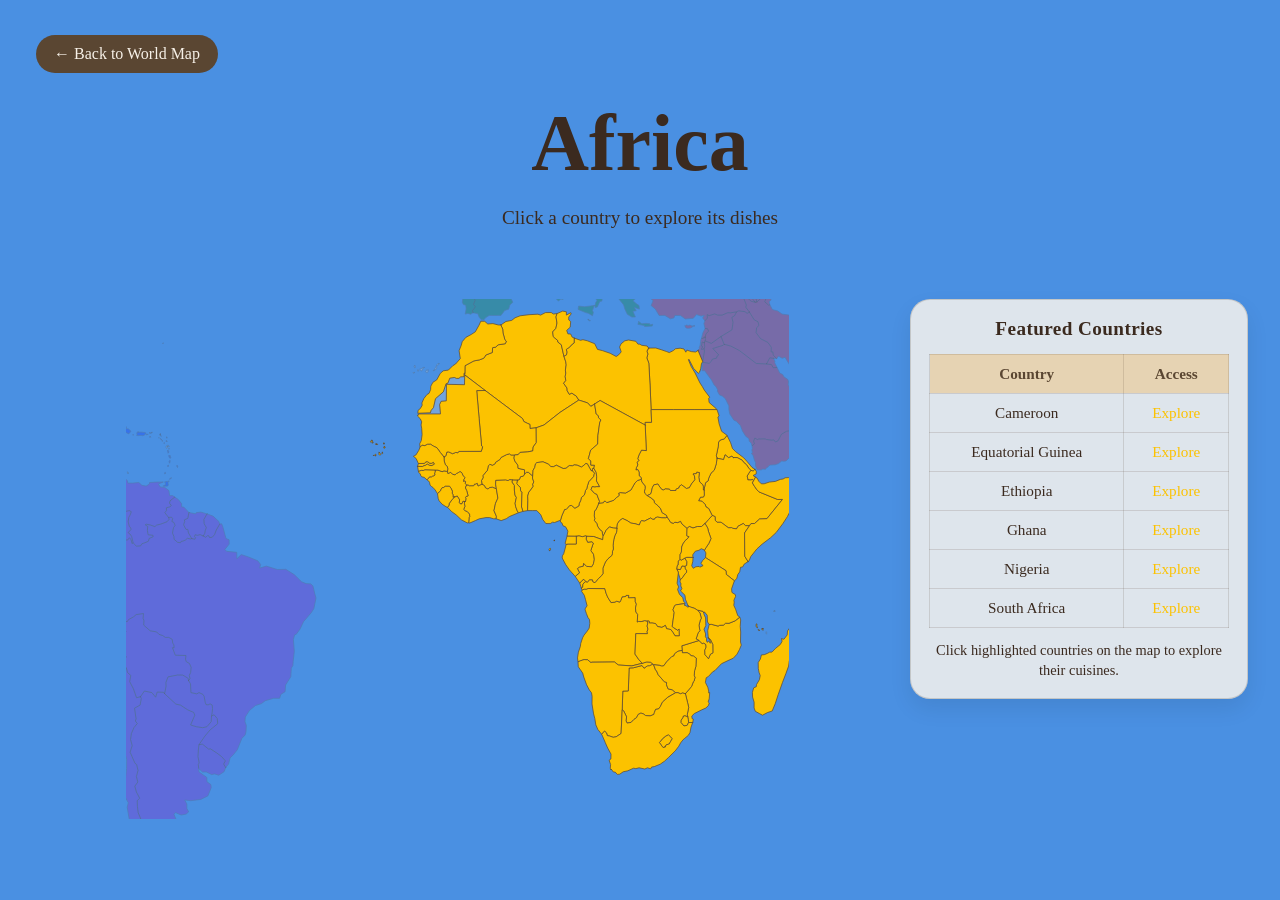
==== africa.html @ 23b47c6c "Adding index html and css file to index branch" ====
<!DOCTYPE html>
<html lang="en">
<head>
  <meta charset="UTF-8">
  <meta name="viewport" content="width=device-width, initial-scale=1.0">
  <title>Africa</title>
  <link rel="stylesheet" href="styles.css">

  <style>
  .legend-table th {
	background-color: #e6d3b3;
	color: #5a4632;
	padding: 10px;
  }
  
  .legend-table .explore-link {
	color: #fcc200;
	text-decoration: none;
  }

  .legend-table .explore-link:visited {
	color: #fcc200;
  }

  .legend-table .explore-link:hover {
	color: #ca9b11;
	text-decoration: underline;
  }
  </style>

</head>
<body>

  <div class="hero africa-hero">
    <a href="index.html" class="back-button">← Back to World Map</a>
    <h1 style="font-family: Cinzel, serif; font-size: 80px">Africa</h1>
    <p>Click a country to explore its dishes</p>
  </div>

<div class="continent-content">  
 <div class="map-panel">
  <div class="africa-map-frame">
    <div class="africa-map-inner">

<?xml version="1.0"?>
<!--
*************Map created by Simplemaps.com********************		
*************Attribution is highly appreciated!***************
*************http://simplemaps.com****************************

The MIT License (MIT)

Copyright (c) 2020 Pareto Softare, LLC DBA Simplemaps.com

Permission is hereby granted, free of charge, to any person obtaining a copy
of this software and associated documentation files (the "Software"), to deal
in the Software without restriction, including without limitation the rights
to use, copy, modify, merge, publish, distribute, sublicense, and/or sell
copies of the Software, and to permit persons to whom the Software is
furnished to do so, subject to the following conditions:

The above copyright notice and this permission notice shall be included in
all copies or substantial portions of the Software.

THE SOFTWARE IS PROVIDED "AS IS", WITHOUT WARRANTY OF ANY KIND, EXPRESS OR
IMPLIED, INCLUDING BUT NOT LIMITED TO THE WARRANTIES OF MERCHANTABILITY,
FITNESS FOR A PARTICULAR PURPOSE AND NONINFRINGEMENT. IN NO EVENT SHALL THE
AUTHORS OR COPYRIGHT HOLDERS BE LIABLE FOR ANY CLAIM, DAMAGES OR OTHER
LIABILITY, WHETHER IN AN ACTION OF CONTRACT, TORT OR OTHERWISE, ARISING FROM,
OUT OF OR IN CONNECTION WITH THE SOFTWARE OR THE USE OR OTHER DEALINGS IN
THE SOFTWARE.

-->
<svg baseprofile="tiny" fill="#ececec" height="857" stroke="black" stroke-linecap="round" stroke-linejoin="round" stroke-width=".2" version="1.2" viewbox="0 0 2000 857" width="2000" xmlns="http://www.w3.org/2000/svg">
 <path d="M1383 261.6l1.5 1.8-2.9 0.8-2.4 1.1-5.9 0.8-5.3 1.3-2.4 2.8 1.9 2.7 1.4 3.2-2 2.7 0.8 2.5-0.9 2.3-5.2-0.2 3.1 4.2-3.1 1.7-1.4 3.8 1.1 3.9-1.8 1.8-2.1-0.6-4 0.9-0.2 1.7-4.1 0-2.3 3.7 0.8 5.4-6.6 2.7-3.9-0.6-0.9 1.4-3.4-0.8-5.3 1-9.6-3.3 3.9-5.8-1.1-4.1-4.3-1.1-1.2-4.1-2.7-5.1 1.6-3.5-2.5-1 0.5-4.7 0.6-8 5.9 2.5 3.9-0.9 0.4-2.9 4-0.9 2.6-2-0.2-5.1 4.2-1.3 0.3-2.2 2.9 1.7 1.6 0.2 3 0 4.3 1.4 1.8 0.7 3.4-2 2.1 1.2 0.9-2.9 3.2 0.1 0.6-0.9-0.2-2.6 1.7-2.2 3.3 1.4-0.1 2 1.7 0.3 0.9 5.4 2.7 2.1 1.5-1.4 2.2-0.6 2.5-2.9 3.8 0.5 5.4 0z" id="AF" name="Afghanistan">
 </path>
 <path class="Angola" d="M 1121.2 572 1121.8 574 1121.1 577.1 1122 580.1 1121.1 582.5 1121.5 584.7 1109.8 584.6 1109 605.1 1112.6 610.3 1116.2 614.3 1105.8 616.9 1092.3 616 1088.5 613 1065.8 613.2 1065 613.7 1061.7 610.8 1058.1 610.6 1054.7 611.7 1052 612.9 1051.5 608.9 1052.4 603.2 1054.4 597.3 1054.7 594.6 1056.6 588.8 1058 586.2 1061.3 582 1063.2 579.1 1063.8 574.4 1063.5 570.7 1061.9 568.4 1060.4 564.5 1059.1 560.7 1059.4 559.3 1061.1 556.8 1059.5 550.6 1058.3 546.3 1055.5 542.2 1056.1 541 1058.4 540.1 1060.1 540.2 1062.1 539.5 1078.8 539.6 1080.1 544.3 1081.7 548.2 1083 550.3 1085.1 553.6 1088.9 553.1 1090.7 552.2 1093.8 553.1 1094.7 551.5 1096.2 547.8 1099.7 547.5 1100 546.4 1102.9 546.4 1102.4 548.7 1109.2 548.6 1109.3 552.7 1110.4 555.1 1109.5 559 1109.9 563 1111.7 565.4 1111.3 573 1112.7 572.4 1115.1 572.6 1118.6 571.6 1121.2 572 Z">
 </path>
 <path class="Angola" d="M 1055.3 539 1053.8 534.2 1056.1 531.4 1057.8 530.3 1059.9 532.5 1057.9 533.9 1056.9 535.5 1056.7 538.3 1055.3 539 Z">
 </path>
 <path d="M1088 228l0.4 1.2 1.4-0.6 1.2 1.7 1.3 0.7 0.6 2.3-0.5 2.2 1 2.7 2.3 1.5 0.1 1.7-1.7 0.9-0.1 2.1-2.2 3.1-0.9-0.4-0.2-1.4-3.1-2.2-0.7-3 0.1-4.4 0.5-1.9-0.9-1-0.5-2.1 1.9-3.1z" id="AL" name="Albania">
 </path>
 <path d="M1296.2 336.7l1.3 5.1-2.8 0 0 4.2 1.1 0.9-2.4 1.3 0.2 2.6-1.3 2.6 0 2.6-1 1.4-16.9-3.2-2.7-6.6-0.3-1.4 0.9-0.4 0.4 1.8 4.2-1 4.6 0.2 3.4 0.2 3.3-4.4 3.7-4.1 3-4 1.3 2.2z" id="AE" name="United Arab Emirates">
 </path>
 <path class="Argentina" d="M 669.1 851.7 666.1 851.5 661.1 851.5 655.1 837.9 658.2 840.7 662.5 845.3 670.3 849 677.6 850.5 676.8 853.5 672.4 853.8 669.1 851.7 Z">
 </path>
 <path class="Argentina" d="M 638.6 644.7 649.9 655.1 654.5 656.1 661.8 660.9 667.7 663.4 668.8 666.2 664.6 676 670.4 677.7 676.7 678.7 680.9 677.7 685.2 672.7 685.5 667.1 688.1 665.8 691.3 669.6 691.7 674.7 687.5 678.2 684.2 680.8 678.9 687.1 672.9 695.8 672.4 701 672 707.6 673.2 714 672.3 715.4 672.7 719.5 673 722.9 680.8 728.4 681 732.8 684.9 735.6 685.2 738.7 681.9 746.9 674.9 750.4 664.7 751.7 658.7 751 660.8 754.9 660.9 759.6 662.7 762.8 660.2 765.1 655.1 766 649.5 763.6 648 765.3 650.5 771.6 654.5 773.5 656.8 771.5 659.3 774.8 655.1 776.8 652.2 780.8 653.4 787.1 653.3 790.5 648.5 790.5 645.5 793.7 645.6 798.5 652.1 803.1 657.3 804.3 657.5 810 652.9 813.5 652.3 820.8 648.8 823.2 647.9 826.1 652.1 832.6 656.7 836.1 654.6 835.8 649.7 834.8 637.6 834 634.1 830.4 632.2 825.8 629.1 826.2 626.5 823.9 623.4 817.4 626.1 814.6 626.2 810.7 624.4 807.5 625.1 802.1 624 793.8 622.2 790.1 624 788.9 622.6 786.5 619.8 785.3 620.6 782.6 617.5 780.2 613.8 772.9 615.5 771.6 612.2 763.8 611.4 757.3 611.2 751.6 613.7 749.3 610.4 743 608.8 737.2 611.8 733 610.4 727.6 612 721.4 610.6 715.5 609 714.3 604.1 703.2 606.2 696.6 604.5 690.4 605.4 684.5 608 678.5 611.3 674.5 609.3 672 610.1 669.9 608.5 659.2 614.1 656.1 615.3 649.4 614.4 647.8 618.4 642 625.9 643.6 629.6 648.2 631.2 643 637.6 643.3 638.6 644.7 Z">
 </path>
 <path d="M1230.8 253l-1.8 0.2-2.8-3.7-0.2-1-2.3 0-1.9-1.7-1 0.1-2.4-1.8-4.2-1.6-0.1-3.1-1.3-2.2 7-1 1.4 1.6 2.2 1.1-0.7 1.6 3.2 2.2-1.1 2.1 2.6 1.7 2.5 1 0.9 4.5z" id="AM" name="Armenia">
 </path>
 <path class="Australia" d="M 1743 763.6 1746.7 765.8 1750 764.9 1754.9 763.7 1757.7 764.1 1753.2 771.7 1749.9 773.8 1745.9 779 1745.3 777.2 1738.7 781.6 1737.9 781.3 1734.9 781.1 1735.4 775.7 1737.4 771.5 1738 765.9 1740 763 1743 763.6 Z">
 </path>
 <path class="Australia" d="M 1793.5 590.2 1794.7 595.2 1798.7 592.8 1800.1 595.5 1802.4 598 1801.3 600.9 1801.5 606.4 1801.7 609.6 1803 610.4 1803.4 615.9 1802.2 619.2 1803 623.5 1808.4 626.9 1811.6 629.9 1814.8 632.7 1813.7 634.3 1816 638.3 1816.5 645.3 1819.1 643.9 1820.6 646.6 1822.2 645.7 1821.5 652.5 1824.4 656.4 1826.3 658.8 1829.1 664 1829.1 669.2 1828.1 672.9 1826.3 676.8 1827 682.3 1824.5 688 1822.4 691 1818.6 696.7 1817.1 700.4 1814 705 1809 710.8 1803.5 714 1799.1 718.9 1795.8 722.1 1791.4 727.6 1787.7 730.8 1783.8 735.6 1780.7 740 1779.9 742.1 1775.6 744.3 1769.5 744.5 1763.2 747.2 1759.4 749.6 1754.6 752.4 1751.9 749.5 1749.3 748.4 1751.9 745.1 1748.4 746.3 1741.2 750.9 1737.6 749.2 1735.2 748.2 1732.4 747.7 1728.3 745.9 1727 741.9 1728.5 737.1 1728.9 733.8 1727.5 731.2 1722.8 730.5 1726 727.3 1726.9 722.6 1722.2 727 1716.9 728.2 1721.4 724.7 1723.9 721 1727.4 717.8 1729 713.1 1722.2 718.5 1717.9 720.7 1713.6 725.8 1710.6 723.2 1712.3 719.8 1710.9 715.1 1709.1 712.7 1710.7 711.2 1705.4 707.3 1701.6 707.2 1697.6 704 1687.7 704.6 1679.8 706.9 1672.9 709.1 1667.9 708.7 1660.9 712 1655.6 713.4 1653.3 716.8 1650.3 719.4 1645.6 719.6 1642 720.1 1637.8 719 1633.6 719.7 1629.8 720 1625.3 723.4 1623.8 723.1 1620.4 724.9 1617 726.9 1613.2 726.7 1609.7 726.7 1605.6 722.6 1603.2 721.4 1604.7 717.7 1607.6 716.8 1609.1 715.4 1609.7 713.1 1612 708.6 1612.7 704.8 1612 698.3 1612.2 694.6 1613.6 691 1612.7 686.8 1613 684.9 1611.3 682.3 1612 677.3 1610.1 672.2 1610 669.5 1611.8 672.3 1611.3 666.3 1613.6 668.2 1614.7 670.7 1615.3 667.4 1613.7 662.3 1613.6 660.3 1612.8 658.4 1614.1 654.7 1615.6 653.1 1616.9 649.9 1617 646.1 1620.1 641.5 1619.7 646.4 1622.8 642 1627.7 639.8 1630.9 637.1 1635.6 634.7 1638.2 634.2 1639.6 635 1644.4 632.6 1647.9 631.9 1649 630.5 1650.5 629.9 1653.6 630.1 1659.8 628.2 1663.3 625.3 1665.3 621.9 1669.2 618.7 1669.9 616.1 1670.6 612.6 1675.5 607.1 1676.9 612.7 1679.5 611.4 1678 608.4 1680.3 605.3 1682.5 606.7 1684 601.8 1687.5 598.6 1689.3 596.1 1692.2 595 1692.6 593.2 1694.9 593.9 1695.3 592.3 1697.9 591.4 1700.7 590.5 1704.4 593.5 1707 597.3 1710.5 597.3 1714 597.9 1713.3 594.4 1716.8 589.3 1719.5 587.6 1718.9 586 1721.8 582.3 1725.5 580 1728.2 580.8 1733.1 579.6 1733.4 576.3 1729.5 574.2 1732.6 573.3 1736.2 574.9 1738.9 577.5 1743.4 579.1 1745.1 578.5 1748.4 580.5 1751.9 578.6 1753.9 579.2 1755.4 577.9 1757.6 581.1 1755.6 584.6 1753.1 587.2 1751.2 587.4 1751.5 589.9 1749.3 593.1 1746.8 596.3 1747 598.1 1750.8 601.7 1754.8 603.7 1757.3 605.9 1760.6 609.7 1762.2 609.7 1764.8 611.4 1765.3 613.4 1770.2 615.5 1774.3 613.3 1776.1 609.9 1777.8 607 1779.1 603.5 1781.7 598.4 1781.5 595.3 1782.2 593.4 1782.1 589.8 1783.5 584.9 1784.8 583.6 1784.2 581.5 1786 578.1 1787.5 574.6 1787.9 572.7 1790.2 570.3 1791.5 573.5 1791.4 577.5 1792.7 578.3 1792.6 581 1794.2 584.2 1794.1 587.9 1793.5 590.2 Z">
 </path>
 <path d="M1070.6 190.8l-0.3 0.8 0.7 2.1-0.2 2.6-2.8 0 1.1 1.4-1.3 4-0.9 1.1-4.4 0.1-2.4 1.5-4.2-0.5-7.3-1.7-1.3-2.1-4.9 1.1-0.5 1.2-3.1-0.9-2.6-0.2-2.3-1.2 0.7-1.5-0.2-1.1 1.4-0.3 2.7 1.7 0.6-1.7 4.4 0.3 3.5-1.1 2.4 0.2 1.7 1.3 0.4-1.1-1-4.1 1.7-0.8 1.6-2.9 3.8 2.1 2.6-2.6 1.7-0.5 4 1.9 2.3-0.3 2.4 1.2z" id="AT" name="Austria">
 </path>
 <path class="Azerbaijan" d="M 1229 253.2 1225.2 252.3 1222 249.4 1220.8 246.9 1221.8 246.8 1223.7 248.5 1226 248.5 1226.2 249.5 1229 253.2 Z">
 </path>
 <path class="Azerbaijan" d="M 1235.3 236.2 1237.8 233.6 1241.3 236.9 1244.9 241.5 1247.4 241.8 1249.3 243.5 1245.1 244 1245.2 249 1244.8 251.2 1243.1 252.7 1243.9 255.8 1242.6 256.2 1238.7 252.8 1239.9 249.7 1238 247.8 1236.1 248.3 1230.8 253 1229.9 248.5 1227.4 247.5 1224.8 245.8 1225.9 243.7 1222.7 241.5 1223.4 239.9 1221.2 238.8 1219.8 237.2 1220.9 236.1 1225.1 238 1228 238.3 1228.6 237.6 1225.3 234.1 1226.5 233.3 1228 233.5 1232.3 237.3 1234.7 237.8 1235.3 236.2 Z">
 </path>
 <path d="M1154.9 530.4l-0.6 0.1 0-0.3-2-6.1-0.01-0.06-0.09-1.04-1.4-2.9 3.5 0.5 1.7-3.7 3.1 0.4 0.3 2.5 1.2 1.5 0 2.1-1.4 1.3-2.3 3.4-2 2.3z" id="BI" name="Burundi">
 </path>
 <path d="M1016.5 177.1l-0.4 4.2-1.3 0.2-0.4 3.5-4.4-2.9-2.5 0.5-3.5-2.9-2.4-2.5-2.2-0.1-0.8-2.2 3.9-1.2 3.6 0.5 4.5-1.3 3.1 2.7 2.8 1.5z" id="BE" name="Belgium">
 </path>
 <path d="M1006.7 427l-0.2 2.1 1.3 3.8-1.1 2.6 0.6 1.7-2.8 4-1.7 2-1.1 4 0.2 4.1-0.3 10.3-4.7 0.8-1.4-4.4 0.3-14.8-1.2-1.3-0.2-3.2-2-2.2-1.7-1.9 0.7-3.4 2-0.7 1.1-2.8 2.8-0.6 1.2-1.9 1.9-1.9 2 0 4.3 3.7z" id="BJ" name="Benin">
 </path>
 <path d="M988.5 406l-0.5 3.1 0.8 2.9 3.1 4.2 0.2 3.1 6.5 1.5-0.1 4.4-1.2 1.9-2.8 0.6-1.1 2.8-2 0.7-4.9-0.1-2.6-0.5-1.8 1-2.5-0.5-9.8 0.3-0.2 3.7 0.8 4.8-3.9-1.6-2.6 0.2-2 1.6-2.5-1.3-1-2.2-2.5-1.4-0.4-3.7 1.6-2.7-0.2-2.2 4.5-5.3 0.9-4.4 1.5-1.6 2.7 0.9 2.4-1.3 0.8-1.7 4.3-2.8 1.1-2 5.3-2.7 3.1-0.9 1.4 1.2 3.6 0z" id="BF" name="Burkina Faso">
 </path>
 <path d="M1500.6 360.3l0.6 4.6-2.1-1 1.1 5.2-2.1-3.3-0.8-3.3-1.5-3.1-2.8-3.7-5.2-0.3 0.9 2.7-1.2 3.5-2.6-1.3-0.6 1.2-1.7-0.7-2.2-0.6-1.6-5.3-2.6-4.8 0.3-3.9-3.7-1.7 0.9-2.3 3-2.4-4.6-3.4 1.2-4.4 4.9 2.8 2.7 0.3 1.2 4.5 5.4 0.9 5.1-0.1 3.4 1.1-1.6 5.4-2.4 0.4-1.2 3.6 3.6 3.4 0.3-4.2 1.5 0 4.4 10.2z" id="BD" name="Bangladesh">
 </path>
 <path d="M1132.6 221.6l-2.3 2.6-1.3 4.5 2.1 3.6-4.6-0.8-5 2 0.3 3.2-4.6 0.6-3.9-2.3-4 1.8-3.8-0.2-0.8-4.2-2.8-2.1 0.7-0.8-0.6-0.8 0.6-2 1.8-2-2.8-2.7-0.7-2.4 1.1-1.4 1.8 2.6 1.9-0.4 4 0.9 7.6 0.4 2.3-1.6 5.9-1.5 4 2.3 3.1 0.7z" id="BG" name="Bulgaria">
 </path>
 <path d="M1083 214.3l1.9-0.1-1.1 2.8 2.7 2.5-0.5 2.9-1.1 0.3-0.9 0.6-1.6 1.5-0.4 3.5-4.8-2.4-2.1-2.7-2.1-1.4-2.5-2.4-1.3-1.9-2.7-3 0.8-2.6 2 1.5 1-1.4 2.3-0.1 4.5 1.1 3.5-0.1 2.4 1.4z" id="BA" name="Bosnia and Herzegovina">
 </path>
 <path d="M1141.6 162.7l-3.9-0.2-0.8 0.6 1.5 2 2 4-4.1 0.3-1.3 1.4 0.3 3.1-2.1-0.6-4.3 0.3-1.5-1.5-1.7 1.1-1.9-0.9-3.9-0.1-5.7-1.5-4.9-0.5-3.8 0.2-2.4 1.6-2.3 0.3-0.5-2.8-1.9-2.8 2.8-1.3-0.4-2.4-1.7-2.3-0.6-2.7 4.7 0 4.8-2.3 0.5-3.4 3.6-2-1-2.7 2.7-1 4.6-2.3 5.3 1.5 0.9 1.5 2.4-0.7 4.8 1.4 1.1 2.9-0.7 1.6 3.8 4 2.1 1.1 0 1.1 3.4 1.1 1.7 1.6-1.6 1.3z" id="BY" name="Belarus">
 </path>
 <path d="M487.8 399.8l-1.7 0 1.3-7.2 0.7-5.1 0.1-1 0.7-0.3 0.9 0.8 2.5-3.9 1.1-0.1-0.1 1 1 0-0.3 1.8-1.3 2.7 0.4 1-0.9 2.3 0.3 0.6-1 3.3-1.3 1.7-1.1 0.2-1.3 2.2z" id="BZ" name="Belize">
 </path>
 <path d="M662.5 631.4l-0.3-2-5.4-3.3-5.2-0.1-9.6 1.9-2.1 5.6 0.2 3.5-1.5 7.7-1-1.4-6.4-0.3-1.6 5.2-3.7-4.6-7.5-1.6-4 5.8-3.9 0.9-3.1-8.9-3.7-7.2 1.1-6.2-3.2-2.7-1.2-4.6-3.2-4.4 2.9-6.9-2.9-5.4 1.1-2.2-1.2-2.4 1.9-3.2-0.3-5.4 0-4.6 1.1-2.1-5.5-10.4 4.2 0.6 2.9-0.2 1.1-1.9 4.8-2.6 2.9-2.4 7.3-1.1-0.4 4.8 0.9 2.5-0.3 4.3 6.5 5.7 6.4 1.1 2.3 2.4 3.9 1.3 2.5 1.8 3.5 0 3.4 1.9 0.5 3.7 1.2 1.9 0.3 2.7-1.7 0.1 2.8 7.5 10.7 0.3-0.5 3.7 0.8 2.5 3.2 1.8 1.7 4-0.6 5.1-1.3 2.8 0.8 3.6-1.6 1.4z" id="BO" name="Bolivia">
 </path>
 <path d="M665.8 489.6l3.1 0.6 0.6-1.4-1-1.2 0.6-1.9 2.3 0.6 2.7-0.7 3.2 1.4 2.5 1.3 1.7-1.7 1.3 0.2 0.8 1.8 2.7-0.4 2.2-2.5 1.8-4.7 3.4-5.9 2-0.3 1.3 3.6 3 11.2 3.1 1.1 0.1 4.4-4.3 5.3 1.7 1.9 10.1 1 0.2 6.5 4.3-4.2 7.1 2.3 9.5 3.9 2.8 3.7-0.9 3.6 6.6-2 11 3.4 8.5-0.2 8.4 5.3 7.4 7.2 4.4 1.8 4.8 0.3 2.1 2 2 8.2 1.1 3.9-2.1 10.6-2.7 4.2-7.7 8.9-3.4 7.3-4 5.5-1.4 0.2-1.3 4.7 0.9 12-1.1 9.9-0.3 4.2-1.6 2.6-0.5 8.6-5.2 8.3-0.5 6.7-4.3 2.7-1.1 3.9-6 0-8.5 2.4-3.7 2.9-6 1.9-6.1 5.1-4.1 6.4-0.3 4.8 1.3 3.5-0.3 6.5-0.8 3.1-3.4 3.6-4.5 11.3-4 5-3.2 3.1-1.5 6.1-2.9 3.6-2.1-3.6 1.8-3.1-3.8-4.3-4.8-3.6-6.3-4.1-1.9 0.2-6.3-5-3.4 0.7 6-8.7 5.3-6.3 3.3-2.6 4.2-3.5-0.4-5.1-3.2-3.8-2.6 1.3 0.7-3.7 0.3-3.8-0.3-3.6-2.1-1.1-2 1-2.1-0.3-0.8-2.4-1.1-5.9-1.2-1.9-3.9-1.8-2.2 1.3-5.9-1.3-0.4-8.7-2-3.5 1.6-1.4-0.8-3.6 1.3-2.8 0.6-5.1-1.7-4-3.2-1.8-0.8-2.5 0.5-3.7-10.7-0.3-2.8-7.5 1.7-0.1-0.3-2.7-1.2-1.9-0.5-3.7-3.4-1.9-3.5 0-2.5-1.8-3.9-1.3-2.3-2.4-6.4-1.1-6.5-5.7 0.3-4.3-0.9-2.5 0.4-4.8-7.3 1.1-2.9 2.4-4.8 2.6-1.1 1.9-2.9 0.2-4.2-0.6-3.2 1.1-2.6-0.7-0.1-9.7-4.4 3.7-5-0.1-2.3-3.5-3.8-0.3 1-2.8-3.3-3.9-2.6-5.8 1.5-1.1-0.2-2.8 3.4-1.8-0.7-3.5 1.4-2.2 0.3-3 6.3-4.4 4.6-1.2 0.8-1 5.1 0.3 2.2-17.6 0.1-2.8-0.9-3.6-2.6-2.4 0.1-4.7 3.2-1 1.1 0.7 0.2-2.5-3.3-0.7 0-4 11 0.2 1.9-2.3 1.6 2.1 1 3.8 1.1-0.8 3.1 3.4 4.4-0.4 1.1-2 4.2-1.5 2.4-1.1 0.7-2.7 4.1-1.8-0.3-1.4-4.8-0.5-0.7-4.1 0.3-4.3-2.5-1.6 1.1-0.6 4.1 0.8 4.5 1.6 1.7-1.5 4.1-1 6.4-2.4 2.1-2.5-0.7-1.8 3-0.2 1.2 1.4-0.8 2.9 2 0.9 1.2 3-1.6 2.3-1 5.4 1.4 3.3 0.3 3 3.5 3 2.8 0.3 0.6-1.3 1.8-0.3 2.6-1.1 1.8-1.7 3.2 0.6 1.3-0.3z" id="BR" name="Brazil">
 </path>
 <path d="M1633.1 472.8l2.2-2.4 4.6-3.6-0.1 3.2-0.1 4.1-2.7-0.2-1.1 2.2-2.8-3.3z" id="BN" name="Brunei Darussalam">
 </path>
 <path d="M1488.8 323.5l2.6 2.1 0.5 3.9-4.5 0.2-4.7-0.4-3.2 1-5.5-2.5-0.4-1.2 2.6-4.8 2.6-1.6 4.3 1.4 2.9 0.2 2.8 1.7z" id="BT" name="Bhutan">
 </path>
 <path d="M1127.6 615.7l1.9 5.1 1.1 1.2 1.6 3.7 6.1 7 2.3 0.7-0.1 2.3 1.5 4.1 4.3 1 3.4 2.9-8.1 4.7-5.2 4.8-2 4.3-1.8 2.4-3 0.5-1.2 3.1-0.6 2-3.6 1.4-4.5-0.3-2.5-1.8-2.3-0.7-2.8 1.4-1.5 3.1-2.7 1.9-2.8 2.9-4 0.7-1.1-2.3 0.6-3.9-3-6.1-1.4-1 0.6-18.7 5.5-0.2 0.8-22.9 4.2-0.2 8.7-2.3 2 2.7 3.7-2.5 1.7 0 3.2-1.5 1 0.5z" id="BW" name="Botswana">
 </path>
 <path d="M1121.3 446.5l3.9 2.5 3.1 2.6 0.1 2.1 3.9 3.3 2.4 2.8 1.4 3.8 4.3 2.6 0.9 2-1.8 0.7-3.7-0.1-4.2-0.7-2.1 0.5-0.9 1.6-1.8 0.2-2.2-1.4-6.3 3.2-2.6-0.6-0.8 0.5-1.6 3.9-4.3-1.3-4.1-0.6-3.6-2.4-4.7-2.2-3 2.1-2.2 3.2-0.5 4.5-3.6-0.3-3.9-1.1-3.3 3.4-3 6-0.6-1.9-0.3-2.9-2.6-2.1-2.1-3.3-0.5-2.3-2.7-3.4 0.5-1.9-0.6-2.7 0.4-5 1.4-1.1 2.8-6.5 4.6-0.5 1-1.7 1 0.2 1.4 1.4 7.1-2.4 2.4-2.5 2.9-2.3-0.6-2.2 1.6-0.6 5.5 0.4 5.2-3 4-7 2.8-2.6 3.6-1.1 0.7 2.7 3.3 4 0 2.7-0.8 2.6 0.4 2 1.9 1.9 0.5 0.3z" id="CF" name="Central African Republic">
 </path>
 <path class="Canada" d="M 665.9 203.6 669.3 204.5 674 204.3 670.7 206.9 668.7 207.3 663.2 204.6 662.6 202.5 665.1 200.6 665.9 203.6 Z">
 </path>
 <path class="Canada" d="M 680.3 187.6 677.9 187.7 672.1 185.8 668.6 182.8 670.5 182.3 676.4 183.9 680.6 186.5 680.3 187.6 Z">
 </path>
 <path class="Canada" d="M 372.4 191.3 369.3 192.2 363 189.4 363 187.2 360.1 185 360.4 183.2 356.1 182.1 356.7 178.7 358.2 177.3 362.3 178.6 364.7 179.6 368.8 180.2 369 182.4 369.4 185.3 372.6 187.9 372.4 191.3 Z">
 </path>
 <path class="Canada" d="M 711.5 177.8 706.5 183.2 710.4 181.1 713.3 182.5 710.9 184.6 714.7 186.3 717.5 184.8 721.8 186.7 719 191.3 722.8 190.2 722.5 193.5 723 197.4 719.4 203 717 203.2 714.1 202 716.6 196.9 715.4 196.1 708.1 201.5 705.1 201.3 709.5 198.3 705.1 196.8 699.6 197.2 690 197 689.8 195.2 693.6 192.9 691.9 191.3 697.3 187.5 705.5 177.6 709.7 174.1 714.7 172 716.8 172.2 715.3 173.9 711.5 177.8 Z">
 </path>
 <path class="Canada" d="M 351.5 156.4 353 157.2 358 156.7 350.8 163.6 351.1 168.6 349.2 168.6 348.5 165.8 349 162.9 348.2 161 349.5 158.3 351.5 156.4 Z">
 </path>
 <path class="Canada" d="M 634.9 108.9 631.3 111.9 629.6 111.4 629.5 109.7 629.9 109.3 632.7 107.6 634.4 107.7 634.9 108.9 Z">
 </path>
 <path class="Canada" d="M 625.2 105.7 618 108.9 615 108.7 615 107.2 620 104.5 626 104.6 625.2 105.7 Z">
 </path>
 <path class="Canada" d="M 622.1 88.9 621.2 91.4 623.9 90.5 625.4 92 628.9 94 632.7 95.7 631.3 98.4 634.8 98 636.7 99.9 631.7 101.7 625.8 100.3 625 97.7 618.7 100.8 610.5 103.7 611.2 100.4 604.9 100.9 610.6 98.1 614.2 93.6 619.3 88.5 622.1 88.9 Z">
 </path>
 <path class="Canada" d="M 667 80.6 662.1 80.9 662.8 78.2 666.6 75.1 670.9 74.4 673.2 75.9 671.7 78.2 670.8 79 667 80.6 Z">
 </path>
 <path class="Canada" d="M 592.5 69.9 588.4 71.8 584.2 70.2 580.3 70.7 576.9 68.3 581.9 66.6 586.8 64.3 589.8 65.8 591.4 66.8 591.8 67.8 592.5 69.9 Z">
 </path>
 <path class="Canada" d="M 645.5 212.5 643.3 208.9 646.2 200.4 644.6 198.6 640.9 199.6 639.8 198 634.3 202.7 631.1 207.6 628.3 210.5 625.8 211.5 624.1 211.8 623 213.3 613.7 213.3 605.9 213.4 603.2 214.5 596.4 218.9 596.4 218.8 595.5 218.4 593.5 219.3 591.6 220.6 589.8 219.5 585.1 220.3 581.2 221.2 579.3 222 577 224.1 578.8 224.8 580.5 224.4 580.8 224.4 580.5 226.3 575.7 227 572.9 227.8 571.2 228.8 568.6 228.2 567 228.5 564.1 230.3 559.5 232.3 556.8 231.9 558.8 229.7 562.5 226.2 566.6 224.1 567.7 222.3 568.6 219.3 572.4 215.8 573.3 211.8 574.4 215.7 578.2 216.6 580.6 214.5 579.2 209.7 578.3 207.7 574.3 206.5 570.5 205.8 566.6 205.8 563.2 205 562.8 203.6 561.4 204.5 560.2 204.3 562.1 202.2 560.3 201.4 562.2 199 561 197.2 562.7 195.4 557.5 194.5 557.4 190.9 556.6 190.1 553.3 189.9 549.2 188.7 547.7 189.5 545.9 191 542.6 192 539.5 194.5 534.1 192.8 529.7 193.6 525.8 191.7 521.2 190.7 517.9 190.3 516.9 189.3 517.8 185.9 516.1 185.9 514.8 188.3 504.6 188.3 487.6 188.3 470.8 188.3 455.9 188.3 441.1 188.3 426.4 188.3 411.3 188.3 406.5 188.3 391.8 188.3 377.7 188.3 377 188.3 371.6 182.2 370 179.5 363 176.9 364.3 171.4 367.9 167.7 363.8 165 366.9 160.1 364.8 155.7 367.3 152.5 372.4 149.6 375.6 145.8 371 142 372.4 135.1 373.5 130.9 371.9 128.2 371.1 125.8 371.7 122.7 365.2 124.6 357.6 127.9 357.3 124.1 356.8 121.5 354 119.9 349.8 119.7 385.4 87 410 66.6 416 67.9 419.3 70.5 423 71 429.3 68.8 436.3 67.1 441.6 67.7 450.5 65.4 458.7 64.1 458.9 66.3 463.4 65 467.3 62.5 469.4 63.1 470.8 67.9 480.3 64.2 476.4 68.3 482.4 67.4 485.6 65.9 490.2 66.2 494.1 68.4 501.6 70.4 506.3 71.3 510.7 71 513.6 73.8 505.1 76.5 511.5 77.6 523.4 77 527.8 76 529.2 79.3 536.3 76.6 534.2 74.2 538.7 72.4 543.9 72.1 547.8 71.6 549.9 72.9 551.4 75.8 556.4 75.4 561.7 77.9 568.9 77 574.9 77.1 577.3 73.7 581.8 72.8 586.7 74.6 582.4 79.8 588.6 75.4 591.8 75.6 598.2 70.1 596.6 66.8 593.7 64.6 599.2 58.7 607.4 54.9 611.9 55.8 613.9 58.1 614.3 64.1 608.5 66.7 615.2 67.8 610.8 73.3 619.7 69.1 621.9 72.6 617.6 76.6 618.9 80.3 626.2 76.4 632.7 71.6 637.4 65.7 642.9 66.1 648.3 66.9 651.9 69.6 650.2 72.3 645.1 75.2 646 78.1 643.6 80.8 632.7 84.7 626.2 85.6 623 83.9 619.7 86.7 612.3 91.4 609.3 93.9 601.6 97.7 595.1 98.1 590 100.5 587.1 104.3 581.4 105 572.7 109.7 563.3 116.2 558.3 120.8 553.4 127.7 559.4 128.7 557.9 134.2 557.1 138.8 564.4 137.6 571.4 140.2 574.7 142.5 576.4 145.3 581.3 147 584.9 149.5 592.5 149.9 597.3 150.5 593.7 155.7 592 161.8 592.1 168.7 596.5 174.6 601.2 172.6 606.8 166.2 609.1 156.6 607.4 153.4 616.4 150.5 623.9 146.3 628.7 142.1 630.4 138.1 630 133 626.8 128.5 635.7 122.3 636.7 117 640.6 108 644.4 106.6 651.1 108.2 655.3 108.8 659.8 107.2 662.9 109.2 666.5 112.6 666.7 114.8 674.4 115.3 671.8 120.2 669.5 127.6 673.3 128.6 674.9 132.1 683.1 128.8 690.6 122.2 694.8 119.5 695.9 124.8 698.5 132.3 700.5 139.5 697.1 143.3 701.9 146.7 704.8 150.1 711.7 151.7 714.1 153.6 714.1 158.8 717.5 159.6 718.6 161.9 716.6 168.8 712.3 171.1 708.1 173.3 699.3 175.5 691.4 180.5 682.8 181.6 672.7 180.2 665.4 180.2 660.1 180.6 654.4 185.1 647 187.9 636.9 196.1 629 201.9 633.7 200.9 644.6 192.6 656.9 187.4 664.5 186.8 667.8 189.9 661.7 194.1 661.1 200.8 661.2 205.6 666.8 208.7 675.4 207.8 682.6 200.7 681.6 205.3 684.1 207.6 676.7 211.7 664.3 215.5 658.5 218 651.3 222.6 647.6 222.1 649.1 216.8 659.5 211.5 651.4 211.7 645.5 212.5 Z">
 </path>
 <path class="Canada" d="M 539 48.7 534.3 51.1 544.8 49.6 547.4 52.2 554.7 49.5 556.5 51.2 554.3 56.3 558.6 54.2 561.4 48.9 565.7 48.1 568.7 48.9 570.9 51 568.2 56.1 565.8 59.8 570 62.4 575 65 572.4 67.3 565.3 67.8 566.1 69.8 562.9 71.8 556.2 71 550.5 69.5 545.4 69.8 535.9 71.7 524.6 72.5 516.7 73 517 70.4 512.9 69 508.6 69.6 508 65.3 511.3 64.7 518.6 63.8 524.1 64.1 530.3 63.1 523.8 61.9 514.7 62.3 509 62.2 509 60.3 520.7 58.1 514.4 58.2 509 56.8 516.8 52.9 522 50.8 536.2 47.7 539 48.7 Z">
 </path>
 <path class="Canada" d="M 578.5 47.2 571.5 50.6 569.2 47 571.3 46.2 576.8 46 578.5 47.2 Z">
 </path>
 <path class="Canada" d="M 687.1 48.8 686.4 50.2 682.3 50.1 678.2 50 673.3 50.7 672.4 50.3 670.3 47.6 672 45.8 674.2 45.4 682.6 46 687.1 48.8 Z">
 </path>
 <path class="Canada" d="M 647.3 48.5 647.6 51.7 654.8 47.6 666.5 45.5 668.8 50.8 665.6 54.2 674.6 52.7 679.9 50.6 686.7 53.2 690.4 55.7 689.3 58 697.5 56.8 699.4 60.2 707.8 62.3 710 64.4 710.9 69.5 701.8 72 709.5 75.6 715.4 76.8 718.7 81.8 725.2 82.2 721.9 86.1 711 92.6 707 90.2 703.2 84.8 697.3 85.5 695 88.8 697.7 92 702.2 94.6 703.2 96.1 703.1 101.8 699.5 105.9 694.8 104.3 686.2 99.8 689.8 104.7 692.6 108.2 692.3 110.2 681.4 107.9 673.8 104.5 670 101.8 672.4 100.1 667.6 97.2 662.9 94.5 662 96.1 648.9 97 646.5 95.1 651.9 90.9 660 90.8 669.3 90.1 669.1 88.1 672.2 85.3 681 79.9 681.4 77.4 680.9 75.6 676.2 72.9 669.1 71.1 672.6 69.7 670.6 66.3 667.2 66 665.3 64.2 662 65.8 654.1 66.5 640.1 65.3 632.7 63.7 626.8 62.9 624.9 61 631.2 58.6 625.5 58.6 628.8 53.3 635.9 48.7 641.9 46.6 653.1 45.2 647.3 48.5 Z">
 </path>
 <path class="Canada" d="M 596.9 45 600.5 46.1 608.1 45.4 607.6 46.9 601.5 49.4 605.3 51.6 600.1 56.3 591.7 58.3 588.3 57.9 587.4 55.9 581.5 51.9 583.2 50.2 590.6 50.8 589.7 47.5 596.9 45 Z">
 </path>
 <path class="Canada" d="M 619.5 50.5 611.7 54.4 607.3 54.2 609.1 49.6 611.7 47.1 615.9 44.9 621.1 43.5 629 43.7 635.2 44.9 625.1 49.5 619.5 50.5 Z">
 </path>
 <path class="Canada" d="M 503.7 57.7 490.2 60.3 490.8 58 484.8 55.2 489.2 53 496.7 49.2 504.3 45.8 504.7 42.7 518.7 41.9 522.9 43 532.4 43.3 534.3 44.7 535.9 46.9 529.4 48.2 515.5 51.8 506.3 55.5 503.7 57.7 Z">
 </path>
 <path class="Canada" d="M 628.9 39.3 624.8 41.2 619.6 40.8 616.4 39.5 620.9 37.3 627.8 35.9 629.2 37.7 628.9 39.3 Z">
 </path>
 <path class="Canada" d="M 620.1 30.6 620.3 32.9 617.5 35.4 611.7 39.2 604.8 39.7 601.6 38.9 605 36 598.4 36.3 602.7 32.5 606.5 32.7 614.2 31 619.1 31.3 620.1 30.6 Z">
 </path>
 <path class="Canada" d="M 580.7 33.2 580 34.9 584.4 34.1 588 34.3 585.7 36.8 580.6 39.1 566.7 39.9 554.4 42.1 548.4 42.2 549.9 40.6 560.6 38.3 542.7 38.9 538.5 38 550.2 33.2 555.6 31.8 563.9 33.5 566.8 36.4 572.9 36.8 573.6 32.1 579.4 30.3 582.5 30.8 580.7 33.2 Z">
 </path>
 <path class="Canada" d="M 636.4 28.8 638.7 30.4 646.1 30.4 647.5 32 644.7 33.8 647.8 34.9 649 36.1 653.9 36.3 659 36.7 666.1 35.7 674.2 35.2 680 35.6 682.3 37.5 681.3 39.5 677.7 40.9 671 42 666.7 41.3 654.9 42.1 646.9 42.2 641.3 41.6 632.7 40 634.3 37.2 636.4 34.8 635 32.6 628 32 625.4 30.5 629.2 28.5 636.4 28.8 Z">
 </path>
 <path class="Canada" d="M 560.7 26.2 554.9 29.9 549.6 31.6 545.8 31.8 535.9 33.9 528.8 34.7 525.2 33.6 536.9 29.9 549.1 26.8 554.6 26.9 560.7 26.2 Z">
 </path>
 <path class="Canada" d="M 641.9 26.8 640.1 26.9 633.5 26.6 634.2 25.3 641.4 25.4 643 26.2 641.9 26.8 Z">
 </path>
 <path class="Canada" d="M 583.1 25.9 574.3 27.3 571 25.8 576.1 24.3 582.1 23.8 586.2 24.5 583.1 25.9 Z">
 </path>
 <path class="Canada" d="M 590.9 21.7 585.2 22.6 579.2 22.6 580.2 21.9 585.9 20.6 587.6 20.8 590.9 21.7 Z">
 </path>
 <path class="Canada" d="M 637.7 24.2 631.1 25.2 629.5 24.1 630.1 22.4 632.3 20.5 636.7 20.7 638.4 21 640.7 22.6 637.7 24.2 Z">
 </path>
 <path class="Canada" d="M 623.9 23 622.8 24.9 617.5 24.4 613.5 22.9 605.7 22.7 611 21.4 608.2 20.3 610.4 18.5 616.5 19.1 624 20.8 623.9 23 Z">
 </path>
 <path class="Canada" d="M 678 16.9 680.7 18.4 674.2 19.7 663.6 23.2 656.8 23.5 650 22.9 648.4 21 650.5 19.4 654.8 18.2 648.2 18.2 646.2 16.7 646.6 14.8 651.5 12.9 655.6 11.6 659.6 11.3 659.3 10.3 667.6 10.1 669.2 12.3 673.9 13.2 678.7 14.1 678 16.9 Z">
 </path>
 <path class="Canada" d="M 757.2 2.9 765.9 3.2 772.6 3.7 777.8 4.7 776.7 5.7 766.9 7.4 757.9 8.2 753.9 9.1 761.4 9.1 750.9 11.6 744.1 12.8 734.8 16.3 726.7 17 723.6 18 712.3 18.4 716.7 19 713.4 19.8 714.1 22.1 709.1 23.7 702.2 25 698.7 26.8 692.1 28.3 691.6 29.4 698.1 29.2 697 30.4 684.3 33.3 675.8 31.9 664.1 32.7 659.1 32.1 652.3 31.8 654.4 29.5 662.4 28.4 664.4 25 667 24.7 674.5 26.7 672.8 23.7 667.9 22.8 672.9 21 680.5 19.9 683.3 18.3 680.3 16.6 681.4 14.4 690.8 14.5 693 15 700.3 13.4 693 12.9 680.4 13.2 676 11.8 675.2 10.1 672.7 8.9 673.8 7.6 679.8 6.8 684 6.7 691.4 6.1 698.2 4.6 702.1 4.8 704.5 5.9 709.5 3.9 714.7 3.3 721.2 2.9 731.6 2.7 732.9 3.1 743.2 2.5 750.2 2.7 757.2 2.9 Z">
 </path>
 <path d="M1034.4 197.5l0.2 1.1-0.7 1.5 2.3 1.2 2.6 0.2-0.3 2.5-2.1 1.1-3.8-0.8-1 2.5-2.4 0.2-0.9-1-2.7 2.2-2.5 0.3-2.2-1.4-1.8-2.7-2.4 1 0-2.9 3.6-3.5-0.2-1.6 2.3 0.6 1.3-1.1 4.2 0 1-1.3 5.5 1.9z" id="CH" name="Switzerland">
 </path>
 <path class="China" d="M 1602.2 381.9 1597.9 385 1593 383 1592 377.5 1594.2 374.6 1600 372.8 1603.3 372.9 1604.9 375.4 1602.9 378.2 1602.2 381.9 Z">
 </path>
 <path class="China" d="M 1625.6 185.5 1634.6 190 1640.6 195.8 1648.2 195.8 1650.8 193.4 1657.7 191.5 1659 197.2 1658.7 199.5 1661.5 206.3 1662.1 212.5 1655.2 211.4 1652.3 213.6 1657 219 1660.9 226.5 1658.4 226.6 1660.3 229.9 1654.8 226.1 1654.8 229.7 1648.4 232.4 1651.2 235.8 1646.6 235.5 1643 233.5 1641.9 238.1 1638 241.5 1635.9 245.6 1629.6 247.4 1627.2 250.4 1622.4 252.2 1623.7 249.2 1621.4 246.7 1623.4 242.4 1618.9 239.1 1615.5 241.3 1611.9 245.8 1610.6 249.9 1605.6 250.2 1604.3 253.2 1609.1 257.5 1613.9 258.6 1615.3 261.4 1620.4 263.3 1624.2 258.7 1630.1 261.2 1633.6 261.4 1635.9 264.7 1629.2 266.5 1628.2 270 1624.4 273.2 1623.5 277.7 1630.6 281.2 1635.2 287.5 1640.7 293.4 1646.2 298.3 1647.8 303.1 1645 304.9 1647.4 308.3 1651.3 310.3 1652.1 315.5 1652.2 320.6 1649.4 321.2 1647.3 328.1 1645 336.6 1641.6 344.2 1635.2 350.1 1628.6 355.6 1622.5 356.3 1619.6 359.1 1617.3 357.1 1614.8 360.2 1607.6 363.5 1601.8 364.4 1601.1 371.2 1598 371.6 1595.8 366.9 1596.7 364.5 1588.9 362.4 1586.5 363.5 1580.6 361.8 1577.5 359.2 1577.8 355.5 1572.5 354.3 1569.4 351.9 1565.3 355.3 1560 356.1 1555.6 356 1552.9 357.6 1550.2 358.5 1552.2 365.9 1549.2 365.7 1548.4 364.2 1547.9 361.5 1544.1 363.4 1541.5 362.2 1537 359.8 1537.8 354.5 1534.1 353.2 1531.7 347.3 1526.1 348.4 1525.4 340.8 1529.6 335.4 1528.7 330.1 1527.4 325.2 1524.7 323.7 1522 319.9 1518.9 320.4 1512.8 319.4 1514 316.7 1510.4 312.7 1507.2 315.4 1502.3 313.9 1496.9 317.9 1493 322.7 1488.8 323.5 1486 321.8 1483.1 321.6 1478.8 320.2 1476.2 321.8 1473.6 326.6 1472.1 321.5 1469 322.9 1462.5 322.2 1456 320.8 1451 317.9 1446.5 316.7 1444 313.6 1440.7 312.7 1434.3 308.5 1429.5 306.5 1427.6 308 1419 303.5 1412.8 299.5 1409.6 292.4 1413.7 293.3 1413.1 290 1410.1 286.7 1409.3 281.5 1401.6 273.9 1392.1 271.4 1389.2 266.4 1384.5 263.4 1383 261.6 1381.2 258 1380.7 255.5 1377 254 1375.5 254.7 1372.4 248.7 1373.5 247.3 1372.3 245.8 1376.4 242.8 1379.6 241.5 1385.4 242.4 1386 238.3 1392.4 237.6 1393.4 235 1400.3 231.6 1400.5 230.2 1398.8 226.5 1401.7 224.9 1392.9 213.9 1402 211.4 1404 210 1403 198.7 1413.8 200.8 1415.4 197.9 1412.9 191.7 1416.7 191.1 1418.6 186.9 1420.3 186.4 1423.6 190.8 1429.3 194.1 1437.5 196.4 1443.3 201.5 1444.7 208.8 1447.7 211.6 1454.2 212.7 1461.4 213.5 1469.4 217.5 1472.8 218.2 1477.8 224 1482.5 227.8 1488.1 227.6 1499.4 229.1 1505.8 228.2 1511.4 229.1 1520.8 233 1527 233 1530.3 234.9 1534.7 231.5 1541.9 229.3 1549.5 229.1 1554.4 226.9 1556.4 223.5 1558.8 221.3 1556.9 219.2 1554 216.8 1554.5 212.7 1557.7 213.3 1563.6 214.6 1566.8 211.2 1573.2 208.8 1574.5 204.6 1577 202.8 1583.8 202 1588.2 202.7 1587.4 200.5 1580.2 196.1 1575 194.1 1572.5 196.4 1567 195.4 1564.7 196.2 1561.9 193.7 1561.6 187.4 1561 182.7 1568.4 185.1 1572.8 181.2 1570.9 178.4 1570.7 171.9 1572 169.9 1569.5 166.5 1565.8 165.1 1567.5 162 1572.6 160.9 1578.8 160.7 1587.4 162.6 1593.4 164.8 1601.1 171 1604.9 173.7 1609.4 177.5 1615.6 183.5 1625.6 185.5 Z">
 </path>
 <path d="M955.9 435.2l2.5 1.4 1 2.2 2.5 1.3 2-1.6 2.6-0.2 3.9 1.6 1.5 9.2-2.4 5.3-1.5 7.3 2.4 5.5-0.2 2.6-2.6 0-3.9-1.2-3.7 0-6.7 1.2-3.9 1.8-5.6 2.4-1.1-0.2 0.4-5.3 0.6-0.8-0.2-2.5-2.4-2.7-1.8-0.4-1.6-1.8 1.2-2.9-0.5-3.1 0.2-1.8 0.9 0 0.4-2.8-0.4-1.3 0.5-0.9 2.1-0.7-1.4-5.2-1.3-2.6 0.5-2.2 1.1-0.5 0.8-0.6 1.5 1 4.4 0 1-1.8 1 0.1 1.6-0.7 0.9 2.7 1.3-0.8 2.4-1z" id="CI" name="Côte d'Ivoire">
 </path>
 <path d="M1072.8 454.2l-2.8 6.5-1.4 1.1-0.4 5 0.6 2.7-0.5 1.9 2.7 3.4 0.5 2.3 2.1 3.3 2.6 2.1 0.3 2.9 0.6 1.9-0.4 3.4-4.5-1.5-4.6-1.7-7.1-0.2-0.7-0.4-3.4 0.8-3.4-0.8-2.7 0.4-9.3-0.1 0.9-5.1-2.3-4.3-2.6-1-1.1-2.9-1.5-0.9 0.1-1.8 1.4-4.6 2.7-6.2 1.6 0 3.4-3.8 2.1-0.1 3.2 2.7 3.9-2.2 0.5-2.7 1.3-2.6 0.8-3.2 3-2.6 1.1-4.5 1.2-1.5 0.8-3.3 1.4-4.1 4.7-5 0.3-2.1 0.6-1.2-2.3-2.5 0.2-2.1 1.5-0.3 2.3 4.1 0.5 4.2-0.2 4.3 3.2 5.8-3.2 0-1.6 0.4-2.6-0.6-1.2 3 3.4 3.8 2.5 1.1 0.8 2.6 1.8 4.4-0.8 1.8z" id="CM" name="Cameroon">
 </path>
 <path d="M1141.3 468.2l3.5 5.3 2.6 0.8 1.5-1.1 2.6 0.4 3.1-1.3 1.4 2.7 5.1 4.3-0.3 7.5 2.3 0.9-1.9 2.2-2.1 1.8-2.2 3.3-1.2 3-0.3 5.1-1.3 2.5-0.1 4.8-1.6 1.8-0.2 3.8-0.8 0.5-0.6 3.6 1.4 2.9 0.1 1-1.2 10.3 1.5 3.6-1 2.7 1.8 4.6 3.4 3.5 0.7 3.5 1.6 1.7-0.3 1.1-0.9-0.3-7.7 1.1-1.5 0.8-1.7 4.1 1.2 2.8-1.1 7.6-0.9 6.4 1.5 1.2 3.9 2.5 1.6-1.2 0.2 6.9-4.3 0-2.2-3.5-2-2.8-4.3-0.9-1.2-3.3-3.5 2-4.4-0.9-1.9-2.9-3.5-0.6-2.7 0.1-0.3-2-1.9-0.1-2.6-0.4-3.5 1-2.4-0.2-1.4 0.6 0.4-7.6-1.8-2.4-0.4-4 0.9-3.9-1.1-2.4-0.1-4.1-6.8 0.1 0.5-2.3-2.9 0-0.3 1.1-3.5 0.3-1.5 3.7-0.9 1.6-3.1-0.9-1.8 0.9-3.8 0.5-2.1-3.3-1.3-2.1-1.6-3.9-1.3-4.7-16.7-0.1-2 0.7-1.7-0.1-2.3 0.9-0.8-2 1.4-0.7 0.2-2.8 1-1.6 2-1.4 1.5 0.7 2-2.5 3.1 0.1 0.3 1.8 2.1 1.1 3.4-4 3.3-3.1 1.4-2.1-0.1-5.3 2.5-6.2 2.6-3.3 3.7-3.1 0.7-2 0.1-2.4 0.9-2.2-0.3-3.7 0.7-5.7 1.1-4 1.7-3.4 0.3-3.9 0.5-4.5 2.2-3.2 3-2.1 4.7 2.2 3.6 2.4 4.1 0.6 4.3 1.3 1.6-3.9 0.8-0.5 2.6 0.6 6.3-3.2 2.2 1.4 1.8-0.2 0.9-1.6 2.1-0.5 4.2 0.7 3.7 0.1 1.8-0.7z" id="CD" name="Democratic Republic of the Congo">
 </path>
 <path d="M1090.9 479.3l-0.3 3.9-1.7 3.4-1.1 4-0.7 5.7 0.3 3.7-0.9 2.2-0.1 2.4-0.7 2-3.7 3.1-2.6 3.3-2.5 6.2 0.1 5.3-1.4 2.1-3.3 3.1-3.4 4-2.1-1.1-0.3-1.8-3.1-0.1-2 2.5-1.5-0.7-2.1-2.2-1.7 1.1-2.3 2.8-4.6-6.8 4.3-3.6-2.1-4.2 2-1.6 3.8-0.8 0.4-2.9 3.1 3.1 5 0.3 1.7-3 0.7-4.3-0.6-5-2.7-3.8 2.5-7.5-1.4-1.2-4.2 0.5-1.6-3.3 0.4-2.8 7.1 0.2 4.6 1.7 4.5 1.5 0.4-3.4 3-6 3.3-3.4 3.9 1.1 3.6 0.3z" id="CG" name="Republic of Congo">
 </path>
 <path d="M584.4 426.2l-3.7 1.1-1.6 3.2-2.3 1.8-1.8 2.4-0.9 4.6-1.8 3.8 2.9 0.4 0.6 2.9 1.2 1.5 0.3 2.5-0.7 2.4 0.1 1.4 1.4 0.5 1.2 2.2 7.3-0.6 3.3 0.8 3.8 5.6 2.3-0.7 4.1 0.3 3.2-0.7 2 1.1-1.2 3.4-1.3 2.2-0.6 4.6 1.1 4.3 1.5 1.9 0.2 1.4-2.9 3.2 2 1.4 1.5 2.3 1.6 6.4-1.1 0.8-1-3.8-1.6-2.1-1.9 2.3-11-0.2 0 4 3.3 0.7-0.2 2.5-1.1-0.7-3.2 1-0.1 4.7 2.6 2.4 0.9 3.6-0.1 2.8-2.2 17.6-2.9-3.4-1.7-0.1 3.5-6.6-4.4-3-3.4 0.6-2.1-1.1-3.1 1.7-4.2-0.9-3.5-6.7-2.6-1.6-1.8-3.1-3.8-3-1.5 0.6-2.4-1.5-2.8-2.1-1.6 1-4.8-0.9-1.4-2.8-1.1 0.1-5.6-3.6-0.7-2 2.1-0.5-0.2-3.2 1.4-2.4 2.8-0.4 2.5-4 2.2-3.4-2-1.5 1.2-3.7-1.1-5.9 1.3-1.7-0.7-5.4-2.2-3.5 0.9-3.1 1.8 0.5 1.1-1.9-1.1-3.8 0.7-0.9 2.9 0.2 4.5-4.5 2.4-0.7 0.1-2.1 1.4-5.5 3.4-2.9 3.5-0.2 0.6-1.3 4.4 0.5 4.6-3.2 2.3-1.4 2.9-3.1 2 0.4 1.3 1.7-1.2 2.1z" id="CO" name="Colombia">
 </path>
 <path d="M514.6 431.6l1.2 3.5 2 2.6 2.5 2.7-2.2 0.6-0.1 2.6 1.1 0.9-0.9 0.8 0.2 1.1-0.6 1.3-0.3 1.3-3-1.4-1.1-1.4 0.7-1.1-0.1-1.4-1.5-1.5-2.2-1.3-1.8-0.8-0.3-1.9-1.4-1.1 0.2 1.8-1.2 1.6-1.2-1.8-1.7-0.7-0.7-1.2 0.1-2 0.9-2-1.5-0.9 1.4-1.3 0.9-0.8 3.6 1.7 1.3-0.8 1.8 0.5 0.8 1.3 1.7 0.5 1.4-1.4z" id="CR" name="Costa Rica">
 </path>
 <path d="M544.8 355.7l1.9 2.3 5.2-0.7 1.8 1.5 4.2 4 3.2 2.9 1.8-0.1 3.2 1.3-0.6 1.8 4 0.3 3.9 2.6-0.8 1.5-3.8 0.8-3.8 0.3-3.7-0.5-8.1 0.6 4.2-3.5-2.1-1.7-3.6-0.4-1.7-1.9-0.8-3.6-3.2 0.2-5-1.7-1.5-1.4-7.1-1-1.8-1.2 2.3-1.6-5.4-0.3-4.4 3.3-2.3 0.1-1 1.6-2.8 0.7-2.3-0.7 3.2-1.9 1.5-2.4 2.7-1.4 3-1.2 4.3-0.6 1.4-0.8 4.7 0.5 4.4 0.1 4.9 2.2z" id="CU" name="Cuba">
 </path>
 <path d="M1059.7 175.2l2.5 2 3.7 0.5-0.2 1.7 2.8 1.3 0.6-1.6 3.4 0.7 0.7 2 3.7 0.3 2.6 3.1-1.5 0-0.7 1.1-1.1 0.3-0.2 1.4-0.9 0.3-0.1 0.6-1.6 0.6-2.2-0.1-0.6 1.4-2.4-1.2-2.3 0.3-4-1.9-1.7 0.5-2.6 2.6-3.8-2.1-3-2.6-2.6-1.5-0.7-2.7-1-1.8 3.4-1.3 1.7-1.6 3.5-1.2 1.1-1.2 1.3 0.7 2.2-0.6z" id="CZ" name="Czech Republic">
 </path>
 <path d="M1053.9 158.9l1.4 3.1-1.2 1.7 1.9 2.1 1.5 3.3-0.2 2.2 2.4 3.9-2.2 0.6-1.3-0.7-1.1 1.2-3.5 1.2-1.7 1.6-3.4 1.3 1 1.8 0.7 2.7 2.6 1.5 3 2.6-1.6 2.9-1.7 0.8 1 4.1-0.4 1.1-1.7-1.3-2.4-0.2-3.5 1.1-4.4-0.3-0.6 1.7-2.7-1.7-1.4 0.3-5.5-1.9-1 1.3-4.2 0 0.4-4.5 2.4-4.2-7.2-1.2-2.4-1.6 0.2-2.7-1-1.4 0.4-4.2-1.1-6.5 2.9 0 1.2-2.3 0.9-5.6-0.9-2.1 0.8-1.3 4-0.3 1 1.3 3.1-3-1.3-2.3-0.4-3.4 3.7 0.8 2.9-0.9 0.3 2.3 4.9 1.4 0.1 2.2 4.7-1.2 2.6-1.6 5.6 2.4 2.4 1.9z" id="DE" name="Germany">
 </path>
 <path d="M1229.5 428.2l-1.9 3.5-1.3-1.2-1.3 0.5-3.2-0.1-0.2-2-0.5-1.8 1.8-3 1.9-2.8 2.4 0.6 1.7-1.6 1.4 2-0.1 2.6-3.1 1.6 2.4 1.7z" id="DJ" name="Djibouti">
 </path>
 <path class="Denmark" d="M 1046.1 147.7 1043.7 152.6 1038.5 149.1 1037.6 146.6 1044.4 144.6 1046.1 147.7 Z">
 </path>
 <path class="Denmark" d="M 1033.3 151.5 1030.4 152.4 1026.7 151.6 1024.6 148.2 1024.2 142.1 1024.8 140.4 1026.1 138.6 1030.1 138.3 1031.7 136.6 1035.3 134.9 1035.3 138 1034.1 140 1034.8 141.6 1037.4 142.5 1036.4 144.8 1035 144.2 1031.9 148.5 1033.3 151.5 Z">
 </path>
 <path d="M585.7 386l0.3-1.8-1.3-1.9 1.5-1.1 0.7-2.5-0.1-3.4 0.8-1.1 4.3 0 3.2 1.6 1.5-0.1 0.7 2.3 3.1-0.2-0.4 1.9 2.5 0.3 2.5 2.3-2.3 2.6-2.6-1.4-2.6 0.3-1.8-0.3-1.1 1.2-2.2 0.4-0.7-1.6-1.9 0.9-2.7 4.4-1.3-1-0.1-1.8z" id="DO" name="Dominican Republic">
 </path>
 <path d="M1031 264.6l-1 3.3 1 6.1-1.1 5.3-3.2 3.6 0.6 4.8 4.5 3.9 0.1 1.5 3.4 2.6 2.6 11.5 1.9 5.7 0.4 3-0.8 5.2 0.4 3-0.6 3.5 0.6 4-2.2 2.7 3.4 4.7 0.2 2.7 2.1 3.6 2.5-1.2 4.5 3 2.5 4-18.8 12.3-16 12.6-7.8 2.8-6.2 0.7-0.1-4.1-2.6-1.1-3.5-1.8-1.3-3-18.7-14-18.6-14-20.5-15.6 0.1-1.2 0.1-0.4 0.1-7.6 8.9-4.8 5.4-1 4.5-1.7 2.1-3.2 6.4-2.5 0.3-4.8 3.1-0.6 2.5-2.3 7.1-1.1 1-2.5-1.4-1.4-1.9-6.8-0.3-3.9-1.9-4.1 5.1-3.5 5.8-1.1 3.3-2.6 5.1-2 9-1.1 8.8-0.5 2.7 0.9 4.9-2.5 5.7-0.1 2.2 1.5 3.6-0.4z" id="DZ" name="Algeria">
 </path>
 <path d="M559 502.8l0.8 4.9-1.7 4.1-6.1 6.8-6.7 2.5-3.4 5.6-0.9 4.3-3.1 2.7-2.5-3.3-2.3-0.7-2.3 0.5-0.3-2.3 1.6-1.5-0.7-2.7 2.9-4.8-1.3-2.8-2.1 3-3.5-2.9 1.1-1.8-1-5.8 2-1 1-4 2.1-4.1-0.3-2.6 3.1-1.4 3.9-2.5 5.6 3.6 1.1-0.1 1.4 2.8 4.8 0.9 1.6-1 2.8 2.1 2.4 1.5z" id="EC" name="Ecuador">
 </path>
 <path d="M1172.1 301.4l3.9 9.4 0.7 1.6-1.3 2.6-0.7 4.8-1.2 3.4-1.2 1.1-2-2.1-2.7-2.8-4.7-9.2-0.5 0.6 2.8 6.7 3.9 6.5 4.9 10 2.3 3.5 2 3.6 5.4 7.1-1 1.1 0.4 4.2 6.8 5.8 1.1 1.3-22.1 0-21.5 0-22.3 0-1-23.7-1.3-22.8-2-5.2 1.1-3.9-1-2.8 1.7-3.1 7.2-0.1 5.4 1.7 5.5 1.9 2.6 1 4-2 2.1-1.8 4.7-0.6 3.9 0.8 1.8 3.2 1.1-2.1 4.4 1.5 4.3 0.4 2.5-1.6z" id="EG" name="Egypt">
 </path>
 <path d="M1228.9 420.3l-1.7 1.6-2.4-0.6-2-2.1-2.5-3.7-2.6-2.1-1.5-2.2-5-2.6-3.9-0.1-1.4-1.3-3.2 1.5-3.6-2.9-1.5 4.8-6.6-1.4-0.7-2.5 2-9.5 0.3-4.2 1.7-2 4-1.1 2.7-3.6 3.6 7.4 1.9 5.9 3.2 3.1 8 6.1 3.3 3.6 3.2 3.8 1.8 2.2 2.9 1.9z" id="ER" name="Eritrea">
 </path>
 <path d="M1113.7 124.6l0.9 1-2.6 3.4 2.4 5.6-1.6 1.9-3.8-0.1-4.4-2.2-2.1-0.7-3.8 1-0.1-3.5-1.5 0.8-3.3-2.1-1-3.4 5.5-1.7 5.6-0.8 5.1 0.9 4.7-0.1z" id="EE" name="Estonia">
 </path>
 <path d="M1207.3 408.5l3.9 0.1 5 2.6 1.5 2.2 2.6 2.1 2.5 3.7 2 2.1-1.9 2.8-1.8 3 0.5 1.8 0.2 2 3.2 0.1 1.3-0.5 1.3 1.2-1.2 2.2 2.2 3.6 2.2 3.1 2.2 2.3 18.7 7.6 4.8-0.1-15.6 19.3-7.3 0.3-5 4.5-3.6 0.1-1.5 2.1-3.9 0-2.3-2.2-5.2 2.7-1.6 2.7-3.8-0.6-1.3-0.7-1.3 0.2-1.8-0.1-7.2-5.4-4 0-1.9-2.1-0.1-3.6-2.9-1.1-3.5-7-2.6-1.5-1-2.6-3-3.1-3.5-0.5 1.9-3.6 3-0.2 0.8-1.9-0.2-5 0-0.8 1.5-6.7 2.6-1.8 0.5-2.6 2.3-5 3.3-3.1 2-6.4 0.7-5.5 6.6 1.4 1.5-4.8 3.6 2.9 3.2-1.5 1.4 1.3z" id="ET" name="Ethiopia">
 </path>
 <path d="M1104.1 70.1l0.4 3.8 7.3 3.7-2.9 4.2 6.5 6.3-1.7 4.8 4.9 4.2-0.9 3.8 7.4 3.9-0.9 2.9-3.4 3.4-8 7.4-8 0.5-7.6 2.1-7.1 1.3-3.2-3.2-4.7-1.9 0.1-5.8-3-5.2 1.6-3.4 3.3-3.5 8.8-6.2 2.6-1.2-0.9-2.4-6.5-2.6-1.8-2.2-1.8-8.5-7.2-3.7-6-2.7 2.2-1.4 5.1 2.8 5.3-0.2 4.7 1.3 3.4-2.4 1.1-4 5.9-1.8 5.8 2.1-0.8 3.8z" id="FI" name="Finland">
 </path>
 <path d="M1060.5 487.3l-0.4 2.8 1.6 3.3 4.2-0.5 1.4 1.2-2.5 7.5 2.7 3.8 0.6 5-0.7 4.3-1.7 3-5-0.3-3.1-3.1-0.4 2.9-3.8 0.8-2 1.6 2.1 4.2-4.3 3.6-5.8-6.5-3.7-5.3-3.5-6.6 0.2-2.2 1.3-2 1.3-4.7 1.2-4.8 1.9-0.3 8.2 0 0-7.7 2.7-0.4 3.4 0.8 3.4-0.8 0.7 0.4z" id="GA" name="Gabon">
 </path>
 <path class="United Kingdom" d="M 956.7 158.2 953.2 157 950.2 157.1 951.4 153.8 950.5 150.6 954.5 150.3 959.4 154.1 956.7 158.2 Z">
 </path>
 <path class="United Kingdom" d="M 972.6 129.5 967.5 136 972.2 135.2 977.3 135.2 976 140.1 971.7 145.5 976.6 145.8 976.9 146.5 981.1 153.6 984.3 154.6 987.2 161.6 988.6 164 994.5 165.1 993.9 169.1 991.5 170.9 993.4 174.1 989 177.3 982.5 177.2 974.1 179 971.9 177.7 968.6 180.6 964.1 179.9 960.5 182.3 958 181.1 965.3 174.6 969.7 173.2 962.1 172.2 960.8 169.7 965.9 167.8 963.4 164.5 964.4 160.5 971.5 161.1 972.3 157.5 969.2 153.8 969.1 153.7 963.4 152.6 962.3 151 964.1 148.3 962.6 146.6 960 149.5 959.9 143.6 957.7 140.6 959.6 134.4 963.4 129.6 967 130 972.6 129.5 Z">
 </path>
 <path d="M1215.7 227.9l5.1 1.3 2.1 2.6 3.6 1.5-1.2 0.8 3.3 3.5-0.6 0.7-2.9-0.3-4.2-1.9-1.1 1.1-7 1-5.6-3.2-5.5 0.3 0.3-2.7-2.1-4.3-3.4-2.4-3-0.7-2.2-1.9 0.4-0.8 4.6 1.1 7.7 1 7.6 3.1 1.2 1.2 2.9-1z" id="GE" name="Georgia">
 </path>
 <path d="M986.5 431.1l-0.4 2 2.3 3.3 0 4.7 0.6 5 1.4 2.4-1.3 5.7 0.5 3.2 1.5 4.1 1.3 2.3-8.9 3.7-3.2 2.2-5.1 1.9-5-1.8 0.2-2.6-2.4-5.5 1.5-7.3 2.4-5.3-1.5-9.2-0.8-4.8 0.2-3.7 9.8-0.3 2.5 0.5 1.8-1 2.6 0.5z" id="GH" name="Ghana">
 </path>
 <path d="M921.5 421.9l0.3 2.4 0.9 0 1.5-0.9 0.9 0.2 1.6 1.7 2.4 0.5 1.5-1.4 1.9-0.9 1.3-0.9 1.1 0.2 1.3 1.4 0.6 1.8 2.3 2.7-1.1 1.6-0.3 2.1 1.2-0.6 0.7 0.7-0.3 1.9 1.7 1.9-1.1 0.5-0.5 2.2 1.3 2.6 1.4 5.2-2.1 0.7-0.5 0.9 0.4 1.3-0.4 2.8-0.9 0-1.6-0.2-1.1 2.6-1.6 0-1.1-1.4 0.4-2.6-2.4-3.9-1.4 0.7-1.3 0.2-1.5 0.3 0.1-2.3-0.9-1.7 0.2-1.9-1.2-2.7-1.6-2.3-4.5 0-1.3 1.2-1.6 0.2-1 1.4-0.6 1.7-3.1 2.9-2.4-3.8-2.2-2.5-1.4-0.9-1.4-1.3-0.6-2.8-0.8-1.4-1.7-1.1 2.6-3.1 1.7 0.1 1.5-1 1.2-0.1 0.9-0.8-0.4-2.1 0.6-0.7 0.1-2.2 2.7 0.1 4.1 1.5 1.2-0.1 0.4-0.7 3.1 0.5 0.8-0.4z" id="GN" name="Guinea">
 </path>
 <path d="M891.6 417.4l0.8-2.9 6.1-0.1 1.3-1.6 1.8-0.1 2.2 1.6 1.7 0 1.9-1 1.1 1.8-2.5 1.5-2.4-0.2-2.4-1.3-2.1 1.5-1 0-1.4 0.9-5.1-0.1z" id="GM" name="The Gambia">
 </path>
 <path d="M909.2 421l-0.1 2.2-0.6 0.7 0.4 2.1-0.9 0.8-1.2 0.1-1.5 1-1.7-0.1-2.6 3.1-2.9-2.6-2.4-0.5-1.3-1.8 0.1-1-1.7-1.3-0.4-1.4 3-1 1.9 0.2 1.5-0.8 10.4 0.3z" id="GW" name="Guinea-Bissau">
 </path>
 <path d="M1050.3 487.3l0 7.7-8.2 0-1.9 0.3-1.1-0.9 1.9-7.2 9.3 0.1z" id="GQ" name="Equatorial Guinea">
 </path>
 <path class="Greece" d="M 1112.7 272.6 1115.8 274.8 1119.9 274.4 1123.9 274.8 1123.9 276 1126.7 275.2 1126.2 277.1 1118.6 277.6 1118.5 276.6 1111.9 275.3 1112.7 272.6 Z">
 </path>
 <path class="Greece" d="M 1121.9 239.9 1118.7 239.7 1116 239.1 1109.8 240.7 1113.8 244.3 1111.3 245.4 1108.4 245.4 1105.3 242.1 1104.4 243.5 1106 247.3 1108.9 250.3 1107 251.7 1110.2 254.6 1113 256.5 1113.4 260.1 1108.4 258.4 1110.2 261.7 1106.9 262.3 1109.4 268 1105.9 268.1 1101.3 265.3 1098.9 260.2 1097.6 255.9 1095.3 253 1092.3 249.3 1091.8 247.5 1094 244.4 1094.1 242.3 1095.8 241.4 1095.7 239.7 1099.1 239.2 1100.9 237.8 1103.7 237.9 1104.5 236.8 1105.5 236.6 1109.3 236.8 1113.3 235 1117.2 237.3 1121.8 236.7 1121.5 233.5 1124.2 235.2 1123.1 239.2 1121.9 239.9 Z">
 </path>
 <path d="M896.3 1.4l19.9 3-6.7 1.4-13 0.2-18.5 0.4 1.4 0.7 12.3-0.5 9.7 1.4 7-1.2 2.4 1.4-4.5 2.4 9.2-1.6 17.1-1.5 10 0.8 1.7 1.7-14.8 2.9-2.2 1-11.4 0.8 8.1 0.2-4.9 3.2-3.6 2.9-1.2 5.2 3.7 3.2-5.9 0.1-6.5 1.6 6.3 2.6-0.1 4.2-4.2 0.5 4.1 4.3-8.7 0.4 4 2-1.6 1.8-5.7 0.8-5.5 0.1 4.2 3.4-0.5 2.4-7.3-2.2-2.4 1.4 5 1.3 4.6 3.2 0.6 4.3-7.4 1-2.7-2.1-4.2-3 0.5 3.6-5.4 2.8 10.7 0.2 5.5 0.3-11.9 4.7-12.2 4.3-12.7 1.8-4.6 0.1-4.9 2.1-7.5 5.8-10.2 3.9-3 0.3-6.1 1.3-6.6 1.4-4.8 3.4-1.4 4-3.4 3.8-8.6 4.6 0.3 4.5-3.6 4.8-4.1 5.7-6.5 0.4-5-4.8-9-0.1-3.2-3.2-0.8-5.6-4.8-7.2-0.7-3.7 1.5-5.1-3.7-5.1 3.3-4.1-1.9-2 7-6.4 7.2-2.1 2.6-2.2 2.8-4.2-5.5 1.9-2.6 0.8-4.1 0.7-4.2-1.7 1.5-3.7 3-2.8 3.8-0.1 7.6 1.5-5.3-3.4-2.7-1.8-4.4 0.7-2.6-1.3 7-4.8-1.3-2-1.1-3.5-1.4-5.4-3.6-1.9 1.4-2.1-8.1-2.9-7.7-0.4-10.1 0.2-9.5 0.4-3.1-1.6-3.8-3.1 11-1.5 7.6-0.2-14.6-1.3-6.5-1.9 2.2-1.8 15.7-2.2 15-2.2 2.8-1.6-8.1-1.6 4.6-1.7 14.7-2.9 5.4-0.4 0.2-1.8 9-1.1 11-0.6 10.4 0 2.8 1.2 10.6-2.2 7.1 1.5 4.6 0.3 6.2 1.3-6.7-2.1 1.6-1.7 12.7-2.2 11.6 0.2 5.1-1.4 11.9-0.3 26.3 0.4z" id="GL" name="Greenland">
 </path>
 <path d="M488.1 387.5l-0.7 5.1-1.3 7.2 1.7 0 1.7 1.2 0.6-1 1.5 0.8-2.8 2.5-2.9 1.8-0.5 1.2 0.3 1.3-1.3 1.6-1.4 0.4 0.3 0.8-1.2 0.7-2 1.6-0.3 0.9-2.8-1.1-3.5-0.1-2.4-1.3-2.8-2.6 0.4-1.9 0.8-1.5-0.7-1.2 3.3-5.2 7.2 0 0.4-2.2-0.8-0.4-0.5-1.4-1.9-1.5-1.8-2.1 2.5-0.1 0.5-3.6 5.2 0 5.2 0.1z" id="GT" name="Guatemala">
 </path>
 <path d="M662.9 463.5l-1 5.8-3.5 1.6 0.3 1.5-1.1 3.4 2.4 4.6 1.8 0 0.7 3.6 3.3 5.6-1.3 0.3-3.2-0.6-1.8 1.7-2.6 1.1-1.8 0.3-0.6 1.3-2.8-0.3-3.5-3-0.3-3-1.4-3.3 1-5.4 1.6-2.3-1.2-3-2-0.9 0.8-2.9-1.2-1.4-3 0.2-3.7-4.8 1.6-1.8 0-3 3.5-1 1.4-1.2-1.8-2.4 0.5-2.3 4.7-3.8 3.6 2.4 3.3 4.1 0.1 3.4 2.1 0.1 3 3.1 2.1 2.3z" id="GY" name="Guyana">
 </path>
 <path d="M519.6 405.5l-1.9-0.1-0.9 0.9-2 0.8-1.4 0-1.3 0.8-1.1-0.2-0.9-1-0.6 0.2-0.9 1.5-0.5-0.1-0.2 1.4-2.1 1.7-1.2 0.8-0.6 0.8-1.5-1.3-1.4 1.7-1.2 0-1.3 0.1-0.2 3.2-0.8 0-0.8 1.5-1.8 0.3-0.8-2-1.7-0.6 0.7-2.6-0.7-0.7-1.2-0.4-2.5 0.7-0.1-0.8-1.6-1.1-1.1-1.2-1.6-0.6 1.3-1.6-0.3-1.3 0.5-1.2 2.9-1.8 2.8-2.5 0.6 0.3 1.3-1.1 1.6-0.1 0.5 0.5 0.9-0.3 2.6 0.6 2.6-0.2 1.8-0.7 0.8-0.7 1.7 0.3 1.3 0.4 1.5-0.1 1.2-0.6 2.5 0.9 0.8 0.2 1.6 1.2 1.5 1.4 1.9 1 1.3 1.7z" id="HN" name="Honduras">
 </path>
 <path d="M1081.5 207.6l1.5 2.5 1.7 1.8-1.7 2.4-2.4-1.4-3.5 0.1-4.5-1.1-2.3 0.1-1 1.4-2-1.5-0.8 2.6 2.7 3 1.3 1.9 2.5 2.4 2.1 1.4 2.1 2.7 4.8 2.4-0.5 1-5-2.3-3.2-2.3-4.8-1.9-4.7-4.6 1-0.5-2.5-2.7-0.3-2.1-3.3-1-1.4 2.7-1.6-2.1 0-2.2 0.1-0.1 3.6 0.2 0.8-1 1.8 1 2 0.1-0.1-1.7 1.7-0.7 0.3-2.5 3.9-1.7 1.6 0.8 4 2.7 4.3 1.2 1.8-1z" id="HR" name="Croatia">
 </path>
 <path d="M586.8 375.3l0.1 3.4-0.7 2.5-1.5 1.1 1.3 1.9-0.3 1.8-3.6-1.1-2.7 0.4-3.4-0.4-2.7 1.2-2.8-2 0.7-2.1 5.1 0.9 4.1 0.5 2.2-1.4-2.3-2.8 0.4-2.5-3.5-1 1.5-1.7 3.4 0.2 4.7 1.1z" id="HT" name="Haiti">
 </path>
 <path d="M1096.2 191.9l3 1.7 0.5 1.7-2.9 1.3-1.9 4.2-2.6 4.3-3.9 1.2-3.2-0.3-3.7 1.6-1.8 1-4.3-1.2-4-2.7-1.6-0.8-1.2-2.1-0.8-0.1 1.3-4-1.1-1.4 2.8 0 0.2-2.6 2.7 1.7 1.9 0.6 4.1-0.7 0.3-1.3 1.9-0.2 2.3-0.9 0.6 0.4 2.3-0.8 1-1.5 1.6-0.4 5.5 1.9 1-0.6z" id="HU" name="Hungary">
 </path>
 <path class="Indonesia" d="M 1667.5 567.6 1665.1 567.7 1658 563.2 1663.4 561.9 1666.2 563.9 1668 565.8 1667.5 567.6 Z">
 </path>
 <path class="Indonesia" d="M 1692.3 558.9 1692.8 560.2 1692.7 562.1 1688.6 566.9 1683.6 568.3 1683 567.6 1683.7 565.4 1686.5 561.5 1692.3 558.9 Z">
 </path>
 <path class="Indonesia" d="M 1652.7 553.8 1654.6 555.5 1658.2 555 1659.4 557.7 1652.7 559 1648.8 559.9 1645.7 559.8 1647.9 556.1 1651.1 556.1 1652.7 553.8 Z">
 </path>
 <path class="Indonesia" d="M 1681 553.8 1679.9 557.4 1671.3 559.2 1663.8 558.4 1664 556 1668.6 554.7 1672 556.6 1675.8 556.1 1681 553.8 Z">
 </path>
 <path class="Indonesia" d="M 1600.8 545.3 1611.6 546 1613 543.3 1623.3 546.4 1625.1 550.6 1633.5 551.8 1640.2 555.6 1633.6 558 1627.5 555.4 1622.4 555.6 1616.6 555.1 1611.4 554 1605 551.5 1600.9 550.9 1598.5 551.7 1588.3 549 1587.5 546.3 1582.4 545.8 1586.6 539.7 1593.4 540.1 1597.8 542.6 1600.2 543.1 1600.8 545.3 Z">
 </path>
 <path class="Indonesia" d="M 1748.7 541.7 1745.5 546.1 1745.3 541.3 1746.4 539 1747.7 536.8 1748.9 538.7 1748.7 541.7 Z">
 </path>
 <path class="Indonesia" d="M 1707.3 524 1705.1 526.2 1701.3 525 1700.3 522.2 1706 521.9 1707.3 524 Z">
 </path>
 <path class="Indonesia" d="M 1725.7 521.7 1727.5 526.6 1722.9 523.9 1718.2 523.4 1714.9 523.8 1711 523.6 1712.5 520.1 1719.5 519.8 1725.7 521.7 Z">
 </path>
 <path class="Indonesia" d="M 1785.5 518.5 1784.5 539.4 1782.9 560.4 1778.3 555.1 1772.7 553.8 1771.2 555.6 1764 555.8 1766.8 550.6 1770.5 548.8 1769.5 541.8 1767.2 536.5 1756.5 531 1751.9 530.5 1743.6 524.5 1741.8 527.7 1739.6 528.2 1738.5 525.9 1738.6 523.1 1734.4 519.9 1740.6 517.6 1744.6 517.7 1744.2 516 1735.9 516 1733.7 512.2 1728.7 511 1726.4 507.8 1734 506.3 1736.9 504.2 1746 506.8 1746.9 509.2 1748.2 519.6 1753.9 523.4 1758.9 516.6 1765.5 512.8 1770.5 512.8 1775.3 515 1779.4 517.3 1785.5 518.5 Z">
 </path>
 <path class="Indonesia" d="M 1696.4 492.7 1691.9 499.1 1687.6 500.3 1682.2 499.1 1672.7 499.4 1667.8 500.3 1667 505.2 1672 510.9 1675.1 508 1685.7 505.8 1685.2 508.7 1682.7 507.8 1680.2 511.6 1675.1 514.1 1680.2 522.3 1679.1 524.5 1683.9 531.9 1683.6 536.1 1680.5 538 1678.4 535.7 1681.4 530.5 1675.7 533 1674.4 531.2 1675.2 528.7 1671.3 524.9 1672 518.7 1668.1 520.6 1668.3 528.1 1668.1 537.3 1664.4 538.2 1662.1 536.4 1664 530.5 1663.4 524.3 1661 524.2 1659.4 519.8 1661.9 515.6 1662.8 510.5 1665.8 500.8 1666.9 498.2 1671.7 493.4 1676.2 495.3 1683.3 496.2 1689.8 495.9 1695.4 491.3 1696.4 492.7 Z">
 </path>
 <path class="Indonesia" d="M 1716 494.6 1715.7 500.2 1712.8 499.5 1711.9 503.4 1714.2 506.8 1712.6 507.6 1710.4 503.5 1708.7 495.3 1709.7 490.2 1711.5 487.9 1712 491.4 1715.4 491.9 1716 494.6 Z">
 </path>
 <path class="Indonesia" d="M 1608 488.9 1609 493.2 1612.9 496.9 1616.6 495.6 1620.2 496 1623.5 492.8 1626.2 492.2 1631.6 494 1636.2 492.6 1638.8 483.7 1640.9 481.5 1642.6 474.2 1649.1 474.2 1654.1 475.3 1651.1 481.1 1655.5 487.1 1654.6 490.1 1661 496 1654.3 496.8 1652.5 501.2 1652.7 507 1647.2 511.4 1646.8 517.8 1644.3 527.6 1643.6 525.3 1637 528.2 1634.9 524.3 1630.9 523.9 1628.1 521.8 1621.3 524.2 1619.4 521 1615.6 521.4 1611 520.7 1610.4 512.1 1607.6 510.3 1604.9 504.8 1604.1 499.2 1604.7 493.2 1608 488.9 Z">
 </path>
 <path class="Indonesia" d="M 1585.2 539.4 1579 539.5 1574.5 534.2 1567.4 528.9 1565.1 525 1561 519.8 1558.3 515 1554.1 506 1549.2 500.6 1547.5 495.1 1545.3 490.1 1540.1 486.1 1537 480.6 1532.6 477 1526.4 469.9 1525.8 466.6 1529.4 466.9 1538.3 468.1 1543.5 474.4 1548.1 478.8 1551.3 481.4 1556.8 488.3 1562.6 488.4 1567.4 492.8 1570.8 498.2 1575.1 501.2 1572.8 506.4 1576.1 508.6 1578.1 508.8 1579 513.3 1580.9 516.8 1585 517.4 1587.6 521.5 1585.9 529.5 1585.2 539.4 Z">
 </path>
 <path d="M1427.6 308l-2.8 3-0.9 6 5.8 2.4 5.8 3.1 7.8 3.6 7.7 0.9 3.8 3.2 4.3 0.6 6.9 1.5 4.6-0.1 0.1-2.5-1.5-4.1-0.2-2.7 3.1-1.4 1.5 5.1 0.4 1.2 5.5 2.5 3.2-1 4.7 0.4 4.5-0.2-0.5-3.9-2.6-2.1 4.2-0.8 3.9-4.8 5.4-4 4.9 1.5 3.2-2.7 3.6 4-1.2 2.7 6.1 1 1 2.4-1.7 1.2 1.4 3.9-4.2-1.1-6.2 4.4 0.9 3.7-2 5.4 0.3 3.1-1.6 5.3-4.6-1.5 0.9 6.7-1 2.2 1 2.7-2.5 1.5-4.4-10.2-1.5 0-0.3 4.2-3.6-3.4 1.2-3.6 2.4-0.4 1.6-5.4-3.4-1.1-5.1 0.1-5.4-0.9-1.2-4.5-2.7-0.3-4.9-2.8-1.2 4.4 4.6 3.4-3 2.4-0.9 2.3 3.7 1.7-0.3 3.9 2.6 4.8 1.6 5.3-0.5 2.4-3.8-0.1-6.6 1.3 0.9 4.8-2.4 3.8-7.5 4.4-5.3 7.5-3.8 4.1-5 4.2 0.3 2.9-2.6 1.6-4.8 2.3-2.6 0.3-1.2 4.9 1.9 8.4 0.7 5.3-1.9 6.1 0.7 10.9-2.9 0.3-2.3 4.9 1.9 2.2-5.1 1.8-1.7 4.3-2.2 1.9-5.6-6-3.1-9-2.5-6.5-2.2-3-3.4-6.2-2-8-1.4-4-5.9-8.8-3.5-12.5-2.6-8.2-0.8-7.8-1.7-6-7.7 3.9-4-0.8-8.1-7.8 2.4-2.3-1.9-2.5-7.1-5.5 3.2-4.3 12.1 0-1.8-5.5-3.5-3.2-1.4-5-4-2.8 4.9-6.8 6.5 0.5 4.5-6.7 2.2-6.5 3.9-6.5-1-4.6 3.8-3.7-5.1-3.1-2.9-4.4-3.3-5.6 2-2.8 8.5 1.6 5.7-1 3.8-5.4 7.7 7.6 0.8 5.2 3 3.3 0.6 3.3-4.1-0.9 3.2 7.1 6.2 4 8.6 4.5z" id="IN" name="India">
 </path>
 <path d="M956.7 158.2l0.7 4.4-3.9 5.5-8.8 3.6-6.8-0.9 4.3-6.4-2.1-6.2 6.7-4.8 3.7-2.8 0.9 3.2-1.2 3.3 3-0.1 3.5 1.2z" id="IE" name="Ireland">
 </path>
 <path d="M1229 253.2l1.8-0.2 5.3-4.7 1.9-0.5 1.9 1.9-1.2 3.1 3.9 3.4 1.3-0.4 2.5 4.8 5.3 1.3 4.3 3.2 7.7 1.1 8-1.7 0.2-1.5 4.4-1.2 3-3.7 3.6 0.2 2-1.2 3.9 0.6 6.6 3.3 4.3 0.7 7.3 5.6 4 0.3 1.7 5.3-0.6 8-0.5 4.7 2.5 1-1.6 3.5 2.7 5.1 1.2 4.1 4.3 1.1 1.1 4.1-3.9 5.8 3.2 3.4 2.8 3.9 5.7 2.8 1 5.6 2.7 1.1 0.9 2.9-7.5 3.4-1.1 7.4-10.6-1.9-6.2-1.5-6.3-0.8-3.3-7.9-2.8-1.1-4.1 1.1-5.1 3.1-7-2.1-6.1-5-5.5-1.8-4.4-6.1-5.2-8.5-2.8 1-3.7-2.1-1.7 2.5-3.5-3.4-0.5-3.4-1.7 0 0.2-4.7-3.5-4.8-7.1-3.6-4.6-6.1 0.5-5 2.3-2.2-0.9-3.7-3.8-2-4.7-7.6-3.8-5.1 0.7-2-2.9-7.3 3.3-1.9 1.2 2.5 3.2 2.9 3.8 0.9z" id="IR" name="Iran">
 </path>
 <path d="M1223.5 263.2l4.7 7.6 3.8 2 0.9 3.7-2.3 2.2-0.5 5 4.6 6.1 7.1 3.6 3.5 4.8-0.2 4.7 1.7 0 0.5 3.4 3.5 3.4-3.3-0.3-3.7-0.6-3.3 6.2-10.2-0.5-16.8-12.9-8.6-4.5-6.8-1.8-3.1-7.8 11-6.7 1-7.7-1.2-4.7 2.7-1.6 2.1-4 2.1-1 6.3 0.9 2.1 1.6 2.4-1.1z" id="IQ" name="Iraq">
 </path>
 <path d="M924.8 84.5l-1.4 3.6 4.4 3.8-6.1 4.3-13.1 3.9-3.9 1.1-5.6-0.9-11.9-1.8 4.8-2.5-9-2.7 7.9-1.1 0.1-1.7-8.8-1.3 3.6-3.7 6.6-0.8 6 3.8 7-3 5.1 1.5 7.3-2.9 7 0.4z" id="IS" name="Iceland">
 </path>
 <path d="M1179.1 288.2l0.4 2.6-0.6 1 0.1 0-0.7 2-2.1-0.8-0.7 4.2 1.5 0.7-1.3 0.9-0.1 1.7 2.5-0.8 0.4 2.5-1.8 10.2-0.7-1.6-3.9-9.4 1.4-2.1-0.4-0.4 1.1-3 0.6-4.8 0.6-1.7 0.1 0 1.8 0 0.4-1.1 1.4-0.1z" id="IL" name="Israel">
 </path>
 <path class="Italy" d="M 1068.2 256.4 1066.5 261.5 1067.4 263.4 1066.5 266.7 1062.3 264.3 1059.6 263.6 1052.1 260.4 1052.6 257.1 1058.8 257.7 1064.2 257 1068.2 256.4 Z">
 </path>
 <path class="Italy" d="M 1034.2 237.4 1037.5 241.9 1037.1 250.4 1034.7 250 1032.6 252.1 1030.6 250.4 1030.1 242.7 1028.8 239.1 1031.7 239.4 1034.2 237.4 Z">
 </path>
 <path class="Italy" d="M 1055.9 203.9 1055.5 207 1056.9 209.7 1052.8 208.7 1048.9 211 1049.3 214.1 1048.8 215.9 1050.7 219.1 1055.7 222.3 1058.6 227.6 1064.7 232.7 1068.7 232.6 1070.1 234 1068.7 235.3 1073.5 237.6 1077.5 239.5 1082.2 242.9 1082.8 244 1082 246.3 1078.9 243.3 1074.3 242.3 1072.4 246.4 1076.3 248.8 1075.9 252.1 1073.8 252.5 1071.3 258 1069.1 258.5 1069 256.5 1069.9 253.1 1071 251.7 1068.7 248 1066.9 244.8 1064.7 244 1062.9 241.3 1059.5 240.1 1057.1 237.5 1053.3 237.1 1049 234.3 1044.1 230.1 1040.4 226.5 1038.5 220.2 1035.9 219.5 1031.7 217.4 1029.4 218.2 1026.5 221.2 1024.4 221.6 1024.9 218.9 1022.1 218.1 1020.6 213.2 1022.3 211.3 1020.8 208.9 1020.9 207.1 1023.1 208.5 1025.6 208.2 1028.3 206 1029.2 207 1031.6 206.8 1032.6 204.3 1036.4 205.1 1038.5 204 1038.8 201.5 1041.9 202.4 1042.4 201.2 1047.3 200.1 1048.6 202.2 1055.9 203.9 Z">
 </path>
 <path d="M556.5 387.1l-1.8 1.1-3-1.1-2.9-2.3 0.8-1.5 2.4-0.4 1.3 0.2 3.7 0.6 2.7 1.5 0.8 1.8-4 0.1z" id="JM" name="Jamaica">
 </path>
 <path d="M1198.1 295.3l-0.9 1-10.4 3.2 6 6.5-1.6 1-0.7 2.2-4.1 0.9-1.1 2.3-2.1 2-6.2-1.1-0.3-0.9 1.8-10.2-0.4-2.5 0.6-1.9-0.4-4 0.7-2 6.3 2.6 9.7-6.9 3.1 7.8z" id="JO" name="Jordan">
 </path>
 <path class="Japan" d="M 1708.5 282.6 1710.1 284.8 1708.8 288.7 1705.7 286.6 1703.6 288.1 1703.7 291.8 1699.4 290 1698.2 287 1699.5 283.1 1702.9 283.9 1703.9 281.2 1708.5 282.6 Z">
 </path>
 <path class="Japan" d="M 1733.1 263.4 1733.7 268.5 1736.2 271.7 1735.6 276.2 1730.2 279.2 1721 279.6 1716.6 287 1711.9 284.5 1709.5 279.7 1700.9 281.1 1695.8 284.1 1689.6 284.3 1697 289 1697.8 299.9 1695.3 302.6 1691.7 300.1 1690.8 294.3 1686.7 292.5 1682.7 288.1 1687 286.1 1688.1 282 1692 278.7 1694 274.3 1703.7 272.4 1710 273.7 1710 262.3 1715.1 265.4 1719.6 259 1721.3 256.5 1720.3 248.7 1715.2 241.5 1715 237.5 1719.8 236.3 1728 245.2 1730.8 250.3 1729.5 256.8 1733.1 263.4 Z">
 </path>
 <path class="Japan" d="M 1721.2 218.6 1725.7 219.9 1727.5 217.3 1733.5 224.4 1727.1 226.1 1726.7 232.4 1715.8 228.1 1717.4 235 1711.7 235.1 1707 228.8 1706.4 223.9 1711.6 223.6 1707.2 214.8 1705.4 209.9 1715.9 216.5 1721.2 218.6 Z">
 </path>
 <path d="M1338.3 160.5l4.4-0.3 9.2-5.8-0.8 2 8.4 4.7 18.3 15.6 1.1-3.2 8.4 3.5 6.2-1.6 3.3 1.1 4.1 3.6 4 1.2 3.3 2.7 6-0.9 4.4 3.8-1.9 4.2-3.8 0.6 2.5 6.2-1.6 2.9-10.8-2.1 1 11.3-2 1.4-9.1 2.5 8.8 11-2.9 1.6 1.7 3.7-3.5-1-3.4-2.3-7.9-0.6-8.6-0.2-1.6 0.7-8.2-2.7-2.5 1.4 0.5 3.7-9.2-2.2-3.1 0.9-0.3 2.8-2.6 1.2-5.4 4.4-0.9 4.6-2 0-2.3-3-6.7-0.2-2.5-5.2-2.6-0.1-1.5-6.4-7.6-4.6-8.6 0.5-5.7 0.9-6.6-5.7-4.8-2.4-9.2-4.5-1.1-0.5-12 3.7 6.2 23.4-2.6 0.3-4.8-5-3.9-1.8-5.6 1.3-1.8 2.2-0.6-1.6 0.6-2.6-1.5-2.2-6.5-2.2-3.7-5.7-3.2-1.6-0.6-2.1 5.1 0.6-1-4.6 4.1-1 4.7 0.9-0.7-6.1-1.9-3.9-5 0.3-4.7-1.5-5.1 2.7-4.4 1.4-2.8-1.1-0.2-3.2-4.3-4.2-3.6 0.2-5.3-4.2 1.7-4.8-1.8-1.2 2.2-6.9 6 3.6-0.6-4.5 8.1-6.7 7.6-0.2 12 4.3 6.6 2.5 4.4-2.6 7.7-0.1 7.3 3.2 0.8-1.9 7 0.3 0.2-2.9-9.4-4.3 3.5-3-1.5-1.6 4-1.6-5.1-4.2 1.4-2.1 17-2.1 1.7-1.5 10.9-2.3 3.1-2.5 9.1 1.3 4.4 6.3 4.3-1.5 7.1 2.1 1.1 3.3z" id="KZ" name="Kazakhstan">
 </path>
 <path d="M1223.5 476.7l-4.9 7.2 0.2 23.4 3.3 5.3-4 2.6-1.4 2.7-2.2 0.4-0.8 4.6-1.9 2.6-1.1 4.2-2.3 2.1-8.1-6.4-0.3-3.7-20.5-13.1 0.4-4.7-1.4-2.5 0-0.3 1.6-2.6 2.8-4.2 2.1-4.7-2.6-7.4-0.7-3.2-2.7-4.5 3.4-3.8 3.8-4.2 2.9 1.1 0.1 3.6 1.9 2.1 4 0 7.2 5.4 1.8 0.1 1.3-0.2 1.3 0.7 3.8 0.6 1.6-2.7 5.2-2.7 2.3 2.2 3.9 0z" id="KE" name="Kenya">
 </path>
 <path d="M1400.5 230.2l-0.2 1.4-6.9 3.4-1 2.6-6.4 0.7-0.6 4.1-5.8-0.9-3.2 1.3-4.1 3 1.2 1.5-1.1 1.4-9.6 1-7.1-2.1-5.5 0.5-0.6-3.6 6 1 1.4-1.9 4.1 0.6 5.3-4.6-7.2-3.4-3.2 1.6-4.6-2.4 3-4.1-1.7-0.6 0.3-2.8 3.1-0.9 9.2 2.2-0.5-3.7 2.5-1.4 8.2 2.7 1.6-0.7 8.6 0.2 7.9 0.6 3.4 2.3 3.5 1z" id="KG" name="Kyrgyzstan">
 </path>
 <path d="M1589.8 410.6l1.8 4.3 0.1 7.7-9 5 2.8 3.8-5.9 0.5-4.6 2.6-4.8-0.9-2.6-3.4-3.5-6.6-2.1-7.8 3.1-5.3 7.1-1.2 5.3 0.9 5 2.5 2-4.4 5.3 2.3z" id="KH" name="Cambodia">
 </path>
 <path d="M1652.9 259.5l0-0.6 2.5 0.2 0.6-2.8 3.6-0.4 2-0.4 0-1.5 8.3 7.5 3.3 4.2 3.4 7.4-0.5 3.5-4.3 1.2-3.1 2.7-4.6 0.5-2.1-3.5-1.1-4.8-5.3-6.6 3.4-1.1-6.1-5.5z" id="KR" name="Republic of Korea">
 </path>
 <path d="M1247.5 309.4l1.5 2.8-0.3 1.5 2.4 4.8-3.9 0.2-1.7-3.1-5-0.6 3.3-6.2 3.7 0.6z" id="KW" name="Kuwait">
 </path>
 <path d="M1589.8 410.6l-5.3-2.3-2 4.4-5-2.5 1.5-2.9-0.4-5.4-5.3-5.6-1.3-6.4-5-5.2-4.3-0.4-0.8 2.2-3.2 0.2-1.9-1.1-5.3 3.8-1-5.8 0.4-6.7-3.8-0.3-0.9-3.9-2.7-2 0.8-2.3 4.1-4.2 0.8 1.5 3 0.2-2-7.4 2.7-0.9 4 5.1 3.5 5.8 6.8 0 3 5.6-3.3 1.7-1.2 2.3 7.3 3.9 5.7 7.6 4.4 5.6 4.9 4.5 2 4.5-0.2 6.4z" id="LA" name="Lao PDR">
 </path>
 <path d="M1179.1 288.2l-1.4 0.1-0.4 1.1-1.8 0 1.3-5.3 2.2-4.5 0-0.2 2.5 0.3 1.2 2.5-2.7 2.5-0.9 3.5z" id="LB" name="Lebanon">
 </path>
 <path d="M938.6 452.5l-0.2 1.8 0.5 3.1-1.2 2.9 1.6 1.8 1.8 0.4 2.4 2.7 0.2 2.5-0.6 0.8-0.4 5.3-1.5 0.1-5.8-3.1-5.2-4.9-4.8-3.5-3.8-4.1 1.4-2.1 0.3-1.9 2.6-3.4 2.6-3 1.3-0.2 1.4-0.7 2.4 3.9-0.4 2.6 1.1 1.4 1.6 0 1.1-2.6 1.6 0.2z" id="LR" name="Liberia">
 </path>
 <path d="M1122.6 299.1l-1.7 3.1 1 2.8-1.1 3.9 2 5.2 1.3 22.8 1 23.7 0.5 12.8-6.4 0 0 2.7-22.6-12.3-22.5-12.3-5.5 3.5-3.8 2.4-3.2-3.5-8.8-2.8-2.5-4-4.5-3-2.5 1.2-2.1-3.6-0.2-2.7-3.4-4.7 2.2-2.7-0.6-4 0.6-3.5-0.4-3 0.8-5.2-0.4-3-1.9-5.7 2.6-1.4 0.4-2.8-0.6-2.6 3.6-2.5 1.6-2.1 2.6-1.8 0.1-4.9 6.4 2.2 2.3-0.6 4.5 1.1 7.3 2.9 2.8 5.7 4.9 1.2 7.8 2.7 6 3.2 2.5-1.7 2.5-2.9-1.6-4.9 1.5-3.2 3.7-3 3.7-0.8 7.4 1.3 2 2.8 2 0.1 1.8 1.1 5.4 0.7 1.5 2.1z" id="LY" name="Libya">
 </path>
 <path d="M1445.9 462l-4.8 1.5-2.9-5.1-1.4-9.2 2-10.4 4.1 3.5 2.8 4.5 3.1 6.7-0.6 6.7-2.3 1.8z" id="LK" name="Sri Lanka">
 </path>
 <path d="M1139.1 697.9l-2 0.7-3.7-5 3.2-4 3.1-2.5 2.7-1.4 2.2 2 1.7 2-1.9 3.1-1.1 2.1-3.1 1-1.1 2z" id="LS" name="Lesotho">
 </path>
 <path d="M1111.1 147.6l1 2.7-3.6 2-0.5 3.4-4.8 2.3-4.7 0-1.4-1.9-2.5-0.7-0.6-1.5 0.2-1.7-2.2-0.9-5.1-1.1-1.7-5.1 5.1-1.8 7.9 0.4 4.5-0.6 0.9 1.2 2.5 0.4 5 2.9z" id="LT" name="Lithuania">
 </path>
 <path d="M1016.9 185.4l-1.4 0.1-1.1-0.5 0.4-3.5 1.3-0.2 1 1.4-0.2 2.7z" id="LU" name="Luxembourg">
 </path>
 <path d="M1112.8 136.5l2.5 1.3 1 2.9 2.1 3.6-4.6 2.3-2.7 1-5-2.9-2.5-0.4-0.9-1.2-4.5 0.6-7.9-0.4-5.1 1.8-0.5-4.5 1.7-3.8 4.1-2 4.4 4.5 3.7-0.2 0.1-4.6 3.8-1 2.1 0.7 4.4 2.2 3.8 0.1z" id="LV" name="Latvia">
 </path>
 <path d="M974.8 276l1.9 4.1 0.3 3.9 1.9 6.8 1.4 1.4-1 2.5-7.1 1.1-2.5 2.3-3.1 0.6-0.3 4.8-6.4 2.5-2.1 3.2-4.5 1.7-5.4 1-8.9 4.8-0.1 7.6-0.9 0 0.1 3.4-3.4 0.2-1.8 1.5-2.5 0-2-0.9-4.6 0.7-1.9 5-1.8 0.5-2.7 8.1-7.9 6.9-2 8.9-2.4 2.9-0.7 2.3-12.5 0.5-0.1 0 0.3-3 2.2-1.7 1.9-3.4-0.3-2.2 2-4.5 3.2-4.1 1.9-1 1.6-3.7 0.2-3.5 2.1-3.9 3.8-2.4 3.6-6.5 0.1-0.1 2.9-2.5 5.1-0.7 4.4-4.4 2.8-1.7 4.7-5.4-1.2-7.9 2.2-5.6 0.9-3.4 3.6-4.3 5.4-2.9 4.1-2.7 3.7-6.6 1.8-4 3.9 0.1 3.1 2.7 5.1-0.4 5.5 1.4 2.4 0z" id="MA" name="Morocco">
 </path>
 <path d="M1129.4 210.3l-1.3-2.9 0.2-2.7-0.6-2.7-3.4-3.8-2-2.6-1.8-1.8-1.6-0.7 1.1-0.9 3.2-0.6 4 1.9 2 0.3 2.6 1.7-0.1 2.1 2 1 1.1 2.6 2 1.6-0.2 1 1 0.6-1.3 0.5-3-0.2-0.6-0.9-1 0.5 0.6 1.1-1.1 2.1-0.6 2.1-1.2 0.7z" id="MD" name="Moldova">
 </path>
 <path d="M1267.9 588.9l0.4 7.7 1.3 3-0.7 3.1-1.2 1.8-1.6-3.7-1.2 1.9 0.8 4.7-0.7 2.8-1.7 1.4-0.7 5.5-2.7 7.5-3.4 8.8-4.3 12.2-2.9 8.9-3.1 7.5-4.6 1.5-5.1 2.7-3-1.6-4.2-2.3-1.2-3.4 0-5.7-1.5-5.1-0.2-4.7 1.3-4.6 2.6-1.1 0.2-2.1 2.9-4.9 0.8-4.1-1.1-3-0.8-4.1-0.1-5.9 2.2-3.6 1-4.1 2.8-0.2 3.2-1.3 2.2-1.2 2.4-0.1 3.4-3.6 4.9-4 1.8-3.2-0.6-2.8 2.4 0.8 3.3-4.4 0.3-3.9 2-2.9 1.8 2.8 1.4 2.7 1.2 4.3z" id="MG" name="Madagascar">
 </path>
 <path d="M449.3 335.9l2.2-0.2-3.2 5.7-1.8 4.6-1.8 8.6-1.1 3.1 0.4 3.5 1.3 3.2 0.4 4.9 3 4.8 0.8 3.7 1.7 3.1 5.7 1.7 1.9 2.7 5.2-1.8 4.3-0.6 4.4-1.2 3.6-1.1 3.9-2.6 1.8-3.7 1.2-5.4 1.2-1.9 4-1.7 6.1-1.5 4.9 0.3 3.4-0.6 1.2 1.4-0.6 3.1-3.5 3.8-1.8 3.9 0.9 1.1-1.2 2.8-2.1 5-1.2-1.7-1.1 0.1-1.1 0.1-2.5 3.9-0.9-0.8-0.7 0.3-0.1 1-5.2-0.1-5.2 0-0.5 3.6-2.5 0.1 1.8 2.1 1.9 1.5 0.5 1.4 0.8 0.4-0.4 2.2-7.2 0-3.3 5.2 0.7 1.2-0.8 1.5-0.4 1.9-5.6-6.9-2.6-2.1-4.4-1.7-3.2 0.5-4.8 2.4-2.9 0.6-3.7-1.7-4.1-1.2-4.8-2.9-4.1-0.9-5.9-3-4.3-3.1-1.1-1.7-3.1-0.4-5.4-2-1.9-2.9-5.4-3.7-2.2-4-0.8-3.2 1.9-0.6-0.3-1.8 1.6-1.7 0.4-2.2-1.5-2.9 0-2.5-1.3-3.3-3.8-6.4-4.6-5-1.9-4-4.1-2.6-0.7-1.6 1.7-3.9-2.4-1.5-2.5-3.2-0.2-4.4-2.8-0.6-2.3-3.3-1.7-3.2 0.3-2-1.5-4.8-0.3-4.9 0.8-2.5-3.1-2.6-1.9 0.3-2.4-1.7-1.8 2.6-0.1 3-1 4.9 1 2.6 2.8 4.4 0.4 1.6 0.7 0.4 0.1 2.2 1-0.1 0 4.2 1.3 1.6 0.5 2.3 2.7 3.2 0.4 6 1 2.8 0.9 3-0.3 3.4 2.6 0.2 1.6 2.9 1.5 2.9-0.3 1.2-2.8 2.3-1 0-0.7-3.9-2.9-3.7-3.4-3.1-2.5-1.6 1.2-4.7-0.1-3.5-2.1-2-3.1-2.8-0.9 0.8-1-1.7-3-1.5-2.2-3.8 0.5-0.4 2.1 0.3 2.7-2.4 1-2.9-2.9-4.6-2.6-1.7-0.8-4-0.6-4.3-0.8-5.1-0.2-5.8 6.3-0.5 7.1-0.7-0.9 1.3 7 3.1 10.9 4.5 10.8 0 4.3 0 0.8-2.7 9.4 0 1.3 2.3 2.1 2.1 2.4 2.8 0.8 3.3 0.4 3.6 2.3 1.9 4 1.9 4.8-5 4.5-0.2 3.2 2.6 1.6 4.4 0.9 3.8 2.4 3.6 0.2 4.5 0.9 3 3.9 2 3.6 1.4z" id="MX" name="Mexico">
 </path>
 <path d="M1105.5 236.6l-1 0.2-0.8 1.1-2.8-0.1-1.8 1.4-3.4 0.5-2.3-1.5-1-2.7 0.5-2.2 0.7 0.1 0.1-1.3 2.9-1 1.2-0.3 1.7-0.3 2.4-0.2 2.8 2.1 0.8 4.2z" id="MK" name="Macedonia">
 </path>
 <path d="M1010.2 378.8l0.1 14.8-3.1 4.3-0.4 4-5 1-7.7 0.5-2 2.3-3.6 0.3-3.6 0-1.4-1.2-3.1 0.9-5.3 2.7-1.1 2-4.3 2.8-0.8 1.7-2.4 1.3-2.7-0.9-1.5 1.6-0.9 4.4-4.5 5.3 0.2 2.2-1.6 2.7 0.4 3.7-2.4 1-1.3 0.8-0.9-2.7-1.6 0.7-1-0.1-1 1.8-4.4 0-1.5-1-0.8 0.6-1.7-1.9 0.3-1.9-0.7-0.7-1.2 0.6 0.3-2.1 1.1-1.6-2.3-2.7-0.6-1.8-1.3-1.4-1.1-0.2-1.3 0.9-1.9 0.9-1.5 1.4-2.4-0.5-1.6-1.7-0.9-0.2-1.5 0.9-0.9 0-0.3-2.4 0.3-2-0.5-2.4-2-1.8-1.1-3.7-0.2-4 1.9-1.2 1-3.8 1.8-0.1 3.9 1.8 3.2-1.3 2.1 0.4 0.9-1.4 22.5-0.1 1.3-4.5-1-0.8-2.5-27.7-2.4-27.7 8.5-0.1 18.6 14 18.7 14 1.3 3 3.5 1.8 2.6 1.1 0.1 4.1 6.2-0.7z" id="ML" name="Mali">
 </path>
 <path d="M1548.4 364.2l-4.1 4.2-0.8 2.3-3 1.5-2.8 2.8-3.9 0.3-1.5 6.9-2.2 1.2 3.5 5.6 4.1 4.7 2.9 4.3-1.4 5.5-1.8 1.2 1.8 3.2 4.3 5.1 1 3.6 0.2 3 2.7 5.9-2.6 6-2.2 6.6-0.9-4.8 1.3-4.9-2.2-3.8-0.2-7-2.6-3.4-2.7-7.6-2-8.1-3.1-5.4-3.2 3.3-5.8 4.5-3.3-0.5-3.6-1.5 0.9-8-2-6-5.3-7.4 0.3-2.3-3.4-0.9-4.6-5.2-1.1-5.2 2.1 1-0.6-4.6 2.5-1.5-1-2.7 1-2.2-0.9-6.7 4.6 1.5 1.6-5.3-0.3-3.1 2-5.4-0.9-3.7 6.2-4.4 4.2 1.1-1.4-3.9 1.7-1.2-1-2.4 3.1-0.5 2.7 3.8 2.7 1.5 1.3 4.9 0.9 5.3-4.2 5.4 0.7 7.6 5.6-1.1 2.4 5.9 3.7 1.3-0.8 5.3 4.5 2.4 2.6 1.2 3.8-1.9 0.5 2.7z" id="MM" name="Myanmar">
 </path>
 <path d="M1090.6 227.2l-0.8 1.4-1.4 0.6-0.4-1.2-1.9 3.1 0.5 2.1-1.1-0.5-1.7-2.1-2.3-1.3 0.5-1 0.4-3.5 1.6-1.5 0.9-0.6 1.4 1.1 0.9 0.9 1.7 0.7 2.1 1.3-0.4 0.5z" id="ME" name="Montenegro">
 </path>
 <path d="M1496.2 181.5l4-1.2 5.7-0.8 5.4 0.9 6.6 2.9 4.9 3.2 4.6 0 6.8 1 3.6-1.6 5.9-1 4.4-4.4 3.4 0.7 3.9 2.1 5.6-0.6 0.6 4.7 0.3 6.3 2.8 2.5 2.3-0.8 5.5 1 2.5-2.3 5.2 2 7.2 4.4 0.8 2.2-4.4-0.7-6.8 0.8-2.5 1.8-1.3 4.2-6.4 2.4-3.2 3.4-5.9-1.3-3.2-0.6-0.5 4.1 2.9 2.4 1.9 2.1-2.4 2.2-2 3.4-4.9 2.2-7.6 0.2-7.2 2.2-4.4 3.4-3.3-1.9-6.2 0-9.4-3.9-5.6-0.9-6.4 0.9-11.3-1.5-5.6 0.2-4.7-3.8-5-5.8-3.4-0.7-8-4-7.2-0.8-6.5-1.1-3-2.8-1.4-7.3-5.8-5.1-8.2-2.3-5.7-3.3-3.3-4.4 4.7-1.1 6.7-5.3 5.9-2.9 5.3 1.9 5.2 0.1 4.8 2.9 5 0.2 8 1.6 2.4-4.4-4-3.6 1.3-6.4 7 2.5 4.8 0.8 6.7 1.6 3.6 4.6 8.5 2.6z" id="MN" name="Mongolia">
 </path>
 <path d="M1166.7 673.5l-4.1 0-0.3-2.9-0.6-2.9-0.4-2.3 1.4-7.1-1.1-4.6-2.2-9 6.2-7.3 1.7-4.6 0.8-0.6 0.9-3.8-0.8-1.9 0.4-4.8 1.3-4.4 0.4-8.2-2.8-2-2.7-0.5-1.1-1.6-2.6-1.3-4.7 0.1-0.2-2.4-0.4-4.6 17.2-5.3 3.2 3.1 1.5-0.6 2.2 1.6 0.2 2.6-1.3 3 0.2 4.5 3.5 4 1.9-4.5 2.5-1.3-0.1-8.3-2.2-4.6-1.9-2.1-0.4 0-0.6-7.3 1.5-6.1 2.2-0.2 6.7 1.8 1.5-0.8 3.9-0.2 2.1-1.9 3.4 0.1 6.2-2.5 4.6-3.7 0.9 2.8-0.5 6.4 0.5 5.7-0.2 10 0.8 3.1-1.9 4.6-2.4 4.5-3.7 4-5.3 2.4-6.5 3.1-6.6 6.9-2.2 1.2-4.2 4.6-2.3 1.4-0.8 4.6 2.4 4.9 0.9 3.7 0 2 1-0.4-0.5 6.3-1.1 3 1.2 1.1-1 2.7-2.4 2.3-4.7 2.1-6.9 3.5-2.5 2.4 0.3 2.7 1.3 0.4-0.7 3.4z" id="MZ" name="Mozambique">
 </path>
 <path d="M959.2 341.5l-8.5 0.1 2.4 27.7 2.5 27.7 1 0.8-1.3 4.5-22.5 0.1-0.9 1.4-2.1-0.4-3.2 1.3-3.9-1.8-1.8 0.1-1 3.8-1.9 1.2-3.6-4.4-3.4-4.8-3.6-1.7-2.7-1.8-3.1 0-2.8 1.4-2.7-0.5-2 2-0.4-3.4 1.6-3.2 0.8-6-0.4-6.4-0.6-3.2 0.6-3.2-1.4-3-2.8-2.8 1.3-2.1 21.7 0-0.9-9.3 1.5-3.3 5.2-0.5 0.2-16.5 18 0.4 0.2-9.8 20.5 15.6z" id="MR" name="Mauritania">
 </path>
 <path d="M1182.3 588.9l0.4 0 1.9 2.1 2.2 4.6 0.1 8.3-2.5 1.3-1.9 4.5-3.5-4-0.2-4.5 1.3-3-0.2-2.6-2.2-1.6-1.5 0.6-3.2-3.1-2.9-1.6 2-6 1.8-2.2-0.9-5.4 1.3-5.2 1-1.7-1.3-5.4-2.6-2.9 5.5 1.2 1 1.7-0.1 0.8 1.8 4.1 0.2 7.7-1.8 3.6 1.6 4.7-0.2 2.8 1.2 1.9-0.1 2.4 0.9 1.4 1-1.6 1.9 2.5 0.2-0.8-1-3.4-1.1-0.3-0.1-0.9z" id="MW" name="Malawi">
 </path>
 <path class="Malaysia" d="M 1564.3 461.9 1565.7 462.5 1569.2 466.4 1571.7 470.7 1572.3 475 1571.8 477.9 1572.4 480.1 1572.9 483.9 1575 485.7 1577.3 491.4 1577.3 493.5 1573.3 494 1567.8 489.2 1561 484.1 1560.2 480.8 1556.8 476.5 1555.8 471.2 1553.6 467.7 1554 463 1552.6 460.3 1553.5 459.2 1558.3 462 1558.9 465.3 1562.6 464.5 1564.3 461.9 Z">
 </path>
 <path class="Malaysia" d="M 1654.1 475.3 1649.1 474.2 1642.6 474.2 1640.9 481.5 1638.8 483.7 1636.2 492.6 1631.6 494 1626.2 492.2 1623.5 492.8 1620.2 496 1616.6 495.6 1612.9 496.9 1609 493.2 1608 488.9 1612.2 491.1 1616.5 489.9 1617.5 484.5 1619.9 483.3 1626.7 481.9 1630.5 476.8 1633.1 472.8 1635.9 476.1 1637 473.9 1639.7 474.1 1639.8 470 1639.9 466.8 1644 462.4 1646.6 457.4 1648.9 457.3 1652 460.6 1652.4 463.4 1656.2 465.2 1661 467.1 1660.8 469.6 1657 469.9 1658.1 473.1 1654.1 475.3 Z">
 </path>
 <path d="M1116.2 614.3l4.6-1.4 3.6 0.3 2.2 1.5 0 0.5-3.2 1.5-1.7 0-3.7 2.5-2-2.7-8.7 2.3-4.2 0.2-0.8 22.9-5.5 0.2-0.6 18.7-1.1 23.7-5 3.3-2.9 0.5-3.4-1.2-2.5-0.5-0.8-2.7-2-1.8-2.8 3.2-3.9-4.9-2-4.6-1-6.3-1.2-4.6-1.6-9.9 0.1-7.7-0.6-3.5-2.1-2.7-2.8-5.3-2.8-7.7-1.1-4-4.4-6.3-0.3-4.9 2.7-1.2 3.4-1.1 3.6 0.2 3.3 2.9 0.8-0.5 22.7-0.2 3.8 3 13.5 0.9 10.4-2.6z" id="NA" name="Namibia">
 </path>
 <path d="M1068.6 355l1.6 10 2.2 1.7 0.1 2 2.4 2.2-1.2 2.8-1.8 13-0.2 8.4-7 6-2.3 8.5 2.4 2.4 0 4.1 3.7 0.1-0.6 3.1-1.5 0.3-0.2 2.1-1 0.1-3.9-7-1.4-0.3-4.3 3.6-4.4-1.9-3-0.3-1.6 0.9-3.3-0.2-3.3 2.7-2.9 0.2-6.8-3.3-2.7 1.5-2.9-0.1-2.1-2.4-5.6-2.4-6.1 0.8-1.4 1.3-0.8 3.7-1.6 2.6-0.4 5.8-4.3-3.7-2 0-1.9 1.9 0.1-4.4-6.5-1.5-0.2-3.1-3.1-4.2-0.8-2.9 0.5-3.1 3.6-0.3 2-2.3 7.7-0.5 5-1 0.4-4 3.1-4.3-0.1-14.8 7.8-2.8 16-12.6 18.8-12.3 8.8 2.8 3.2 3.5 3.8-2.4z" id="NE" name="Niger">
 </path>
 <path d="M1066.2 421.7l2.3 2.5-0.6 1.2-0.3 2.1-4.7 5-1.4 4.1-0.8 3.3-1.2 1.5-1.1 4.5-3 2.6-0.8 3.2-1.3 2.6-0.5 2.7-3.9 2.2-3.2-2.7-2.1 0.1-3.4 3.8-1.6 0-2.7 6.2-1.4 4.6-5.9 2.3-2.1-0.3-2.2 1.4-4.5-0.1-3.1-4.1-1.9-4.6-4-4.2-4.2 0-5 0 0.3-10.3-0.2-4.1 1.1-4 1.7-2 2.8-4-0.6-1.7 1.1-2.6-1.3-3.8 0.2-2.1 0.4-5.8 1.6-2.6 0.8-3.7 1.4-1.3 6.1-0.8 5.6 2.4 2.1 2.4 2.9 0.1 2.7-1.5 6.8 3.3 2.9-0.2 3.3-2.7 3.3 0.2 1.6-0.9 3 0.3 4.4 1.9 4.3-3.6 1.4 0.3 3.9 7 1-0.1z" id="NG" name="Nigeria">
 </path>
 <path d="M519.6 405.5l-0.5 0.7-0.5 1.4 0.4 2.3-1.5 2.2-0.8 2.6-0.5 2.8 0.2 1.7-0.1 2.9-0.9 0.6-0.7 2.8 0.2 1.7-1.2 1.6 0.1 1.7 0.8 1.1-1.4 1.4-1.7-0.5-0.8-1.3-1.8-0.5-1.3 0.8-3.6-1.7-0.9 0.8-1.8-2-2.5-2.6-1.1-2.1-2.2-2.1-2.5-2.9 0.7-1 0.8 1 0.5-0.4 1.8-0.3 0.8-1.5 0.8 0 0.2-3.2 1.3-0.1 1.2 0 1.4-1.7 1.5 1.3 0.6-0.8 1.2-0.8 2.1-1.7 0.2-1.4 0.5 0.1 0.9-1.5 0.6-0.2 0.9 1 1.1 0.2 1.3-0.8 1.4 0 2-0.8 0.9-0.9 1.9 0.1z" id="NI" name="Nicaragua">
 </path>
 <path class="Norway" d="M 1113.7 67.5 1107.3 69.6 1104.1 70.1 1104.9 66.3 1099.1 64.2 1093.2 66 1092.1 70 1088.7 72.4 1084 71.1 1078.7 71.3 1073.6 68.5 1071.4 69.9 1068.8 70.1 1068.9 73.7 1060.9 72.8 1060.3 75.9 1056.3 75.9 1054 79.8 1050.6 85.9 1044.9 93.8 1046.7 95.8 1045.4 98 1041.1 97.9 1038.7 103.3 1039.7 111 1042.8 113.9 1042 120.8 1038.6 124.8 1036.8 128.2 1033.5 124.6 1024.9 131.4 1018.8 132.8 1012.3 129.8 1010.5 123.5 1008.5 110 1012.5 106.3 1023.8 101.4 1031.9 95.5 1039.1 87.7 1048 77 1054.4 72.9 1064.7 66.1 1073.2 63.7 1079.9 64 1085.1 59.6 1092.5 59.8 1099.5 58.8 1113.2 62.7 1108.3 64.1 1113.7 67.5 Z">
 </path>
 <path class="Norway" d="M 1076.6 25.2 1069 27.1 1062.2 26 1064.4 24.8 1061.8 23.3 1069.1 22.4 1071 24.1 1076.6 25.2 Z">
 </path>
 <path class="Norway" d="M 1051 16.7 1063.6 20.1 1055 21.9 1053.8 25.3 1050.8 26.2 1049.9 30.2 1045.5 30.4 1037 27.5 1040 25.8 1034.3 24.4 1026.6 20.5 1023.4 17 1032.7 15.4 1035 16.9 1040 16.9 1041 15.4 1046.2 15.2 1051 16.7 Z">
 </path>
 <path class="Norway" d="M 1075.4 13.7 1082.8 15.2 1078.4 17.6 1068.3 18.1 1057.6 17.3 1056.6 16.1 1051.5 16.1 1047.2 14.1 1057.7 12.9 1063.1 13.9 1066.2 12.6 1075.4 13.7 Z">
 </path>
 <path d="M1469 322.9l0.2 2.7 1.5 4.1-0.1 2.5-4.6 0.1-6.9-1.5-4.3-0.6-3.8-3.2-7.7-0.9-7.8-3.6-5.8-3.1-5.8-2.4 0.9-6 2.8-3 1.9-1.5 4.8 2 6.4 4.2 3.3 0.9 2.5 3.1 4.5 1.2 5 2.9 6.5 1.4 6.5 0.7z" id="NP" name="Nepal">
 </path>
 <path class="Oman" d="M 1283.8 394.9 1281.6 390.4 1276.4 379.8 1292.7 373.4 1295.3 360.6 1292.3 356 1292.3 353.4 1293.6 350.8 1293.4 348.2 1295.8 346.9 1294.7 346 1294.7 341.8 1297.5 341.8 1300.5 346.2 1303.8 348.5 1307.9 349.4 1311.3 350.5 1314.2 354.2 1315.9 356.3 1317.9 357.2 1318.1 358.6 1316.4 362.4 1315.7 364.2 1313.5 366.3 1311.8 370.7 1309.3 370.3 1308.3 371.9 1307.6 375.1 1308.7 379.4 1308.2 380.2 1305.7 380.2 1302.4 382.6 1302.1 385.7 1300.9 387.1 1297.4 387 1295.4 388.6 1295.6 391.2 1293 393 1289.9 392.4 1286.3 394.6 1283.8 394.9 Z">
 </path>
 <path class="Oman" d="M 1296.2 336.7 1294.9 334.5 1296.3 332.4 1297 332.9 1296.8 335.6 1296.2 336.7 Z">
 </path>
 <path d="M1401.6 273.9l-3.8 5.4-5.7 1-8.5-1.6-2 2.8 3.3 5.6 2.9 4.4 5.1 3.1-3.8 3.7 1 4.6-3.9 6.5-2.2 6.5-4.5 6.7-6.5-0.5-4.9 6.8 4 2.8 1.4 5 3.5 3.2 1.8 5.5-12.1 0-3.2 4.3-4.2-1.6-2.2-4.6-4.9-4.9-10 1.2-9 0.1-7.6 0.9 1.1-7.4 7.5-3.4-0.9-2.9-2.7-1.1-1-5.6-5.7-2.8-2.8-3.9-3.2-3.4 9.6 3.3 5.3-1 3.4 0.8 0.9-1.4 3.9 0.6 6.6-2.7-0.8-5.4 2.3-3.7 4.1 0 0.2-1.7 4-0.9 2.1 0.6 1.8-1.8-1.1-3.9 1.4-3.8 3.1-1.7-3.1-4.2 5.2 0.2 0.9-2.3-0.8-2.5 2-2.7-1.4-3.2-1.9-2.7 2.4-2.8 5.3-1.3 5.9-0.8 2.4-1.1 2.9-0.8 4.7 3 2.9 5 9.5 2.5z" id="PK" name="Pakistan">
 </path>
 <path d="M549.3 446.2l-0.7 0.9 1.1 3.8-1.1 1.9-1.8-0.5-0.9 3.1-1.8-1.8-1-3.5 1.4-1.7-1.4-0.4-0.9-2.1-2.8-1.8-2.4 0.4-1.3 2.2-2.4 1.6-1.2 0.2-0.6 1.4 2.5 3.5-1.6 0.8-0.8 0.9-2.7 0.4-0.8-3.9-0.8 1.1-1.8-0.4-1-2.5-2.3-0.5-1.5-0.7-2.4 0-0.2 1.4-0.6-1 0.3-1.3 0.6-1.3-0.2-1.1 0.9-0.8-1.1-0.9 0.1-2.6 2.2-0.6 1.9 2.3-0.2 1.4 2.2 0.3 0.6-0.6 1.5 1.6 2.8-0.5 2.5-1.6 3.5-1.3 2-1.9 3.1 0.4-0.2 0.6 3.1 0.2 2.4 1.2 1.8 1.9 2 1.8z" id="PA" name="Panama">
 </path>
 <path d="M590.5 529.4l-5.1-0.3-0.8 1-4.6 1.2-6.3 4.4-0.3 3-1.4 2.2 0.7 3.5-3.4 1.8 0.2 2.8-1.5 1.1 2.6 5.8 3.3 3.9-1 2.8 3.8 0.3 2.3 3.5 5 0.1 4.4-3.7 0.1 9.7 2.6 0.7 3.2-1.1 5.5 10.4-1.1 2.1 0 4.6 0.3 5.4-1.9 3.2 1.2 2.4-1.1 2.2 2.9 5.4-2.9 6.9-1.1 3.3-2.8 1.6-5.9-3.7-0.8-2.6-11.7-6.4-10.7-7.1-4.7-3.9-2.8-5.3 0.8-1.9-5.4-8.4-6.4-11.8-6-12.8-2.4-3-2-4.7-4.6-4.2-4.1-2.6 1.7-2.8-3-6.2 1.7-4.5 4.4-4 0.7 2.7-1.6 1.5 0.3 2.3 2.3-0.5 2.3 0.7 2.5 3.3 3.1-2.7 0.9-4.3 3.4-5.6 6.7-2.5 6.1-6.8 1.7-4.1-0.8-4.9 1.5-0.6 3.8 3 1.8 3.1 2.6 1.6 3.5 6.7 4.2 0.9 3.1-1.7 2.1 1.1 3.4-0.6 4.4 3-3.5 6.6 1.7 0.1 2.9 3.4z" id="PE" name="Peru">
 </path>
 <path class="Philippines" d="M 1700.5 447.8 1701.4 452.1 1702 455.7 1700.4 461.5 1697.9 455 1695.5 458.3 1697.6 463 1696.2 466 1689.3 462.3 1687.4 457.6 1688.9 454.6 1685.1 451.5 1683.5 454.2 1680.9 453.9 1676.9 457.5 1675.9 455.6 1677.7 450.2 1681.1 448.4 1684 446 1686.2 448.9 1690.4 447.2 1691.1 444.3 1695.1 444.1 1694.3 439.2 1699.2 442.2 1699.9 445.4 1700.5 447.8 Z">
 </path>
 <path class="Philippines" d="M 1685.9 435.8 1684.1 437.9 1682.7 442 1681.1 443.9 1677.2 439.5 1678.2 437.7 1679.5 435.9 1679.7 432 1682.8 431.6 1682.3 435.9 1685.9 429.7 1685.9 435.8 Z">
 </path>
 <path class="Philippines" d="M 1655.6 442 1648.5 448.1 1650.9 443.6 1654.7 439.6 1657.7 435.2 1660 428.8 1661.6 434.1 1658.1 437.6 1655.6 442 Z">
 </path>
 <path class="Philippines" d="M 1673.1 425.5 1676.7 427.5 1680.2 427.5 1680.4 430.1 1678.1 432.9 1674.7 434.8 1674.2 431.8 1674.3 428.5 1673.1 425.5 Z">
 </path>
 <path class="Philippines" d="M 1693.2 423.7 1695.6 430.9 1691.1 429.2 1691.4 431.4 1693.2 435.3 1690.6 436.8 1690 432.2 1688.2 431.9 1687 428 1690.3 428.5 1690 426.1 1686 421.2 1691.4 421.3 1693.2 423.7 Z">
 </path>
 <path class="Philippines" d="M 1670.2 417.9 1669.3 423.5 1666.6 420.3 1663.1 415.4 1667.9 415.6 1670.2 417.9 Z">
 </path>
 <path class="Philippines" d="M 1663.7 383 1667.5 384.9 1668.9 383.2 1669.7 384.8 1669.3 387.5 1671.9 392.1 1671.3 397.4 1668.4 399.5 1668.3 404.7 1670.3 409.8 1673.3 410.5 1675.7 409.8 1683.2 413.3 1683.1 416.8 1685.2 418.4 1684.9 421.3 1680.2 418.2 1677.7 414.8 1676.5 417.2 1672.5 413.3 1667.5 414.3 1664.5 412.9 1664.4 410.2 1666 408.6 1664.1 407.1 1663.7 409.4 1660.4 405.7 1659.1 402.9 1658 396.8 1660.6 398.9 1659.5 388.8 1660.3 383 1663.7 383 Z">
 </path>
 <path class="Papua New Guinea" d="M 1868.1 545.6 1866.5 546.3 1864.2 543.8 1862 539.7 1861.2 534.8 1862 534.2 1862.5 536.1 1864.1 537.6 1866.5 541.6 1869 543.8 1868.1 545.6 Z">
 </path>
 <path class="Papua New Guinea" d="M 1846.7 537 1843.7 537.5 1842.7 539.3 1839.5 540.9 1836.5 542.4 1833.4 542.4 1828.9 540.5 1825.8 538.7 1826.4 536.7 1831.4 537.7 1834.6 537.2 1835.6 534.1 1836.5 533.9 1836.8 537.3 1840 536.9 1841.8 534.7 1845.1 532.4 1844.7 528.6 1848.1 528.5 1849.2 529.5 1848.8 533.1 1846.7 537 Z">
 </path>
 <path class="Papua New Guinea" d="M 1782.9 560.4 1784.5 539.4 1785.5 518.5 1795.1 522.9 1805.4 526.6 1809.1 529.9 1812.1 533.1 1812.7 536.9 1821.9 540.9 1823 544.3 1817.8 545 1818.7 549.3 1823.4 553.5 1826.4 560.3 1829.7 560.1 1829.1 562.9 1833.4 564 1831.6 565.2 1837.3 567.9 1836.4 569.8 1832.6 570.2 1831.4 568.6 1826.7 567.8 1821.1 566.9 1817.1 562.8 1814.3 559.2 1811.8 553.6 1804.7 550.8 1799.8 552.6 1796.1 554.8 1796.4 559.5 1791.8 561.7 1788.7 560.6 1782.9 560.4 Z">
 </path>
 <path class="Papua New Guinea" d="M 1853.6 530.7 1851.8 532.4 1850.9 528.6 1849.8 526.2 1847.3 524.1 1844.2 521.3 1840.2 519.4 1841.8 517.9 1844.8 519.7 1846.7 521.1 1849 522.6 1851.1 525.3 1853.2 527.4 1853.6 530.7 Z">
 </path>
 <path d="M1079.9 154.8l5.9 0.7 8.8-0.1 2.5 0.7 1.4 1.9 0.6 2.7 1.7 2.3 0.4 2.4-2.8 1.3 1.9 2.8 0.5 2.8 3.2 5.4-0.3 1.7-2.3 0.7-3.8 5.2 1.6 2.8-1.1-0.4-5-2.4-3.5 0.9-2.4-0.6-2.8 1.3-2.7-2.2-1.9 0.9-0.3-0.4-2.6-3.1-3.7-0.3-0.7-2-3.4-0.7-0.6 1.6-2.8-1.3 0.2-1.7-3.7-0.5-2.5-2-2.4-3.9 0.2-2.2-1.5-3.3-1.9-2.1 1.2-1.7-1.4-3.1 3.1-1.8 7.1-2.8 5.8-2 4.8 1 0.6 1.5 4.6 0z" id="PL" name="Poland">
 </path>
 <path d="M1660.3 229.9l1.4 1.1-2.2-0.4-1 2.2-0.3 2.1 2.8 4.6-1.9 1.4-0.3 1.1-0.9 1.9-2.9 1.1-1.4 1.7 1.3 2.7-0.3 0.7 2.6 1.1 4.4 2.8 0 1.5-2 0.4-3.6 0.4-0.6 2.8-2.5-0.2 0 0.6-3.2-1.2-0.1 1.2-1.3 0.5-0.7-1.2-1.7-0.6-1.9-1 0.1-2.8 0.9-0.8-1-1.1-0.4-3.5-0.9-1-3.4-0.7-3.4-1.7 2.1-4.1 3.9-3.4 1.1-4.6 3.6 2 4.6 0.3-2.8-3.4 6.4-2.7 0-3.6 5.5 3.8z" id="KP" name="Dem. Rep. Korea">
 </path>
 <path d="M662.5 631.4l2 3.5 0.4 8.7 5.9 1.3 2.2-1.3 3.9 1.8 1.2 1.9 1.1 5.9 0.8 2.4 2.1 0.3 2-1 2.1 1.1 0.3 3.6-0.3 3.8-0.7 3.7-0.3 5.6-4.3 5-4.2 1-6.3-1-5.8-1.7 4.2-9.8-1.1-2.8-5.9-2.5-7.3-4.8-4.6-1-11.3-10.4 1.5-7.7-0.2-3.5 2.1-5.6 9.6-1.9 5.2 0.1 5.4 3.3 0.3 2z" id="PY" name="Paraguay">
 </path>
 <path d="M1178.3 293.8l0.4 4-0.6 1.9-2.5 0.8 0.1-1.7 1.3-0.9-1.5-0.7 0.7-4.2 2.1 0.8z" id="PS" name="Palestine">
 </path>
 <path d="M1270.1 343.7l-1.5 0.5-1.8-1.3-0.8-4.7 1.1-3.3 1.5-0.7 1.8 2 0.5 3.7-0.8 3.8z" id="QA" name="Qatar">
 </path>
 <path d="M1118.9 193.1l1.6 0.7 1.8 1.8 2 2.6 3.4 3.8 0.6 2.7-0.2 2.7 1.3 2.9 2.4 1.2 2.3-1.1 2.4 1.1 0.4 1.7-2.3 1.3-1.6-0.6-0.4 7.7-3.1-0.7-4-2.3-5.9 1.5-2.3 1.6-7.6-0.4-4-0.9-1.9 0.4-1.8-2.6-1-1.1 1-1.1-1.3-0.7-1.5 1.4-3.1-1.9-0.7-2.6-3.2-1.4-0.8-2.1-3-2.4 3.9-1.2 2.6-4.3 1.9-4.2 2.9-1.3 2-1.4 3.2 0.7 3.2 0 2.5 1.6 1.6-1 3.6-0.6 1-1.5 2.1 0z" id="RO" name="Romania">
 </path>
 <path d="M1158.8 509.1l2.2 3.6-0.3 3.8-1.6 0.8-3.1-0.4-1.7 3.7-3.5-0.5 0.6-3.6 0.8-0.5 0.2-3.8 1.6-1.8 1.4 0.7 3.4-2z" id="RW" name="Rwanda">
 </path>
 <path d="M938.9 324.3l-0.1 0.4-0.1 1.2-0.2 9.8-18-0.4-0.2 16.5-5.2 0.5-1.5 3.3 0.9 9.3-21.7 0-1.3 2.1 0.3-2.7 0.1 0 12.5-0.5 0.7-2.3 2.4-2.9 2-8.9 7.9-6.9 2.7-8.1 1.8-0.5 1.9-5 4.6-0.7 2 0.9 2.5 0 1.8-1.5 3.4-0.2-0.1-3.4 0.9 0z" id="EH" name="Western Sahara">
 </path>
 <path d="M1240.5 315l5 0.6 1.7 3.1 3.9-0.2 2.7 5.6 2.9 1.4 1.2 2.3 4 2.7 0.7 2.6-0.4 2.2 0.9 2.1 1.8 1.8 0.9 2.1 1 1.6 1.8 1.3 1.5-0.5 1.3 2.5 0.3 1.4 2.7 6.6 16.9 3.2 1-1.4 3 4.6-2.6 12.8-16.3 6.4-15.9 2.5-5 2.9-3.5 6.7-2.6 1.1-1.5-2.1-2.1 0.3-5.5-0.7-1.1-0.6-6.4 0.1-1.5 0.6-2.4-1.6-1.3 3.1 0.8 2.7-2.4 2.1-0.9-2.8-1.8-1.9-0.5-2.6-3.1-2.3-3.3-5.4-1.9-5.2-4.1-4.4-2.5-1.1-4.1-6.1-0.9-4.4 0-3.8-3.6-7.2-2.8-2.5-3-1.3-2.1-3.7 0.2-1.4-1.8-3.4-1.7-1.4-2.5-4.8-3.8-5.1-3.1-4.4-2.7 0 0.5-3.5 0.1-2.3 0.4-2.6 6.2 1.1 2.1-2 1.1-2.3 4.1-0.9 0.7-2.2 1.6-1-6-6.5 10.4-3.2 0.9-1 6.8 1.8 8.6 4.5 16.8 12.9 10.2 0.5z" id="SA" name="Saudi Arabia">
 </path>
 <path d="M1191 409.2l-0.7 5.5-2 6.4-3.3 3.1-2.3 5-0.5 2.6-2.6 1.8-1.5 6.7 0 0.8-0.8-0.2 0.1-3.2-0.8-2.2-2.9-2.5-0.9-4.6 0.6-4.8-2.6-0.4-0.4 1.4-3.4 0.4 1.5 1.8 0.5 3.9-3 3.5-2.7 4.6-2.9 0.7-4.8-3.7-2.1 1.3-0.5 1.8-2.9 1.3-0.2 1.3-5.6 0-0.8-1.3-4.1-0.3-2 1.1-1.6-0.5-2.9-3.8-1-1.7-4.1 0.9-1.5 2.9-1.3 5.8-2 1.2-1.7 0.7-0.5-0.3-1.9-1.9-0.4-2 0.8-2.6 0-2.7-3.3-4-0.7-2.7 0-1.6-2.1-1.9-0.1-3.7-1.3-2.5-1.9 0.4 0.5-2.4 1.4-2.6-0.7-2.7 1.8-2-1.2-1.5 1.3-3.9 2.5-4.8 4.8 0.5-1.1-25.5 0-2.7 6.4 0-0.5-12.8 22.3 0 21.5 0 22.1 0 2.1 6.3-1.2 1.1 1.2 6.7 2.5 7.6 2.2 1.6 3.2 2.4-2.7 3.6-4 1.1-1.7 2-0.3 4.2-2 9.5 0.7 2.5z" id="SD" name="Sudan">
 </path>
 <path d="M1178.1 441.1l0.2 5-0.8 1.9-3 0.2-1.9 3.6 3.5 0.5 3 3.1 1 2.6 2.6 1.5 3.5 7-3.8 4.2-3.4 3.8-3.5 3-4 0-4.5 1.5-3.6-1.5-2.3 1.8-5.1-4.3-1.4-2.7-3.1 1.3-2.6-0.4-1.5 1.1-2.6-0.8-3.5-5.3-0.9-2-4.3-2.6-1.4-3.8-2.4-2.8-3.9-3.3-0.1-2.1-3.1-2.6-3.9-2.5 1.7-0.7 2-1.2 1.3-5.8 1.5-2.9 4.1-0.9 1 1.7 2.9 3.8 1.6 0.5 2-1.1 4.1 0.3 0.8 1.3 5.6 0 0.2-1.3 2.9-1.3 0.5-1.8 2.1-1.3 4.8 3.7 2.9-0.7 2.7-4.6 3-3.5-0.5-3.9-1.5-1.8 3.4-0.4 0.4-1.4 2.6 0.4-0.6 4.8 0.9 4.6 2.9 2.5 0.8 2.2-0.1 3.2 0.8 0.2z" id="SS" name="South Sudan">
 </path>
 <path d="M918 408l0.2 4 1.1 3.7 2 1.8 0.5 2.4-0.3 2-0.8 0.4-3.1-0.5-0.4 0.7-1.2 0.1-4.1-1.5-2.7-0.1-10.4-0.3-1.5 0.8-1.9-0.2-3 1-0.8-4.9 5.1 0.1 1.4-0.9 1 0 2.1-1.5 2.4 1.3 2.4 0.2 2.5-1.5-1.1-1.8-1.9 1-1.7 0-2.2-1.6-1.8 0.1-1.3 1.6-6.1 0.1-2.3-5-2.7-2.2 2.5-1.3 2.8-4.5 1.4-3.3 2-2 2.7 0.5 2.8-1.4 3.1 0 2.7 1.8 3.6 1.7 3.4 4.8 3.6 4.4z" id="SN" name="Senegal">
 </path>
 <path d="M928.5 447.9l-2.6 3-2.6 3.4-0.3 1.9-1.4 2.1-1.5-0.5-4-2.6-3-3.4-0.9-2.4-0.7-4.7 3.1-2.9 0.6-1.7 1-1.4 1.6-0.2 1.3-1.2 4.5 0 1.6 2.3 1.2 2.7-0.2 1.9 0.9 1.7-0.1 2.3 1.5-0.3z" id="SL" name="Sierra Leone">
 </path>
 <path d="M492.5 415.9l-0.7 1.5-3.3-0.1-2-0.6-2.2-1.3-3-0.4-1.5-1.4 0.3-0.9 2-1.6 1.2-0.7-0.3-0.8 1.4-0.4 1.6 0.6 1.1 1.2 1.6 1.1 0.1 0.8 2.5-0.7 1.2 0.4 0.7 0.7-0.7 2.6z" id="SV" name="El Salvador">
 </path>
 <path d="M1102 218.2l-1.1 1.4 0.7 2.4 2.8 2.7-1.8 2-0.6 2 0.6 0.8-0.7 0.8-2.4 0.2-1.7 0.3-0.3-0.5 0.6-0.7 0.4-1.6-0.7 0.1-1.1-1.2-0.9-0.3-0.8-1-1-0.4-0.8-0.9-0.9 0.4-0.5 2.1-1.2 0.4 0.4-0.5-2.1-1.3-1.7-0.7-0.9-0.9-1.4-1.1 1.1-0.3 0.5-2.9-2.7-2.5 1.1-2.8-1.9 0.1 1.7-2.4-1.7-1.8-1.5-2.5 3.7-1.6 3.2 0.3 3 2.4 0.8 2.1 3.2 1.4 0.7 2.6 3.1 1.9 1.5-1.4 1.3 0.7-1 1.1 1 1.1z" id="RS" name="Serbia">
 </path>
 <path d="M681 464.9l-3.1 5.5 0.3 4.4 2.2 3.8-1.1 2.7-0.5 3-1.5 2.7-3.2-1.4-2.7 0.7-2.3-0.6-0.6 1.9 1 1.2-0.6 1.4-3.1-0.6-3.3-5.6-0.7-3.6-1.8 0-2.4-4.6 1.1-3.4-0.3-1.5 3.5-1.6 1-5.8 6.8 1.3 0.6-1.2 4.6-0.5 6.1 1.8z" id="SR" name="Suriname">
 </path>
 <path d="M1098.1 187.7l-1.2 1.7-0.7 2.5-1 0.6-5.5-1.9-1.6 0.4-1 1.5-2.3 0.8-0.6-0.4-2.3 0.9-1.9 0.2-0.3 1.3-4.1 0.7-1.9-0.6-2.7-1.7-0.7-2.1 0.3-0.8 0.6-1.4 2.2 0.1 1.6-0.6 0.1-0.6 0.9-0.3 0.2-1.4 1.1-0.3 0.7-1.1 1.5 0 0.3 0.4 1.9-0.9 2.7 2.2 2.8-1.3 2.4 0.6 3.5-0.9 5 2.4z" id="SK" name="Slovakia">
 </path>
 <path d="M1069.8 203.9l-3.9 1.7-0.3 2.5-1.7 0.7 0.1 1.7-2-0.1-1.8-1-0.8 1-3.6-0.2 1.1-0.5-1.4-2.7 0.4-3.1 4.2 0.5 2.4-1.5 4.4-0.1 0.9-1.1 0.8 0.1 1.2 2.1z" id="SI" name="Slovenia">
 </path>
 <path d="M1088.2 87l-7 1.6-3.5 3.9 1.3 3.5-6.2 4.5-7.8 5-2.1 8.1 3.7 4.1 4.8 3.3-3.3 6.6-4.6 1.4-0.6 10-2.1 5.7-5.7-0.6-2.2 4.8-5.5 0.3-1.9-5.7-4.5-6.9-4.2-8.4 1.8-3.4 3.4-4 0.8-6.9-3.1-2.9-1-7.7 2.4-5.4 4.3 0.1 1.3-2.2-1.8-2 5.7-7.9 3.4-6.1 2.3-3.9 4 0 0.6-3.1 8 0.9-0.1-3.6 2.6-0.2 6 2.7 7.2 3.7 1.8 8.5 1.8 2.2z" id="SE" name="Sweden">
 </path>
 <path d="M1161.7 667.7l0.6 2.9 0.3 2.9-1.4 2.8-3.2 0.7-3.1-3.5 0.1-2.2 1.7-2.4 0.6-1.9 1.7-0.4 2.7 1.1z" id="SZ" name="Swaziland">
 </path>
 <path d="M1195 287.5l-9.7 6.9-6.3-2.6-0.1 0 0.6-1-0.4-2.6 0.9-3.5 2.7-2.5-1.2-2.5-2.5-0.3-1.1-4.9 1-2.7 1.3-1.4 1.2-1.4-0.2-3.5 1.9 1.2 5.6-1.8 3 1.2 4.4 0 5.7-2.4 2.9 0.1 5.9-1-2.1 4-2.7 1.6 1.2 4.7-1 7.7-11 6.7z" id="SY" name="Syria">
 </path>
 <path d="M1119.2 376.1l1.1 25.5-4.8-0.5-2.5 4.8-1.3 3.9 1.2 1.5-1.8 2 0.7 2.7-1.4 2.6-0.5 2.4 1.9-0.4 1.3 2.5 0.1 3.7 2.1 1.9 0 1.6-3.6 1.1-2.8 2.6-4 7-5.2 3-5.5-0.4-1.6 0.6 0.6 2.2-2.9 2.3-2.4 2.5-7.1 2.4-1.4-1.4-1-0.2-1 1.7-4.6 0.5 0.8-1.8-1.8-4.4-0.8-2.6-2.5-1.1-3.4-3.8 1.2-3 2.6 0.6 1.6-0.4 3.2 0-3.2-5.8 0.2-4.3-0.5-4.2-2.3-4.1 0.6-3.1-3.7-0.1 0-4.1-2.4-2.4 2.3-8.5 7-6 0.2-8.4 1.8-13 1.2-2.8-2.4-2.2-0.1-2-2.2-1.7-1.6-10 5.5-3.5 22.5 12.3 22.6 12.3z" id="TD" name="Chad">
 </path>
 <path d="M991.4 431.2l-0.7 3.4 1.7 1.9 2 2.2 0.2 3.2 1.2 1.3-0.3 14.8 1.4 4.4-4.5 1.4-1.3-2.3-1.5-4.1-0.5-3.2 1.3-5.7-1.4-2.4-0.6-5 0-4.7-2.3-3.3 0.4-2 4.9 0.1z" id="TG" name="Togo">
 </path>
 <path d="M1577.5 410.2l-5.3-0.9-7.1 1.2-3.1 5.3 2.1 7.8-5.3-3-4.8 0.2 0.3-5.1-4.9 0 0.2 7.1-2.2 9.4-1.4 5.7 0.7 4.6 3.7 0.2 2.7 5.9 1.3 5.5 3.4 3.7 3.4 0.7 3.1 3.4-1.7 2.6-3.7 0.8-0.6-3.3-4.8-2.8-0.9 1.1-2.3-2.4-1.2-3.2-3.2-3.6-2.9-3.1-0.7 3.8-1.3-3.6 0.4-4 1.2-6.1 2.2-6.6 2.6-6-2.7-5.9-0.2-3-1-3.6-4.3-5.1-1.8-3.2 1.8-1.2 1.4-5.5-2.9-4.3-4.1-4.7-3.5-5.6 2.2-1.2 1.5-6.9 3.9-0.3 2.8-2.8 3-1.5 2.7 2 0.9 3.9 3.8 0.3-0.4 6.7 1 5.8 5.3-3.8 1.9 1.1 3.2-0.2 0.8-2.2 4.3 0.4 5 5.2 1.3 6.4 5.3 5.6 0.4 5.4-1.5 2.9z" id="TH" name="Thailand">
 </path>
 <path d="M1357 243.6l-1.4 1.9-6-1 0.6 3.6 5.5-0.5 7.1 2.1 9.6-1 3.1 6 1.5-0.7 3.7 1.5 0.5 2.5 1.8 3.6-5.4 0-3.8-0.5-2.5 2.9-2.2 0.6-1.5 1.4-2.7-2.1-0.9-5.4-1.7-0.3 0.1-2-3.3-1.4-1.7 2.2 0.2 2.6-0.6 0.9-3.2-0.1-0.9 2.9-2.1-1.2-3.4 2-1.8-0.7 1.3-6.5-2.4-4.8-4.2-1.5 0.6-2.8 4.4 0.3 1.5-3.5 0.5-4.1 6.5-1.5-0.2 3 1.3 1.7 2.1-0.1z" id="TJ" name="Tajikistan">
 </path>
 <path d="M1338.3 262l-1.6-0.2-2.9-1.7-0.3 2.2-4.2 1.3 0.2 5.1-2.6 2-4 0.9-0.4 2.9-3.9 0.9-5.9-2.5-1.7-5.3-4-0.3-7.3-5.6-4.3-0.7-6.6-3.3-3.9-0.6-2 1.2-3.6-0.2-3 3.7-4.4 1.2-1.9-4.5-0.6-6.7-4.6-2.2 0.4-4.3-3.5-0.4-0.1-5.4 5.3 1.6 4.1-2-4.7-3.9-2.4-3.6-3.8 1.6 0.6 4.7-2.6-4.1 1.8-2.2 5.6-1.3 3.9 1.8 4.8 5 2.6-0.3 5.9-0.1-1.7-3.2 3.8-2.2 3.4-3.7 7.9 3.4 1.9 5 2.3 1.3 5.5-0.3 2.1 1.2 4.3 6.6 7.1 4.4 4.2 3 6.3 3.1 7.7 2.8 0.8 3.9z" id="TM" name="Turkmenistan">
 </path>
 <path d="M1692.7 562.1l0.1-1.9-0.5-1.3 0.8-1.5 4.9-1.4 4-0.3 1.8-0.8 2.1 0.8-2.2 1.8-6.1 2.8-4.9 1.8z" id="TL" name="Timor-Leste">
 </path>
 <path d="M1048.2 289.1l-0.1 4.9-2.6 1.8-1.6 2.1-3.6 2.5 0.6 2.6-0.4 2.8-2.6 1.4-2.6-11.5-3.4-2.6-0.1-1.5-4.5-3.9-0.6-4.8 3.2-3.6 1.1-5.3-1-6.1 1-3.3 5.7-2.5 3.7 0.7 0 3.3 4.4-2.4 0.4 1.2-2.5 3.2 0.1 2.9 1.9 1.6-0.5 5.6-3.5 3.2 1.2 3.5 2.8 0.1 1.4 3.1 2.1 1z" id="TN" name="Tunisia">
 </path>
 <path class="Turkey" d="M 1201.7 235.3 1207.2 235 1212.8 238.2 1214.1 240.4 1214.2 243.5 1218.4 245.1 1220.8 246.9 1217.5 248.8 1220.4 256.1 1219.7 258.1 1223.5 263.2 1221.1 264.3 1219 262.7 1212.7 261.8 1210.6 262.8 1204.7 263.8 1201.8 263.7 1196.1 266.1 1191.7 266.1 1188.7 264.9 1183.1 266.7 1181.2 265.5 1181.4 269 1180.2 270.4 1178.9 271.8 1176.6 268.9 1178.3 266.5 1175.1 267.1 1170.5 265.6 1167.3 269.3 1159.3 270 1154.6 266.6 1148.9 266.4 1147.9 269 1144.3 269.8 1138.9 266.4 1133.1 266.5 1129.3 260.1 1125.1 256.6 1127.1 251.6 1123.5 248.5 1128.6 242.4 1136.6 242.2 1138.2 237.3 1148.2 238.2 1153.8 234.1 1159.6 232.3 1168.1 232.1 1177.9 236.6 1185.8 239.1 1191.6 238.1 1196.2 238.7 1201.7 235.3 Z">
 </path>
 <path class="Turkey" d="M 1121.9 239.9 1123.1 239.2 1124.2 235.2 1121.5 233.5 1126.5 231.5 1131.1 232.3 1132 234.8 1136.8 236.8 1136.1 238.4 1129.9 238.7 1127.9 240.7 1124 244.1 1122 241.2 1121.9 239.9 Z">
 </path>
 <path d="M1657.9 355.5l-1.4 5.3-4-5.5-1.5-4.7 1.9-6.3 3.3-4.9 3 1.9-0.1 3.9-1.2 10.3z" id="TW" name="Taiwan">
 </path>
 <path d="M1167 508.4l-0.2 3.9-1.1 4.5 1.6 2.5 2.5-1.5 3.3-0.4 0.7 0.8 3.3-1.6-2.3-2.2 1.9-2.9 2.8-2.9 20.5 13.1 0.3 3.7 8.1 6.4-2.8 8 0.3 3.6 3.5 2.3 0.2 1.7-1.7 3.9 0.3 1.9-0.4 3.1 1.8 4 2.2 6.4 2 1.4-4.6 3.7-6.2 2.5-3.4-0.1-2.1 1.9-3.9 0.2-1.5 0.8-6.7-1.8-2.2 0.2 0.1-0.1-1.8-2.4-0.3-6.8-2.9-3.4-0.4 1.2-1-1.7-5.5-1.2-3.2-1.9-3.6-1.1-2.2-1.1-0.3-0.2-2.7-6.6-0.4-3.9-4.5-4.4 1.4-2.4-1.1-2.6 0.2-2.7-1-0.9 0.3-2.8 0.6-0.1 2-2.3 2.3-3.4 1.4-1.3 0-2.1-1.2-1.5-0.3-2.5 1.6-0.8 0.3-3.8-2.2-3.6 2-0.8 6.2 0.1z" id="TZ" name="Tanzania">
 </path>
 <path d="M1179 474.5l2.7 4.5 0.7 3.2 2.6 7.4-2.1 4.7-2.8 4.2-1.6 2.6 0 0.3-0.2-0.4-3-1.3-2.4 1.6-3.6 0.9-2.6 3.7 0.3 2.5-6.2-0.1-2 0.8-3.4 2-1.4-0.7 0.1-4.8 1.3-2.5 0.3-5.1 1.2-3 2.2-3.3 2.1-1.8 1.9-2.2-2.3-0.9 0.3-7.5 2.3-1.8 3.6 1.5 4.5-1.5 4 0 3.5-3z" id="UG" name="Uganda">
 </path>
 <path d="M1157.2 174.6l2.3 2.7 0.1 1.2 6.7 2.2 3.6-1 3.6 2.9 2.9-0.1 7.7 2 0.4 1.9-1.3 3.2 1.8 3.5-0.3 2.1-4.8 0.4-2.2 1.8 0.4 2.7-3.9 0.5-3 2.1-4.6 0.3-4 2.4 1 3.9 2.8 1.5 5.1-0.4-0.6 2.3-5.4 1.1-6.3 3.6-3.1-1.3 0.7-2.9-5.9-1.9 0.7-1.2 4.6-2.1-1.7-1.4-8.1-1.6-0.8-2.4-4.5 0.8-1.3 3.5-3.3 4.6-2.4-1.1-2.3 1.1-2.4-1.2 1.2-0.7 0.6-2.1 1.1-2.1-0.6-1.1 1-0.5 0.6 0.9 3 0.2 1.3-0.5-1-0.6 0.2-1-2-1.6-1.1-2.6-2-1 0.1-2.1-2.6-1.7-2-0.3-4-1.9-3.2 0.6-1.1 0.9-2.1 0-1 1.5-3.6 0.6-1.6 1-2.5-1.6-3.2 0-3.2-0.7-2 1.4-0.5-1.7-3-1.7 0.7-2.5 1.2-1.7 1.1 0.4-1.6-2.8 3.8-5.2 2.3-0.7 0.3-1.7-3.2-5.4 2.3-0.3 2.4-1.6 3.8-0.2 4.9 0.5 5.7 1.5 3.9 0.1 1.9 0.9 1.7-1.1 1.5 1.5 4.3-0.3 2.1 0.6-0.3-3.1 1.3-1.4 4.1-0.3 1.8 0.2 1-1.4 1.5 0.3 4.9-0.6 3.8 3.5-0.9 1.3 0.8 1.9 3.9 0.3z" id="UA" name="Ukraine">
 </path>
 <path d="M699.7 718.6l-1.6 4.1-5.4 3.5-4.2-1.3-2.8 0.7-5.5-2.7-3.6 0.2-3.9-3.6-0.4-4.1 0.9-1.4-1.2-6.4 0.4-6.6 0.5-5.2 3.4-0.7 6.3 5 1.9-0.2 6.3 4.1 4.8 3.6 3.8 4.3-1.8 3.1 2.1 3.6z" id="UY" name="Uruguay">
 </path>
 <path d="M1352.7 230.7l1.7 0.6-3 4.1 4.6 2.4 3.2-1.6 7.2 3.4-5.3 4.6-4.1-0.6-2.1 0.1-1.3-1.7 0.2-3-6.5 1.5-0.5 4.1-1.5 3.5-4.4-0.3-0.6 2.8 4.2 1.5 2.4 4.8-1.3 6.5-4.3-1.4-3 0-0.8-3.9-7.7-2.8-6.3-3.1-4.2-3-7.1-4.4-4.3-6.6-2.1-1.2-5.5 0.3-2.3-1.3-1.9-5-7.9-3.4-3.4 3.7-3.8 2.2 1.7 3.2-5.9 0.1-6.2-23.4 12-3.7 1.1 0.5 9.2 4.5 4.8 2.4 6.6 5.7 5.7-0.9 8.6-0.5 7.6 4.6 1.5 6.4 2.6 0.1 2.5 5.2 6.7 0.2 2.3 3 2 0 0.9-4.6 5.4-4.4 2.6-1.2z" id="UZ" name="Uzbekistan">
 </path>
 <path d="M648.7 448.1l-4.7 3.8-0.5 2.3 1.8 2.4-1.4 1.2-3.5 1 0 3-1.6 1.8 3.7 4.8 0.7 1.8-2.1 2.5-6.4 2.4-4.1 1-1.7 1.5-4.5-1.6-4.1-0.8-1.1 0.6 2.5 1.6-0.3 4.3 0.7 4.1 4.8 0.5 0.3 1.4-4.1 1.8-0.7 2.7-2.4 1.1-4.2 1.5-1.1 2-4.4 0.4-3.1-3.4-1.6-6.4-1.5-2.3-2-1.4 2.9-3.2-0.2-1.4-1.5-1.9-1.1-4.3 0.6-4.6 1.3-2.2 1.2-3.4-2-1.1-3.2 0.7-4.1-0.3-2.3 0.7-3.8-5.6-3.3-0.8-7.3 0.6-1.2-2.2-1.4-0.5-0.1-1.4 0.7-2.4-0.3-2.5-1.2-1.5-0.6-2.9-2.9-0.4 1.8-3.8 0.9-4.6 1.8-2.4 2.3-1.8 1.6-3.2 3.7-1.1-0.2 1.5-3.4 0.8 1.7 2.9-0.3 3.4-2.7 3.7 1.9 5.1 2.5-0.4 1.5-4.7-1.7-2.2 0-4.9 7.2-2.6-0.6-3 2.1-2.1 1.7 4.6 4 0.1 3.4 3.5 0.2 2.2 5 0 6.1-0.6 3.1 2.8 4.2 0.8 3.3-2 0.1-1.6 7.1-0.4 6.7-0.1-4.9 1.9 1.8 3.1 4.5 0.4 4.2 3.2 0.7 5.1 2.9-0.1 2.2 1.5z" id="VE" name="Venezuela">
 </path>
 <path d="M1586.5 363.5l-6.5 5.4-3.7 6.1-0.6 4.5 5.3 6.7 6.5 8.4 5.7 4 4.1 5.1 4 11.9 0.4 11.3-4.3 4.2-6.1 4.2-4.2 5.3-6.6 6-2.3-4.1 1.2-4.4-4.4-3.6 4.6-2.6 5.9-0.5-2.8-3.8 9-5-0.1-7.7-1.8-4.3 0.2-6.4-2-4.5-4.9-4.5-4.4-5.6-5.7-7.6-7.3-3.9 1.2-2.3 3.3-1.7-3-5.6-6.8 0-3.5-5.8-4-5.1 2.7-1.6 4.4 0.1 5.3-0.8 4.1-3.4 3.1 2.4 5.3 1.2-0.3 3.7 3.1 2.6 5.9 1.7z" id="VN" name="Vietnam">
 </path>
 <path d="M1283.8 394.9l-4 1.7-0.9 2.9 0 2.2-5.4 2.7-8.8 3-4.7 4.5-2.5 0.4-1.7-0.4-3.2 2.7-3.5 1.2-4.7 0.3-1.4 0.4-1.1 1.7-1.5 0.5-0.8 1.6-2.8-0.2-1.7 0.9-4-0.3-1.6-3.8 0-3.5-1-1.9-1.3-4.7-1.8-2.6 1.1-0.4-0.7-2.9 0.6-1.2-0.4-2.8 2.4-2.1-0.8-2.7 1.3-3.1 2.4 1.6 1.5-0.6 6.4-0.1 1.1 0.6 5.5 0.7 2.1-0.3 1.5 2.1 2.6-1.1 3.5-6.7 5-2.9 15.9-2.5 5.2 10.6 2.2 4.5z" id="YE" name="Yemen">
 </path>
 <path d="M1162.1 556.8l0.3 0.2 2.2 1.1 3.6 1.1 3.2 1.9 2.6 2.9 1.3 5.4-1 1.7-1.3 5.2 0.9 5.4-1.8 2.2-2 6 2.9 1.6-17.2 5.3 0.4 4.6-4.3 0.9-3.3 2.5-0.8 2.2-2 0.6-5.1 5.2-3.2 4.2-1.9 0.1-1.8-0.7-6.2-0.7-1-0.5 0-0.5-2.2-1.5-3.6-0.3-4.6 1.4-3.6-4-3.6-5.2 0.8-20.5 11.7 0.1-0.4-2.2 0.9-2.4-0.9-3 0.7-3.1-0.6-2 1.9 0.1 0.3 2 2.7-0.1 3.5 0.6 1.9 2.9 4.4 0.9 3.5-2 1.2 3.3 4.3 0.9 2 2.8 2.2 3.5 4.3 0-0.2-6.9-1.6 1.2-3.9-2.5-1.5-1.2 0.9-6.4 1.1-7.6-1.2-2.8 1.7-4.1 1.5-0.8 7.7-1.1 0.9 0.3-0.3 1.4 1.9 0.5 1.2 1.3 1-0.3-0.5-1.1z" id="ZM" name="Zambia">
 </path>
 <path d="M1159.4 644.7l-2.9-0.7-1.9 0.8-2.7-1.1-2.2 0-3.4-2.9-4.3-1-1.5-4.1 0.1-2.3-2.3-0.7-6.1-7-1.6-3.7-1.1-1.2-1.9-5.1 6.2 0.7 1.8 0.7 1.9-0.1 3.2-4.2 5.1-5.2 2-0.6 0.8-2.2 3.3-2.5 4.3-0.9 0.2 2.4 4.7-0.1 2.6 1.3 1.1 1.6 2.7 0.5 2.8 2-0.4 8.2-1.3 4.4-0.4 4.8 0.8 1.9-0.9 3.8-0.8 0.6-1.7 4.6-6.2 7.3z" id="ZW" name="Zimbabwe">
 </path>
 <path d="M1222.1 512.6l-3.3-5.3-0.2-23.4 4.9-7.2 1.5-2.1 3.6-0.1 5-4.5 7.3-0.3 15.6-19.3-4.8 0.1-18.7-7.6-2.2-2.3-2.2-3.1-2.2-3.6 1.2-2.2 1.9-3.5 1.9 1.2 1.2 2.7 2.7 2.7 2.8 0 5.2-1.7 6.1-0.7 4.9-2 2.8-0.4 2-1.2 3.2-0.2 1.8-0.2 2.5-0.9 3-0.7 2.5-2.2 2.2 0 0.2 1.8-0.4 3.7 0.2 3.4-1.1 2.3-1.4 7-2.4 7.1-3.3 8.2-4.6 9.4-4.7 7.2-6.6 8.8-5.6 5.2-8.4 6.4-5.3 4.8-6.2 7.8-1.3 3.4-1.3 1.5z" id="SO" name="Somalia">
 </path>
 <path d="M1097.8 230.8l-1.2 0.3-2.9 1-0.1 1.3-0.7-0.1-0.6-2.3-1.3-0.7-1.2-1.7 0.8-1.4 1.2-0.4 0.5-2.1 0.9-0.4 0.8 0.9 1 0.4 0.8 1 0.9 0.3 1.1 1.2 0.7-0.1-0.4 1.6-0.6 0.7 0.3 0.5z" id="XK" name="Kosovo">
 </path>
 <path d="M1159.4 644.7l2.2 9 1.1 4.6-1.4 7.1 0.4 2.3-2.7-1.1-1.7 0.4-0.6 1.9-1.7 2.4-0.1 2.2 3.1 3.5 3.2-0.7 1.4-2.8 4.1 0-1.7 4.7-1 5.3-1.7 2.9-4 3.3-1.1 0.9-2.6 3.3-1.8 3.3-3.5 4.6-6.7 6.6-4.1 3.8-4.3 3-5.9 2.4-2.7 0.4-0.9 1.8-3.2-1-2.7 1.2-5.7-1.2-3.3 0.8-2.2-0.4-5.8 2.6-4.6 1-3.5 2.4-2.4 0.2-2.1-2.3-1.8-0.1-2.2-2.9-0.3 0.9-0.6-1.7 0.3-3.8-1.5-4.3 1.8-1.2 0.1-4.9-3.3-6-2.4-5.4 0-0.1-3.6-8.3 2.8-3.2 2 1.8 0.8 2.7 2.5 0.5 3.4 1.2 2.9-0.5 5-3.3 1.1-23.7 1.4 1 3 6.1-0.6 3.9 1.1 2.3 4-0.7 2.8-2.9 2.7-1.9 1.5-3.1 2.8-1.4 2.3 0.7 2.5 1.8 4.5 0.3 3.6-1.4 0.6-2 1.2-3.1 3-0.5 1.8-2.4 2-4.3 5.2-4.8 8.1-4.7 2.2 0 2.7 1.1 1.9-0.8 2.9 0.7z m-20.3 53.2l1.1-2 3.1-1 1.1-2.1 1.9-3.1-1.7-2-2.2-2-2.7 1.4-3.1 2.5-3.2 4 3.7 5 2-0.7z" id="ZA" name="South Africa">
 </path>
 <path class="New Zealand" d="M 1886.2 764.4 1885.4 767 1891 764.4 1890.5 767.1 1888.4 769.8 1884.2 772.7 1877.1 777.4 1872.4 780 1871.8 783 1867.8 783.1 1861.5 785.5 1856.8 789.6 1848.6 796 1842.3 798.8 1838.3 800.6 1833.7 800.5 1832.2 798.4 1827.1 798 1828.1 795.6 1834.6 791 1846 784.7 1850.3 783.5 1855.9 781.1 1862.9 777.8 1868.6 774.5 1874.6 769.8 1877.7 768.2 1881.2 764.6 1887 761.7 1886.2 764.4 Z">
 </path>
 <path class="New Zealand" d="M 1915.2 733.9 1914.8 740.7 1917.7 736.3 1919 738.1 1916.6 742.9 1919.5 745 1922.7 745.5 1927.4 743.1 1929.6 743.8 1924.4 749.5 1920.2 753.2 1916.3 753.1 1913.5 755 1912 757.8 1910.4 758.9 1905.8 762.4 1899.9 766.7 1893.9 769.3 1894.4 767.6 1892.9 766.7 1899.8 761.5 1900.7 757.9 1896.9 755.4 1898.7 753.1 1904 750.9 1908.2 745.9 1910.7 741.8 1911.3 737.5 1912.1 736.4 1911.2 733.7 1910.5 728.1 1910.9 723.5 1913.1 723 1914 726.6 1917.2 728.2 1915.2 733.9 Z">
 </path>
 <path class="Chile" d="M 655.1 837.9 661.1 851.5 666.1 851.5 669.1 851.7 668.6 854.1 665.4 856 663 855.8 659.9 855.3 655.7 853.5 650.3 852.6 642.8 849.2 636.4 846 626.6 839.1 631.2 840.4 639.8 844.5 647.1 846.7 648.3 843.9 648 839.7 651.4 837.1 655.1 837.9 Z">
 </path>
 <path class="Chile" d="M 614.4 647.8 615.3 649.4 614.1 656.1 608.5 659.2 610.1 669.9 609.3 672 611.3 674.5 608 678.5 605.4 684.5 604.5 690.4 606.2 696.6 604.1 703.2 609 714.3 610.6 715.5 612 721.4 610.4 727.6 611.8 733 608.8 737.2 610.4 743 613.7 749.3 611.2 751.6 611.4 757.3 612.2 763.8 615.5 771.6 613.8 772.9 617.5 780.2 620.6 782.6 619.8 785.3 622.6 786.5 624 788.9 622.2 790.1 624 793.8 625.1 802.1 624.4 807.5 626.2 810.7 626.1 814.6 623.4 817.4 626.5 823.9 629.1 826.2 632.2 825.8 634.1 830.4 637.6 834 649.7 834.8 654.6 835.8 650.3 835.8 648.6 837.3 645.2 839.5 646.9 845.2 645 845.3 638.7 843.4 631.2 839.1 623.6 835.6 620.4 831.7 620.1 828.1 615.9 823.9 610.9 813.3 610.7 807.3 614.1 802.5 605.8 800.6 608.5 795.1 606.5 784.6 613 786.8 611.2 773.7 607.2 772 608.2 779.9 604.7 779 603.2 770 601.2 758.2 602.3 753.8 599 747.6 596.6 740.4 598.8 740.1 599.4 729.8 600.6 719.5 600.7 710 597.4 700.3 598 695 595.9 687.1 597.7 679.3 596.8 666.9 596.8 653.5 596.9 639.2 595.4 628.7 593.3 619.6 596.1 618 597.2 614.7 600.4 619.1 601.6 623.7 604.8 626.4 603.7 632.6 607.4 639.8 610.5 648.7 614.4 647.8 Z">
 </path>
 <path d="M1016.5 177.1l-2.8-1.5-3.1-2.7-4.5 1.3-3.6-0.5 2.5-1.7 4-9 6.5-2.6 4 0.2 0.9 2.1-0.9 5.6-1.2 2.3-2.9 0 1.1 6.5z" id="NL" name="Netherlands">
 </path>
 <path d="M946.9 263.7l-2.2 1.6-2.8-0.9-2.7 0.7 0.9-5-0.3-3.9-2.4-0.6-1.1-2.4 0.5-4.2 2.2-2.3 0.5-2.6 1.2-3.8 0-2.7-0.9-2.3-0.2-2.2 1.9-1.6 2.2-0.9 1.2 3.1 3 0 0.9-0.8 3.1 0.2 1.3 3.2-2.4 1.7-0.3 5-0.8 0.9-0.3 3.1-2.3 0.5 2 3.8-1.6 4.2 1.8 1.9-0.8 1.7-2 2.4 0.4 2.2z" id="PT" name="Portugal">
 </path>
 <path class="Russian Federation" d="M 1689.5 177.4 1703.2 188.4 1694.3 186.4 1698 195.4 1707.6 201.8 1710.6 206.2 1704.1 202.4 1704.2 207.3 1699.5 202 1695.7 195.9 1690.1 189.2 1687.7 184.4 1681.3 176.2 1673.3 170.1 1666.5 161.7 1668.4 158.9 1664 156.1 1665.3 155.2 1670.2 159.2 1677.1 165.1 1682.3 171.2 1689.5 177.4 Z">
 </path>
 <path class="Russian Federation" d="M 1094.6 155.4 1085.8 155.5 1079.9 154.8 1080.6 152.2 1086.9 150.2 1092 151.3 1094.2 152.2 1094 153.9 1094.6 155.4 Z">
 </path>
 <path class="Russian Federation" d="M 1548.4 48.2 1542.5 48.3 1533.6 47.7 1532.6 47.4 1533.3 45.4 1537.5 44.9 1545.9 46.9 1548.4 48.2 Z">
 </path>
 <path class="Russian Federation" d="M 1561 38.7 1559.9 40.7 1553 40.3 1542.7 38.3 1540.9 36.7 1549.2 37.4 1561 38.7 Z">
 </path>
 <path class="Russian Federation" d="M 1535.5 36.3 1538.6 40.1 1524.3 39.9 1519.7 41.1 1507.2 37.8 1503.8 34.4 1507.3 33.5 1517.5 33.7 1535.5 36.3 Z">
 </path>
 <path class="Russian Federation" d="M 1218.8 61.3 1216.6 61.7 1203.1 61 1200.8 58.7 1192.9 57.3 1190.9 54.4 1194.4 53.3 1192.8 50.5 1198.2 46.1 1194.2 45.5 1200.9 41 1198.4 38.7 1205.2 36.1 1215.5 32.9 1227.2 32 1232.2 30.2 1238.9 29.6 1243.1 31.5 1241.8 33 1230.4 35.5 1220.5 37.8 1211.8 42.6 1209 47.6 1205.7 52.6 1208.8 56.9 1218.8 61.3 Z">
 </path>
 <path class="Russian Federation" d="M 1661.7 231 1660.3 229.9 1658.4 226.6 1660.9 226.5 1657 219 1652.3 213.6 1655.2 211.4 1662.1 212.5 1661.5 206.3 1658.7 199.5 1659 197.2 1657.7 191.5 1650.8 193.4 1648.2 195.8 1640.6 195.8 1634.6 190 1625.6 185.5 1615.6 183.5 1609.4 177.5 1604.9 173.7 1601.1 171 1593.4 164.8 1587.4 162.6 1578.8 160.7 1572.6 160.9 1567.5 162 1565.8 165.1 1569.5 166.5 1572 169.9 1570.7 171.9 1570.9 178.4 1572.8 181.2 1568.4 185.1 1561 182.7 1555.4 183.3 1551.5 181.2 1548.1 180.5 1543.7 184.9 1537.8 185.9 1534.2 187.5 1527.4 186.5 1522.8 186.5 1517.9 183.3 1511.3 180.4 1505.9 179.5 1500.2 180.3 1496.2 181.5 1487.7 178.9 1484.1 174.3 1477.4 172.7 1472.6 171.9 1465.6 169.4 1464.3 175.8 1468.3 179.4 1465.9 183.8 1457.9 182.2 1452.9 182 1448.1 179.1 1442.9 179 1437.6 177.1 1431.7 180 1425 185.3 1420.3 186.4 1418.6 186.9 1414.2 183.1 1408.2 184 1404.9 181.3 1400.9 180.1 1396.8 176.5 1393.5 175.4 1387.3 177 1378.9 173.5 1377.8 176.7 1359.5 161.1 1351.1 156.4 1351.9 154.4 1342.7 160.2 1338.3 160.5 1337.2 157.2 1330.1 155.1 1325.8 156.6 1321.4 150.3 1312.3 149 1309.2 151.5 1298.3 153.8 1296.6 155.3 1279.6 157.4 1278.2 159.5 1283.3 163.7 1279.3 165.3 1280.8 166.9 1277.3 169.9 1286.7 174.2 1286.5 177.1 1279.5 176.8 1278.7 178.7 1271.4 175.5 1263.7 175.6 1259.3 178.2 1252.7 175.7 1240.7 171.4 1233.1 171.6 1225 178.3 1225.6 182.8 1219.6 179.2 1217.4 186.1 1219.2 187.3 1217.5 192.1 1222.8 196.3 1226.4 196.1 1230.7 200.3 1230.9 203.5 1233.7 204.6 1232.3 208.3 1227.7 209.3 1224.1 215.8 1230.1 221.9 1230.5 226.1 1237.8 233.6 1235.3 236.2 1234.7 237.8 1232.3 237.3 1228 233.5 1226.5 233.3 1222.9 231.8 1220.8 229.2 1215.7 227.9 1212.8 228.9 1211.6 227.7 1204 224.6 1196.3 223.6 1191.7 222.5 1191.3 223.3 1183.7 217.9 1177.5 215.5 1172.4 211.8 1176 210.8 1179.2 205.6 1175.9 203.1 1182.8 200.5 1182.4 199.1 1178.1 200.1 1177.7 197.4 1179.9 195.6 1184.7 195.2 1185 193.1 1183.2 189.6 1184.5 186.4 1184.1 184.5 1176.4 182.5 1173.5 182.6 1169.9 179.7 1166.3 180.7 1159.6 178.5 1159.5 177.3 1157.2 174.6 1153.3 174.3 1152.5 172.4 1153.4 171.1 1149.6 167.6 1144.7 168.2 1143.2 167.9 1142.2 169.3 1140.4 169.1 1138.4 165.1 1136.9 163.1 1137.7 162.5 1141.6 162.7 1143.2 161.4 1141.5 159.8 1138.1 158.7 1138.1 157.6 1136 156.5 1132.2 152.5 1132.9 150.9 1131.8 148 1127 146.6 1124.6 147.3 1123.7 145.8 1118.4 144.3 1116.3 140.7 1115.3 137.8 1112.8 136.5 1114.4 134.6 1112 129 1114.6 125.6 1113.7 124.6 1118.2 121.3 1112.8 118.5 1120.8 111.1 1124.2 107.7 1125.1 104.8 1117.7 100.9 1118.6 97.1 1113.7 92.9 1115.4 88.1 1108.9 81.8 1111.8 77.6 1104.5 73.9 1104.1 70.1 1107.3 69.6 1113.7 67.5 1117.4 65.6 1125.1 68.8 1136.8 70.1 1154.5 76.3 1158.6 78.9 1160.1 82.6 1156.4 85.5 1149.9 87 1129.7 82.8 1126.8 83.5 1134.9 87.6 1135.9 90.2 1137.8 96 1143.9 97.7 1147.7 99.2 1147.5 96.4 1144.1 94 1146.2 91.8 1157.8 95.4 1161 94 1156.7 89.8 1164.8 84.4 1168.9 84.7 1173.5 86.6 1174.6 82.8 1169.9 79.5 1170.7 76.2 1166.4 72.8 1178.7 74.6 1182.3 77.6 1177.2 78.3 1178.4 81.4 1182.5 83.3 1188.5 82.1 1188.1 78.6 1195.8 75.9 1208.2 71.3 1211.4 71.5 1208.9 74.8 1214.3 75.4 1216.4 73.5 1224.1 73.4 1229.1 71.1 1235.5 74.4 1238.3 70.8 1232.3 67.7 1233.5 65.9 1246.5 67.5 1253.1 69.2 1271.7 75.4 1272.8 72.6 1266.9 69.7 1266.1 68.6 1260.8 68 1260.6 65.5 1255.9 61.3 1254.8 59.6 1259.1 54.9 1258.5 50.1 1260.7 49.1 1272.1 50.5 1275 53.4 1274.1 57.6 1277.8 59.3 1281.6 63 1285.4 70.4 1292.1 73.7 1292.6 77.4 1289.1 85.2 1294.4 86 1294.9 84 1298.7 82.6 1298.2 79.9 1300.1 77.2 1295.7 74.1 1295.3 70.5 1290.5 70.1 1287.6 67.1 1287.2 61.7 1279 57.4 1283.7 53.9 1280 50.2 1281.9 50.1 1286.1 52.9 1288.2 58 1293.2 59 1288.6 55.2 1293.7 53.1 1301.8 52.8 1311.4 55.8 1304.5 51.5 1299.6 46 1305.5 45 1315 45.2 1322.8 44.5 1317.2 41.9 1318.5 38.6 1322.7 38.4 1327.6 36 1336.9 35.3 1336.7 33.9 1346 33.5 1350.3 34.6 1355.7 32 1362.7 32.1 1361.2 29.9 1362.1 27.9 1368.3 25.9 1376.6 27.5 1373.1 28.7 1382.5 29.4 1386.6 31.8 1388.5 30.6 1399.4 30.7 1411 33.1 1416.5 34.9 1419 37.5 1416.6 39 1410 41.8 1408.9 43.3 1414.5 44 1421.7 45.3 1424.1 44.3 1429.9 47.6 1430.1 46.3 1435.3 45.5 1448.9 46.3 1452.7 48.7 1470.1 49.5 1465.3 45.6 1474.8 46.5 1480.9 46.4 1490.8 49.1 1496.8 52.4 1497.2 54.6 1507.3 58.8 1516.3 60.9 1513.3 55.4 1522.7 57.7 1527.7 56.3 1537.5 57.9 1538.5 56.5 1546.1 57.2 1536.7 52.3 1538.8 50.1 1579.2 53.5 1587.1 56.6 1603.4 60.6 1618.2 59.6 1627.5 60.5 1634.1 62.7 1639.2 66.6 1646.5 68.1 1650.4 67 1657.4 66.9 1666.7 67.9 1673.6 67.3 1687.9 72.1 1690.4 70.4 1681.9 67 1680.1 64.6 1695.4 66.1 1703.4 65.8 1719.2 68.3 1728.7 70.7 1761.9 92.8 1759.9 95.3 1753.7 94.9 1761.9 97.9 1771 102.6 1775.2 104.1 1779 106.5 1780 108 1770 106.8 1763.4 111.1 1760.4 111.8 1758.8 115.9 1756.8 119.5 1758.5 122.2 1747 118.1 1740.9 122.7 1736.2 120.5 1734.8 123.1 1727.8 122.2 1730.9 126.1 1732 131.9 1734.9 134.3 1741.7 135.6 1750.8 144.3 1746.7 144.6 1750.1 149.6 1754.8 152.2 1749.8 155.3 1755.2 162.3 1749.5 163.8 1754 170 1752.3 175.8 1746.6 171.5 1736.1 162.6 1719.9 149 1713.4 140.7 1713.5 137.1 1710.7 134.3 1716.4 133 1716.2 125.5 1716.9 119.5 1719.4 114.8 1712.8 106.6 1708.1 107.1 1711.3 111.9 1707.7 118.3 1695.4 111.1 1686.3 113.1 1686.3 122.9 1694 126.5 1685.5 128.1 1679.1 128.7 1674.8 124.4 1666.8 123.5 1664.3 126.4 1649.2 125.4 1636 127.1 1632.5 138.8 1627.5 153 1635.7 153.8 1641.4 157.6 1647.2 158.9 1647.6 155.9 1653.2 156.3 1666 163 1670.7 168.2 1672.1 174.4 1677.6 181.8 1682.9 191.7 1681.9 200.8 1683.2 205.1 1681.2 212.5 1679.1 219.8 1678.2 223.5 1673.6 227.2 1670.5 227.3 1665.3 224.2 1661.2 228.9 1661.7 231 Z">
 </path>
 <path class="Russian Federation" d="M 1367.1 23.1 1349 24.9 1347.7 18.8 1349.9 18.3 1353 18.6 1365.6 21.2 1367.1 23.1 Z">
 </path>
 <path class="Russian Federation" d="M 1164.8 13.1 1160.5 13.6 1157.6 14 1157.6 14.7 1154 15.4 1149.5 14.4 1150.6 13 1142.8 12.9 1149.1 12.1 1154.3 12.1 1155.8 13.2 1157.1 12.2 1159.9 11.5 1165.7 12.4 1164.8 13.1 Z">
 </path>
 <path class="Russian Federation" d="M 1345.1 20.4 1338 21 1326.3 19.7 1318.2 18 1311.6 14.8 1305.7 14 1311.1 11.1 1317.3 10.2 1326.9 12.2 1340.6 16.4 1345.1 20.4 Z">
 </path>
 <path d="M976.6 223.4l2 2.4 9.5 2.9 1.9-1.4 5.8 2.9 5.9-0.8 0.4 3.7-4.9 4.2-6.6 1.4-0.5 2.1-3.2 3.5-2 5.2 2 3.7-3 2.8-1.2 4.2-4 1.3-3.7 4.9-6.8 0.1-5-0.1-3.4 2.2-2.1 2.4-2.6-0.5-1.9-2.2-1.4-3.6-4.9-1-0.4-2.2 2-2.4 0.8-1.7-1.8-1.9 1.6-4.2-2-3.8 2.3-0.5 0.3-3.1 0.8-0.9 0.3-5 2.4-1.7-1.3-3.2-3.1-0.2-0.9 0.8-3 0-1.2-3.1-2.2 0.9-1.9 1.6 0.5-4.5-2-2.7 7.4-4.6 6.2 1.1 6.9 0 5.4 1.1 4.3-0.4 8.3 0.3z" id="ES" name="Spain">
 </path>
 <path class="France" d="M 1035.7 231.4 1034.2 236.3 1031.8 235 1030.5 230.8 1031.4 228.4 1034.6 226 1035.7 231.4 Z">
 </path>
 <path class="France" d="M 1014.4 185 1015.5 185.5 1016.9 185.4 1019.3 187 1026.5 188.2 1024.1 192.4 1023.7 196.9 1022.4 198 1020.1 197.4 1020.3 199 1016.7 202.5 1016.7 205.4 1019.1 204.4 1020.9 207.1 1020.8 208.9 1022.3 211.3 1020.6 213.2 1022.1 218.1 1024.9 218.9 1024.4 221.6 1019.9 225.2 1009.7 223.5 1002.3 225.6 1001.7 229.4 995.8 230.2 990 227.3 988.1 228.7 978.6 225.8 976.6 223.4 979.3 219.6 980.3 207 975.2 200.4 971.5 197.2 963.9 194.8 963.5 190.2 970 188.9 978.3 190.5 976.8 183.4 981.5 186.1 992.9 181.3 994.4 176.2 998.6 174.9 999.4 177.1 1001.6 177.2 1004 179.7 1007.5 182.6 1010 182.1 1014.4 185 Z">
 </path>
 <path class="United States" d="M 118.8 379.3 117.7 380.4 116.5 379.5 117.1 377.7 116.7 375.3 117.2 374.6 118.4 373.6 118.3 372.3 118.7 371.7 119.1 371.8 121 372.9 121.9 373.5 122.6 374.3 123.5 376.6 123.3 376.9 120.8 378.3 118.8 379.3 Z">
 </path>
 <path class="United States" d="M 118.1 369.3 116.1 369.7 115.5 368.4 115 367.9 115 367.5 115.7 366.9 117.5 367.5 118.7 368.5 118.1 369.3 Z">
 </path>
 <path class="United States" d="M 115.1 365.9 114.8 366.6 111.8 366.4 112.4 365.6 115.1 365.9 Z">
 </path>
 <path class="United States" d="M 110.4 364.9 110 365.3 109.6 365.2 107.7 365 107.4 363.5 107.2 363.3 108.9 362.4 109.3 362.8 110.4 364.9 Z">
 </path>
 <path class="United States" d="M 102 360.7 101.2 361.3 99.6 360.2 100 359.7 101 359.1 102.3 359.2 102 360.7 Z">
 </path>
 <path class="United States" d="M 539.5 194.5 533.4 196.5 528.7 199 524.1 201.7 523.6 202.6 529.3 201.3 531.4 203.4 536 201.9 540.9 199.8 546.3 197.7 543.2 201 545.7 201.8 548.2 204.2 553.3 202.8 558.4 202.3 558.7 204.1 560.2 204.3 561.4 204.5 562.9 207 558.2 207.6 558.1 207.6 554.4 206.9 549.9 208.1 546.2 208.7 541.5 212.8 538.5 215.1 538.9 215.8 544.4 211.7 545.1 211.7 540.4 216.6 537.5 221 535 224.6 534.4 227.7 533.6 229.2 533 230.9 533.1 234.2 533.4 234.7 535.2 234.6 536.8 233.9 538.2 233.1 541.5 230 543.3 225.8 543.2 221.9 544.6 219.2 547.2 216.1 549.3 213.9 552 212.4 551.6 214.5 553.8 211.4 555.1 210.8 556.8 208.4 560.6 209.7 563.4 212.1 562.6 215 561 217.9 557.2 220.4 556.8 222 557.8 222 562.1 219.3 563.7 219.9 563.2 223.6 562.5 226.2 558.8 229.7 556.8 231.9 554.1 234.3 556.8 235.6 559.3 236 563.3 235.1 567 233.4 570 232.5 574.6 230.7 580.4 226.9 580.5 226.3 580.8 224.4 583.5 223.6 587.4 223.9 591.4 224.4 596 222.3 596.6 219.8 596.4 218.9 603.2 214.5 605.9 213.4 613.7 213.3 623 213.3 624.1 211.8 625.8 211.5 628.3 210.5 631.1 207.6 634.3 202.7 639.8 198 640.9 199.6 644.6 198.6 646.2 200.4 643.3 208.9 645.5 212.5 645.7 214.6 639.3 217.6 633.3 219.8 627.3 221.7 623.3 225.5 622 226.9 620.8 230.3 621.5 233.6 623.6 233.8 623.8 231.5 624.9 232.9 623.9 234.7 620.1 235.7 617.6 235.6 613.4 236.7 611.1 237 608 237.3 603 239.2 611.1 238 612.2 239.2 604.3 241.1 601 241.1 601.4 240.3 599.3 242.1 600.7 242.4 598.2 247 592.9 251.9 593 250.2 591.9 249.9 590.7 248.3 590.7 251.8 591.7 252.9 591.1 255.3 588.7 257.8 584.2 262.9 583.8 262.7 586.7 258.3 584.7 255.9 585.7 250.5 583.8 253.3 583.8 257.4 580.6 256.4 583.6 258.4 582.1 264.5 583.5 265 583.5 267.2 582.5 273.6 577.9 278.3 571.8 280.2 567.4 284 564.6 284.4 561.2 286.8 559.9 288.9 553 293.1 549.2 296.2 545.7 300 543.8 304.5 543.8 309 544.4 314.5 545.9 319 545.4 321.8 546.7 329.2 545.7 333.6 545.1 336.1 543.1 340 541.3 340.8 538.7 340 538.3 337.2 536.5 335.7 534.5 330.2 532.9 325.3 532.5 322.8 534.5 318.5 533.7 315 530.6 309.6 528.7 308.6 522.6 311.6 521.7 311.2 519.7 308.2 516.7 306.6 510.3 307.5 505.7 306.7 501.4 307.2 498.9 308.2 499.5 309.9 498.8 312.5 499.6 313.8 498.4 314.6 496.6 313.7 494.3 314.9 490.4 314.7 487.1 311.3 482.2 312.1 478.6 310.6 475.1 311.1 470.1 312.6 464 317.3 457.9 320.1 454.2 323.1 452.3 326 451.3 330.5 450.9 333.5 451.5 335.7 449.3 335.9 445.7 334.5 441.8 332.5 440.9 329.5 440.7 325 438.3 321.4 437.4 317.6 435.8 313.2 432.6 310.6 428.1 310.8 423.3 315.8 419.3 313.9 417 312 416.6 308.4 415.8 305.1 413.4 302.3 411.3 300.2 410 297.9 400.6 297.9 399.8 300.6 395.5 300.6 384.7 300.6 373.8 296.1 366.8 293 367.7 291.7 360.6 292.4 354.3 292.9 354.6 289.7 352.5 286 350.3 285.2 350.4 283.4 347.5 283 346.3 281.3 341.5 280.7 340.6 279.6 341.4 276.1 338.9 269.7 338.4 260.8 339.3 259.3 338 257.2 336.5 251.8 338.3 246.6 337.4 243.1 341.3 237.8 344.1 232.4 345.2 227.5 350.7 221.5 354.7 215.8 358.7 210.1 363 201.6 364.8 196.3 365.2 193.4 366.6 192.1 372.4 194.3 371.4 200.2 373.6 198.5 376.1 193.4 377.7 188.3 391.8 188.3 406.5 188.3 411.3 188.3 426.4 188.3 441.1 188.3 455.9 188.3 470.8 188.3 487.6 188.3 504.6 188.3 514.8 188.3 516.1 185.9 517.8 185.9 516.9 189.3 517.9 190.3 521.2 190.7 525.8 191.7 529.7 193.6 534.1 192.8 539.5 194.5 Z">
 </path>
 <path class="United States" d="M 275 138.6 268 140.9 267.2 139.3 269.5 136.5 275.9 134.4 279.4 133.5 282 133.9 282 135.8 275 138.6 Z">
 </path>
 <path class="United States" d="M 236 122 232.1 122.9 230.4 121.8 229.6 120.2 235.3 119.2 238.3 119.8 236 122 Z">
 </path>
 <path class="United States" d="M 237.2 99.6 238.4 100.6 241.9 100.1 243.5 101.6 246.8 102.3 245.6 103 240.7 104.2 239 102.9 238.7 101.9 234.4 102.2 234.1 101.7 237.2 99.6 Z">
 </path>
 <path class="United States" d="M 410 66.6 385.4 87 349.8 119.7 354 119.9 356.8 121.5 357.3 124.1 357.6 127.9 365.2 124.6 371.7 122.7 371.1 125.8 371.9 128.2 373.5 130.9 372.4 135.1 371 142 375.6 145.8 372.4 149.6 367.3 152.5 366.7 150.3 364.2 148.3 367.5 143.1 365.9 138.2 368.6 132.6 364.5 132.2 357.4 132.1 353.6 130.3 350.3 124.2 347 123.1 341.3 121 334.5 121.5 328.5 118.8 325.8 116.3 319.5 117.5 316 121.6 313.1 122 306.5 123.2 300.3 125.2 293.9 126.5 297.1 123 305.5 117.2 312.3 115.4 312.7 114 303.3 117.2 295.9 121.1 284.7 125.3 284.9 128.2 275.9 132.4 268.2 134.9 261.6 136.8 257.6 139.4 247 142.5 242.5 145.3 234.3 147.9 231.6 147.5 225.4 149.1 218.4 151.2 212.3 153.2 202.3 155 202.7 153.9 210.9 151.1 217.5 149.2 226.1 145.9 232.6 145.3 237.6 142.8 248 139.2 250.3 138 256 135.9 261.8 131.4 268 127.9 260.7 129.7 260.4 128.6 255.5 130.8 255.9 127.8 252.3 129.9 253.9 127 246.6 129.3 243.8 129.3 247.5 125.8 250.8 123.6 250.4 121.5 243.2 122.7 242.6 119.9 241.3 118.5 245.3 115.2 244.9 112.7 250.8 109.4 258.5 106.1 263.8 103.2 267.9 102.8 269.7 103.7 276.8 100.9 279.3 101.4 284.9 99.6 287.4 97 286.3 96 292.3 93.8 289.5 93.9 283.3 95.1 280.4 96.4 278.6 95.1 271.7 95.8 267.1 94.4 268.3 92.1 267.3 88.9 276.5 86.5 289.7 83.8 293.2 83.8 288.9 86.6 298.1 86.4 299.3 82.9 297 80.8 297.8 78 297.1 75.7 293.8 74 300.3 71.1 307.8 70.9 316.6 68.5 321.4 65.9 329.3 63.3 334.1 62.7 345.3 60.3 348.4 60.7 358.8 57.9 363.2 59 362.7 61.4 366 60.4 372.3 60.7 370.4 61.9 375.3 62.8 380.2 62.3 386.4 63.9 393.6 64.5 395.8 65.1 402.4 64.3 406.5 65.9 410 66.6 Z">
 </path>
 <path d="M677.3 487l1.5-2.8 0.5-2.9 1-2.7-2.1-3.8-0.3-4.4 3.1-5.5 1.9 0.7 4.1 1.5 5.9 5.4 0.8 2.6-3.4 5.9-1.8 4.7-2.2 2.5-2.7 0.4-0.8-1.8-1.3-0.2-1.7 1.7-2.5-1.3z" id="GF" name="French Guiana">
 </path>
 <path d="M592.9 422l-0.5-0.2-0.5-0.5 0.1-0.6 0.2 0.3 0.4 0.4 0.3 0.5 0 0.1z" id="AW" name="Aruba">
 </path>
 <path d="M634.2 384.9l-0.2 0 0.3-0.4 0.3 0-0.2 0.3-0.2 0.1z" id="AI" name="Anguilla">
 </path>
 <path class="American Samoa" d="M 27.7 593.3 27.4 593.7 27.2 594 27 594.1 26.6 593.8 26.8 593.6 27.1 593.6 27.2 593.4 27.7 593.3 Z">
 </path>
 <path class="American Samoa" d="M 34.3 593.3 33.8 593.4 33.7 593.2 34.1 593.1 34.3 593.3 Z">
 </path>
 <path class="Antigua and Barbuda" d="M 640.7 391.9 641.3 392.2 641.1 392.5 640.9 392.5 640.2 392.6 640 392.5 640 392 640.3 391.9 640.4 391.6 640.6 391.6 640.7 391.9 Z">
 </path>
 <path class="Antigua and Barbuda" d="M 640.7 388.2 640.9 388.2 641.1 388.4 641.2 388.8 641.1 389.1 640.9 389.2 640.8 389 640.5 388.8 640.5 388.3 640.7 388.2 Z">
 </path>
 <path d="M1264.1 333.3l0.3 0.1 0.2-0.1 0.4 0.7-0.1 0.2 0.1 0.9 0 0.7-0.2 0.4-0.1-0.4-0.6-0.8 0.1-0.4-0.2-0.7 0-0.4 0.1-0.2z" id="BH" name="Bahrain">
 </path>
 <path class="Bahamas" d="M 580.4 366 580 366.5 579.8 367 579.2 367.3 578.7 367.3 578.6 367.2 578.2 367.4 577.7 367.5 577.1 367.3 576.7 367.4 576.6 366.9 576.9 366.7 577.1 366.4 577.5 366.2 577.8 365.8 578.2 365.8 578.5 365.6 578.7 365.9 579.2 366.1 579.7 365.9 580.4 364.9 580.7 364.9 580.7 365.1 580.4 366 Z">
 </path>
 <path class="Bahamas" d="M 580.6 364.3 580.4 363.7 581 363.4 581.3 363.7 581.3 363.9 581 364 580.6 364.3 Z">
 </path>
 <path class="Bahamas" d="M 581 357.8 581.2 357.7 581.7 358 582.1 358 582.5 358.1 582.8 358.3 582.8 358.6 582.6 358.7 582.1 358.3 581.7 358.3 581.6 358.2 581.1 358.4 580.6 358.2 580.6 358.1 580.8 357.6 581 357.8 Z">
 </path>
 <path class="Bahamas" d="M 577.1 356 576.9 356.4 576.9 357.1 576.8 357.5 576.4 357.8 576.2 358.2 575.8 358.5 575.1 358.8 575 359 574.8 358.8 574.9 358.6 575.3 358.5 575.5 358.3 575.5 358.1 575.9 358 576.1 357.6 576.5 357.5 576.8 357.1 576.6 356.8 576.2 356.8 576 356.6 576.4 356.1 576.5 356 577.1 356 Z">
 </path>
 <path class="Bahamas" d="M 575.2 355.7 575.3 355.8 575.7 355.8 576.1 356 575.7 356.4 575.6 356.2 575.4 356.2 575 356.1 574.6 355.9 574.3 355.3 574.6 355.2 575 355.3 575.2 355.7 Z">
 </path>
 <path class="Bahamas" d="M 566 349.8 566.6 350.5 566.9 350.7 567.2 351.2 566.9 351.1 566.8 350.9 566.5 350.8 566.1 350.4 565.9 350.3 565.7 349.9 566 349.8 Z">
 </path>
 <path class="Bahamas" d="M 569.7 349.8 570 350.4 570.2 350.9 570.2 351.3 570.4 351.5 570.6 352.2 570.6 353.1 570.8 353.4 571.3 353.6 571.7 354.2 571.7 355 571.3 354.3 571.3 354.1 571 353.7 570.4 353.5 570.6 353.3 570.3 353 570.3 352.7 570.5 352.4 570.4 351.9 570.1 351.5 570.2 351.4 569.9 351 569.8 350.4 569.6 350.5 569.7 349.8 Z">
 </path>
 <path class="Bahamas" d="M 572.6 349.8 572.3 350 572 349.9 571.9 349.7 572.5 349.5 572.6 349.8 Z">
 </path>
 <path class="Bahamas" d="M 564.4 347.9 564.3 347.8 564 347.1 564.2 347.1 564.4 347.9 Z">
 </path>
 <path class="Bahamas" d="M 574.9 347.4 574.5 348 574.1 348 574.3 347.7 574.4 347.1 574.8 346.8 574.9 347.2 574.9 347.4 Z">
 </path>
 <path class="Bahamas" d="M 556.4 346.2 556.1 346.3 555.9 346.6 555.6 346.5 556.2 346.1 556.4 346.2 Z">
 </path>
 <path class="Bahamas" d="M 556.6 346.9 557 347.1 557.2 346.9 557.3 346.4 557.5 346.3 557.7 346.9 557.7 347.4 557.6 347.7 557.7 348.3 557.7 348.6 557.3 349.4 557.1 349.5 556.7 349.3 556.9 349 557.3 348.8 557.2 348.7 556.6 349.1 556.4 348.9 556.8 348.6 556.4 348.6 556.2 348.7 556 348.5 556 347.8 556.1 347.6 555.7 347.1 555.7 346.9 556.1 346.7 556.2 346.4 556.5 346.3 556.6 346.1 557.2 345.8 557.3 346.2 556.8 346.6 556.6 346.9 Z">
 </path>
 <path class="Bahamas" d="M 570.1 346.3 570.2 346.8 570 346.7 569.5 346.8 569.1 346.9 569 346.7 569.3 346.5 569.7 346.2 569.7 346 569.3 345.8 569.1 345.2 569 344.6 568.6 344.2 568.6 344 568.1 343.5 568.4 343.2 568.8 343.6 568.8 344.1 569 344.4 569.1 344.9 569.4 345.4 569.8 345.7 569.9 346 570.1 346.3 Z">
 </path>
 <path class="Bahamas" d="M 559.8 340.8 560.1 341 559.5 341.3 559.2 341.2 559 341.4 558.5 341.3 558.7 341 559.1 340.8 559.8 340.8 Z">
 </path>
 <path class="Bahamas" d="M 555.6 340.3 556 340.1 556.3 340.4 556.2 340.6 556.3 340.8 556.1 341.2 556.4 341.5 556.6 342.4 556.8 342.7 557.2 343.2 557 343.9 557.1 344.5 556.9 344.8 556.6 344.9 556.2 345.3 555.9 345.5 555.6 345.5 555.3 345.7 555 345.7 555 345.3 554.7 345.1 554.8 344.5 554.5 344.8 554.3 344.7 553.7 344.3 553.4 344 553.2 343.7 553.9 343.4 554.4 344.1 554.5 343.5 554.2 343.4 554.1 343.1 554.2 342.8 554.8 342.2 555 341.8 554.9 341.7 555.2 341.3 555.2 340.8 555 340.1 555.1 340 555.4 340 555.6 340.3 Z">
 </path>
 <path class="Bahamas" d="M 563.7 337.7 563.8 337.9 564.1 338.3 564.9 339 565.4 339.1 565.5 339.2 565.7 339.6 566 340 566.5 340.4 566.5 340.6 566.3 341.4 566.2 341.6 566.2 341.9 566.1 342.4 565.9 342.7 565.8 343.4 565.7 343.5 565.5 342.9 565.1 342.6 565.2 342.4 565.7 342.5 565.9 342.3 565.8 342.1 565.9 341.7 566.2 341.3 566.3 340.8 566.3 340.5 565.8 340.1 565.4 339.4 565.1 339.2 564.5 338.9 564.2 338.6 563.6 338.4 563.2 338.6 563.6 337.7 563.7 337.7 Z">
 </path>
 <path class="Bahamas" d="M 554.9 330.2 555.4 330.4 555.5 330.4 556.2 330.5 556.4 330.3 556.6 330.4 557.1 330.4 557.5 330.2 557.9 330.2 558.2 330 558.3 330.5 558.2 330.7 557.9 330.7 557.5 330.7 556.4 330.9 556.1 330.9 554.6 331.3 553.9 331.7 553.5 331.7 553.3 331.6 553 331.3 552.5 330.7 553.1 331 553.2 331.2 553.7 331.2 554.2 331 554.6 330.4 554.3 330.3 554.5 330 554.6 329.7 554.9 330.2 Z">
 </path>
 <path class="Bahamas" d="M 559.2 328.9 560 329.1 560.2 329 560.6 329.3 561.5 330.3 561.7 330.9 562.1 331 562.8 331.5 562.8 331.7 562.6 332.2 562.8 332.9 562.4 332.9 561.9 333.3 561.8 333.5 561.5 334.5 561.4 335.4 561.2 335.6 560.9 335.4 560.8 335 560.4 334.9 560.7 334.4 560.9 334.4 561.4 334 561.3 333.6 561.5 333.2 561.5 332.9 561.7 332.6 561.7 332 561.9 331.9 562.1 331.6 562.2 331.3 561.9 331.2 561.4 331.1 561.3 330.8 561.3 330.6 560.9 330.4 560.9 330.1 560.6 329.4 560.4 329.3 560.1 329.4 559.6 329.3 559.3 329.3 558.7 328.9 559.2 328.9 Z">
 </path>
 <path d="M635.2 387l-0.1-0.3 0.3 0.1-0.2 0.2z" id="BL" name="Saint-Barthélemy">
 </path>
 <path d="M637.3 294l-0.3 0-0.1 0.1 0.1 0.2-0.4 0.2-0.1-0.1 0.2-0.1 0.1 0 0.1-0.3 0.3-0.1 0.1 0.1z" id="BM" name="Bermuda">
 </path>
 <path d="M651.5 418l-0.6-0.2-0.1-0.5 0-0.8 0.2-0.4 0.2 0.2 0.2 0.6 0.5 0.3 0.1 0.4-0.5 0.4z" id="BB" name="Barbados">
 </path>
 <path class="Comoros" d="M 1233.2 581.3 1232.3 581.2 1232.1 580.8 1232.1 580.5 1232.6 580.6 1233.3 581.1 1233.2 581.3 Z">
 </path>
 <path class="Comoros" d="M 1236.9 579.4 1237.1 580.4 1237.1 581.1 1237 581.3 1236.8 581 1236.4 580.7 1236.3 580.5 1236 580.4 1235.4 580 1235.5 579.9 1236 580.1 1236.3 580 1236.5 579.6 1236.5 579.4 1236.8 579.3 1236.9 579.4 Z">
 </path>
 <path class="Comoros" d="M 1231.2 578.4 1230.7 578 1230.4 577.9 1230.1 577.7 1229.9 577.1 1230 576.8 1230 576.6 1230.2 575.4 1230.1 575.3 1230.3 574.9 1230.8 574.8 1231 575.1 1230.8 576.3 1230.9 576.6 1231.1 577 1231.2 577.5 1231.4 578.1 1231.2 578.4 Z">
 </path>
 <path class="Cape Verde" d="M 847.8 406.5 847.6 406.8 847.4 406.6 847.4 406.3 847.7 406.2 847.8 406.5 Z">
 </path>
 <path class="Cape Verde" d="M 849.7 406.6 849.5 406.7 849.1 406.6 848.8 406.3 848.7 406 848.9 405.6 849.4 405.3 849.8 405.3 850 406 849.9 406.4 849.7 406.6 Z">
 </path>
 <path class="Cape Verde" d="M 853.2 403.5 853.4 403.6 853.4 403.8 853.6 404 854 404.5 854.2 404.5 854.4 404.8 854.6 405.3 854.8 405.5 854.5 406 854.2 406.1 853.7 406 853.4 405.9 853.1 405.6 853.1 405.4 852.9 405.3 852.8 404.9 852.9 404.7 852.9 404.4 853.1 404 852.9 403.5 853.2 403.5 Z">
 </path>
 <path class="Cape Verde" d="M 856.3 403.5 856.6 403.6 856.7 404.2 856.6 404.6 856.2 404.8 855.8 404.4 856 404 855.9 403.8 856.3 403.5 Z">
 </path>
 <path class="Cape Verde" d="M 858.3 397.8 858.6 397.6 859.1 397.8 859.2 398 859.2 398.7 858.8 399 858.5 399.2 858.2 399.2 857.7 399 857.7 398.5 857.9 398.3 857.9 397.7 858 397.6 858.3 397.8 Z">
 </path>
 <path class="Cape Verde" d="M 850.3 395 850.7 394.9 851 395.1 851.4 395.1 851.7 395.3 851.8 395.5 851.3 395.5 850.6 395.2 850.4 395.3 850.1 395.9 849.8 395.3 849.7 395.2 849.6 394.8 849.9 394.7 850.3 395 Z">
 </path>
 <path class="Cape Verde" d="M 858.1 394.5 858.2 394.6 858.1 395.2 857.9 395.3 857.9 394.8 857.7 394.5 857.7 394.2 857.6 393.9 858 393.6 858.2 393.8 858.1 394.4 858.1 394.5 Z">
 </path>
 <path class="Cape Verde" d="M 846.8 393.2 847 393.5 847.1 393.8 846.4 394.1 846.1 393.9 845.9 393.7 846.3 393.3 846.8 393.2 Z">
 </path>
 <path class="Cape Verde" d="M 846 391.4 846.3 391.5 846.3 391.7 846.6 392 846.4 392.4 845.8 392.7 845.4 393.1 844.7 393.2 844.7 393.1 844.7 392.6 844.5 392.4 844.5 392.2 844.7 392 844.9 392 845.1 391.8 845.8 391.4 846 391.4 Z">
 </path>
 <path d="M599 424.5l-0.3 0-0.4-0.3-0.3-0.1-0.3-0.3-0.1-0.2-0.3-0.1-0.2-0.4-0.3-0.3 0.1-0.5 0.5 0.3 0.1 0.5 0.4 0.4 0.7 0.2 0.2 0.3 0.3 0.4-0.1 0.1z" id="CW" name="Curaçao">
 </path>
 <path class="Cayman Islands" d="M 532.7 377.8 533 377.9 533.2 377.5 533.6 377.6 534.1 377.6 534.2 377.8 534 378 533.8 377.9 533.4 378 533.2 378.1 532.5 378.1 532.7 377.8 Z">
 </path>
 <path class="Cayman Islands" d="M 540.8 375.3 540.1 375.6 540.3 375.3 540.8 375.3 Z">
 </path>
 <path class="Cayman Islands" d="M 541.4 375.4 541.3 375.3 542.1 375 541.9 375.3 541.4 375.4 Z">
 </path>
 <path class="Cyprus" d="M 1168.2 276.7 1168.3 276.9 1168.6 277.3 1168.2 277.2 1167.9 277.2 1167.5 277.4 1167.2 277.1 1167.2 276.8 1167.5 276.7 1167.7 276.8 1168.2 276.7 Z">
 </path>
 <path class="Cyprus" d="M 1166.5 277.2 1166.5 277.3 1166.3 277.5 1166.2 278.1 1166.1 278.3 1165.8 278.3 1165.6 278.5 1165.1 278.7 1164.9 278.8 1164.3 279.1 1163.9 279 1163.4 279.1 1163.1 279.5 1162.9 279.2 1162.6 279.3 1162.4 279.3 1162.1 279 1161.7 279.3 1161.2 279.3 1160.7 279.1 1160.2 279 1159.8 278.7 1159.5 278.1 1159.2 277.8 1159 277.1 1158.8 276.8 1158.9 276.5 1159.4 276.8 1159.8 276.7 1160 276.4 1160.1 276.1 1160.4 276 1160.6 276.1 1160.8 275.9 1161 275.9 1161.1 276.3 1161.6 276.5 1161.7 276.7 1162.3 276.7 1162.9 276.2 1163.3 276.3 1163.6 276.1 1163.9 276.2 1164.3 276.4 1164.5 276.1 1164.8 276.1 1165.1 276.5 1165.1 277.1 1165.4 276.9 1165.7 277.1 1165.8 277 1166.5 277.2 Z">
 </path>
 <path d="M642 401.7l0.5 0.1 0.2 0.5 0 0.6-0.1 0.8-0.1 0.2-0.2 0.1-0.4 0.2 0.1-0.4-0.1-0.2-0.1-0.7-0.3-0.5 0-0.3 0.1-0.3 0-0.3 0.2 0 0.2 0.2z" id="DM" name="Dominica">
 </path>
 <path class="Falkland Islands" d="M 697.4 836.2 697.8 836.1 697.8 836.5 697 836.2 697.3 835.9 697.5 835.8 697.4 836.2 Z">
 </path>
 <path class="Falkland Islands" d="M 696.7 834.8 696.9 835 697.3 835.1 697.4 835.5 697.1 835.6 697 835.2 696.8 835 696.7 834.8 Z">
 </path>
 <path class="Falkland Islands" d="M 702.9 834 703.1 834.1 703 834.5 702.7 834.4 702.5 834.1 702.8 833.9 702.9 834 Z">
 </path>
 <path class="Falkland Islands" d="M 690.8 833.1 690.8 833.3 690.9 833.6 690.5 833.7 690.2 833.6 690 833.4 689.7 833.3 689.6 832.9 689.8 832.9 689.9 832.7 690.2 832.6 690.4 832.7 690.1 833 690.4 833.1 690.7 832.8 690.8 833.1 Z">
 </path>
 <path class="Falkland Islands" d="M 693.7 831.8 693.3 831.6 692.8 831.3 692 831 692.1 830.6 691.4 830.5 691.1 830.4 690.8 830 691 829.9 691.8 830.2 692.6 830.6 693.1 830.7 693.5 830.8 693.8 830.5 693.9 830.2 694.1 830.3 694.5 830.1 694.6 830.3 695.1 830.3 695.1 830.6 695.4 830.6 696.3 830.4 696.4 830.6 696.7 830.6 697.1 830.5 696.8 830.3 696.7 830 697.1 830 697.7 830.2 697.8 830.6 697.4 831.1 697.5 831.4 697.3 831.6 696.9 831.6 696.6 832.4 696.3 832.7 696 833.3 695.9 833.6 695.4 833.9 695.3 833.7 694.9 833.7 694.9 834 694.1 833.9 694 834 694.3 834.4 694.2 834.5 694 834.9 693.6 834.9 693.3 835.3 693 835.4 692.8 835.4 692.6 835.1 692.2 834.8 692.2 834.6 691.7 834.6 692.3 835 691.9 835 691.4 834.7 691.2 834.6 690.8 834.4 690.5 834.2 690.5 834 691.2 834.2 691.8 834 691.3 833.8 691.2 833.7 692.1 833.7 692.5 833.8 692.8 834 692.8 833.8 693.2 833.7 693.3 833.4 692.9 833.2 692.7 832.7 692.8 832.5 693.4 832.5 693.6 832.6 694 832.5 693.9 832.2 693.1 832.2 693.1 832.3 692.7 832.5 692.1 832.5 691.6 832.2 691.6 831.9 692.3 832.1 692.9 831.9 693.2 831.9 693.7 831.8 694.1 832 694.1 831.9 693.7 831.8 Z">
 </path>
 <path class="Falkland Islands" d="M 695.3 829.9 695.6 829.9 695.9 830.2 695.6 830.3 695.3 830.3 695.3 829.9 Z">
 </path>
 <path class="Falkland Islands" d="M 694.3 829.9 694 829.9 693.9 829.6 694.3 829.7 694.3 829.9 Z">
 </path>
 <path class="Falkland Islands" d="M 692.9 829.7 693.5 829.6 693.7 829.9 693.4 830.3 693.2 830.2 692.9 830.3 692.6 830.1 692.9 829.9 693.2 830.1 693.3 829.9 692.8 829.8 692.9 829.7 Z">
 </path>
 <path class="Falkland Islands" d="M 700.1 829.8 700.7 829.8 700.8 829.7 701.3 829.6 701.7 829.8 702.1 830.1 702.2 830.4 702.2 830.5 701.7 830.6 701.5 830.3 701.3 830.2 701.2 830.5 701.4 830.6 701.5 830.9 701.8 830.7 702 830.8 702.1 831.2 702.4 831.3 702.5 831.2 703 831.5 703.1 831.1 702.3 830.9 702.4 830.4 702.7 830.2 704.2 830.1 704.9 830.7 705.1 830.8 705.1 831.2 704.5 831.1 704 830.9 703.4 831.1 703.7 831.3 704.1 831.4 705 831.5 705.3 831.6 705.4 831.8 705.2 832.3 704.7 832.3 704.6 832.4 703.9 832.5 703.4 832.7 703.7 832.9 702.8 833.3 702.4 833.2 701.9 833.3 701.2 833.3 700.6 833.1 700 832.7 700 833 700.3 833.2 700.9 833.4 701.2 833.7 701.4 833.6 701.8 833.7 702.2 834 702 834.1 702.2 834.6 702 834.6 701.7 834.3 701.3 834.2 700.8 834.6 700.6 834.3 700.3 834.1 700 834.1 699.5 833.9 699.3 834 699.5 834.4 699.8 834.4 700 834.6 699.8 834.7 700.5 835.3 700.3 835.4 699.9 835.2 699.6 835.2 699.3 834.9 699 834.8 698.7 834.7 698.6 835.3 699.1 835.4 699.1 835.7 699 835.9 698.6 835.8 698.5 835.6 698 835.4 697.9 835.2 697.7 835.2 697.3 834.7 697.6 834.3 697.6 834.1 697.2 833.6 697.2 833.4 697.7 833.2 697.6 833 698.1 832.9 698 832.6 698.6 832.2 699.2 832 699.6 832.4 699.6 832.8 699.9 832.7 699.4 832.1 699.5 831.8 698.9 831.6 698.5 831.3 698.6 831.1 699 831.3 699.1 830.8 698.4 830.6 698.5 830.3 698.7 830.4 699 830.2 699.3 830.2 699.5 829.9 699.2 829.6 699.6 829.6 700.1 829.8 Z">
 </path>
 <path class="Falkland Islands" d="M 695.1 829.4 695.8 829.4 696 829.6 696.2 829.4 696.4 829.5 696.6 829.8 696.4 829.9 696 829.8 695.6 829.6 694.8 829.5 694.9 829.3 695.1 829.4 Z">
 </path>
 <path class="Falkland Islands" d="M 688.3 828.3 687.8 828.2 687.9 828 688.3 828.3 Z">
 </path>
 <path class="Faeroe Islands" d="M 955.6 112 956 112.2 956.3 112.2 956.4 112.4 956.4 112.8 956.6 113.1 956.5 113.3 955.9 112.9 955.7 112.5 955.5 112.3 955.3 112 955.6 112 Z">
 </path>
 <path class="Faeroe Islands" d="M 955.9 110.4 956.7 110.6 956.9 110.8 956.8 111.2 956.7 111.3 956.3 110.8 955.8 110.7 955.6 110.3 955.9 110.4 Z">
 </path>
 <path class="Faeroe Islands" d="M 954.62 109.03999999999999 954.7 109.2 955 109.2 955 109.5 954.6 109.5 954.4 109.7 953.8 109.5 953.6 109.4 953.4 109.1 953.9 109 954 108.9 954.5571428571428 108.99285714285715 954.3 108.8 954.5 108 955 108.1 955.3 108.6 955.3 108.7 955.9 108.9 956.2 109.4 956.5 109.6 956.4 110.2 955.9 109.8 955.7 109.6 955.5 109.5 955.4 109.3 955.2 109.1 954.7 109.1 954.62 109.03999999999999 Z">
 </path>
 <path class="Faeroe Islands" d="M 958.3 108.4 958.1 108.2 958.4 108 958.3 108.4 Z">
 </path>
 <path class="Faeroe Islands" d="M 955.9 108.9 955.5 108.7 955.2 108.4 955.1 108.1 955.2 108 955.6 107.9 955.9 107.9 956.5 108.3 956.4 108.5 956.5 108.7 957.1 108.9 957.1 109.1 956.7 109.4 955.9 108.9 Z">
 </path>
 <path class="Faeroe Islands" d="M 958.1 108.3 957.8 108.7 957.5 108.5 957.2 108.5 957.4 108.2 957.3 107.8 957.4 107.7 957.6 108.1 958.1 108.3 Z">
 </path>
 <path class="Faeroe Islands" d="M 957.2 108.3 957 108.3 956.8 107.9 956.9 107.6 957.1 108 957.2 108.3 Z">
 </path>
 <path class="Federated States of Micronesia" d="M 1909.4 467.7 1909.2 468 1908.7 467.9 1908.7 467.7 1909.2 467.3 1909.4 467.7 Z">
 </path>
 <path class="Federated States of Micronesia" d="M 1881.2 457.1 1881.6 457.1 1881.9 457.3 1882 457.7 1881.8 457.8 1881.9 458 1881.8 458.2 1881.2 458.2 1881 458 1881 457.8 1880.8 457.5 1880.8 457.2 1881.2 457.1 Z">
 </path>
 <path class="Federated States of Micronesia" d="M 1766.5 440.5 1766.6 440.8 1766.3 440.8 1766 441.3 1765.9 441.2 1766.2 440.4 1766.6 440.3 1766.5 440.5 Z">
 </path>
 <path d="M639.2 424.5l-0.4 0.3-0.2-0.1-0.1-0.5 0.2-0.5 0.3-0.4 0.3 0 0.1 0.3-0.1 0.7-0.1 0.2z" id="GD" name="Grenada">
 </path>
 <path d="M1800.8 415.5l-0.1 0.4 0 0.6-0.1 0.3-0.3 0-0.2-0.3-0.1-0.5 0-0.5 0.6-0.5 0.1-0.2 0.1-0.5 0.2-0.1 0.1 0.2 0.4 0.1-0.2 0.5-0.5 0.5z" id="GU" name="Guam">
 </path>
 <path class="Saint Kitts and Nevis" d="M 636.3 392 636 392 635.9 391.8 636.1 391.4 636.3 391.4 636.4 391.6 636.3 392 Z">
 </path>
 <path class="Saint Kitts and Nevis" d="M 635.6 390.5 635.5 390.8 635.3 390.8 634.9 390.6 634.7 390.4 635 390 635.5 390.4 635.6 390.5 Z">
 </path>
 <path d="M643.7 413.8l-0.2-0.2-0.4-0.2-0.1-0.2 0-0.6 0.1-0.2 0.7-1.1 0.3 0.2 0 0.7-0.1 0.8-0.1 0.4-0.2 0.4z" id="LC" name="Saint Lucia">
 </path>
 <path d="M634.2 386l-0.4-0.1 0.2-0.3 0.3-0.1-0.1 0.5z" id="MF" name="Saint-Martin">
 </path>
 <path d="M1402.9 474.8l0 0.2-0.2-0.1 0.2-0.2 0 0.1z" id="MV" name="Maldives">
 </path>
 <path d="M1953.8 456l1 0.4-0.2 0-0.8-0.4z" id="MH" name="Marshall Islands">
 </path>
 <path class="Malta" d="M 1063.9 271.7 1063.7 272 1063.2 271.8 1062.7 271.5 1062.7 271 1062.6 270.9 1063.2 270.9 1063.6 271.2 1063.8 271.4 1063.9 271.7 Z">
 </path>
 <path class="Malta" d="M 1062.3 270.6 1061.8 270.5 1061.8 270.3 1062.2 270.2 1062.6 270.5 1062.3 270.6 Z">
 </path>
 <path class="Northern Mariana Islands" d="M 1802.5 411.1 1802.4 411.2 1802.2 411.1 1802.1 410.9 1802.6 410.7 1802.8 410.9 1802.5 411.1 Z">
 </path>
 <path class="Northern Mariana Islands" d="M 1804 406 1803.8 406 1803.5 405.4 1803.6 405.1 1803.9 405.1 1803.9 405.4 1804.1 405.6 1804 406 Z">
 </path>
 <path class="Northern Mariana Islands" d="M 1804.5 404.4 1804.3 404.6 1804.4 404.9 1804 404.9 1804 404.2 1804.1 404 1804.5 403.8 1804.4 404.3 1804.5 404.4 Z">
 </path>
 <path class="Northern Mariana Islands" d="M 1802.6 396.9 1802.3 396.9 1802.2 396.7 1802.6 396.7 1802.6 396.9 Z">
 </path>
 <path class="Northern Mariana Islands" d="M 1800.7 385.9 1800.6 385.7 1800.6 385.2 1800.9 385.1 1801.1 385.4 1800.7 385.9 Z">
 </path>
 <path class="Northern Mariana Islands" d="M 1799.5 381.6 1799.1 381.5 1799.1 381.2 1799.3 381.1 1799.5 381.3 1799.5 381.6 Z">
 </path>
 <path d="M638.2 393.9l0.2 0.4 0 0.3-0.2 0.2-0.2-0.1-0.1-0.3 0.3-0.5z" id="MS" name="Montserrat">
 </path>
 <path class="Mauritius" d="M 1307.7 630.8 1308.1 631.7 1307.9 632.3 1307.5 632.7 1307.6 633 1307.3 633.3 1306.8 633.5 1306.3 633.5 1305.7 633.4 1305.6 633.5 1305.3 633.2 1305.5 633 1305.6 632.6 1305.7 631.9 1305.9 631.5 1306.4 631.1 1306.5 630.9 1306.7 630.4 1307.1 630.1 1307.5 630.2 1307.7 630.8 Z">
 </path>
 <path class="Mauritius" d="M 1339.5 628.7 1339.2 628.4 1339.6 628.2 1339.9 628.1 1340.1 628.2 1340 628.4 1339.5 628.7 Z">
 </path>
 <path class="New Caledonia" d="M 1915.2 646.9 1915 647 1914.8 647.4 1914.4 647.2 1914.6 646.7 1914.7 646.5 1915 646.6 1915.2 646.9 Z">
 </path>
 <path class="New Caledonia" d="M 1919.6 639.1 1919.5 639.2 1919.7 639.6 1920 639.6 1920.4 639.4 1920.3 640 1920.1 640.2 1920 640.6 1919.5 640.9 1919.1 640.7 1919.1 640.6 1918.8 640.3 1918.9 640.1 1918.7 639.9 1918.8 639.5 1918.7 639.1 1918.8 639.1 1919.2 639.2 1919.6 639.1 Z">
 </path>
 <path class="New Caledonia" d="M 1916.9 634.8 1916.7 635.3 1916.7 635.7 1916.5 636 1916.8 636.2 1917 636.3 1917.1 636.5 1917 636.7 1917.3 637.1 1917.1 637.1 1916.9 637.6 1916.7 637.8 1916.4 637.7 1916.2 637.4 1916.1 637.2 1915.5 637.1 1915.2 636.6 1915.2 636.4 1915.1 636.1 1915.4 636.1 1915.7 635.9 1916.1 635.6 1916.2 635.3 1915.8 635.1 1915.4 635.2 1915.6 634.8 1915.9 634.7 1916.1 634.8 1916.5 634.5 1916.9 634.8 Z">
 </path>
 <path class="New Caledonia" d="M 1913.5 633.2 1913.2 633.8 1913.1 634.1 1913.4 634.1 1912.9 634.6 1912.7 634.8 1912.6 634.6 1912.9 634.2 1913.1 633.7 1913.5 633.2 Z">
 </path>
 <path class="New Caledonia" d="M 1913.5 633.2 1913.3 632.8 1913.7 632.8 1913.8 633.2 1913.5 633.2 Z">
 </path>
 <path class="New Caledonia" d="M 1899.6 630.8 1899.8 630.9 1900.3 631.8 1900.6 632.1 1900.9 632 1901.1 631.7 1902 632.2 1902.3 632.7 1903 633.3 1903.3 633.7 1903.4 634 1903.8 634.4 1903.9 634.6 1904.1 634.6 1904.4 634.9 1905.3 635.1 1905.4 635.4 1905.4 635.8 1905.7 636.2 1906.1 636.3 1905.8 636.8 1905.9 637 1906.3 637.5 1906.4 637.5 1906.8 638 1906.7 638.4 1907.4 638.6 1907.8 639.1 1908.1 639.1 1908.4 639.3 1908.9 639.7 1908.8 640 1909.1 640 1909.5 640.5 1910.1 640.9 1910.1 641.1 1910.4 641.2 1910.7 641.5 1910.7 641.7 1911 642.3 1911.4 642.7 1911.5 642.6 1911.9 643.2 1912.4 643.3 1912.7 643.6 1912.7 644 1912.8 644.4 1912.9 644.5 1912.7 645.1 1912 645.5 1911.9 645.2 1911.6 645.3 1911.3 645.6 1910.7 644.8 1910.3 644.8 1910.2 644.6 1910 644.6 1909.8 644.9 1908.9 644 1908.7 644 1908.3 643.5 1908.4 642.7 1908.1 642.7 1907.7 642.7 1907.4 642.5 1907.3 642.3 1907.1 642.2 1906.8 642.2 1906.8 641.9 1906.6 641.4 1906.2 641.5 1905.4 641 1905.3 640.8 1905.3 640.5 1905 640.7 1904.4 640.4 1904.3 640 1903.9 639.7 1903.7 639.2 1903.2 639.1 1903.4 638.9 1903.1 638.6 1902.8 638.5 1902.5 637.8 1902.5 637.4 1902.3 637.1 1902 637.1 1901.8 636.5 1901.9 636.3 1901.2 635.9 1900.9 635.7 1900.5 635.1 1900.8 634.9 1900.6 634.7 1900.4 634.4 1900.4 633.9 1899.9 633.6 1899.9 633 1899.7 632.7 1900 632.7 1900.1 632.4 1900 632.2 1899.4 632.2 1899.2 631.9 1899.7 631.2 1899.4 630.9 1899.6 630.8 Z">
 </path>
 <path class="New Caledonia" d="M 1900.7 631.1 1900.4 631 1900.5 630.6 1900.7 631.1 Z">
 </path>
 <path class="New Caledonia" d="M 1898.4 628.7 1898.2 628.9 1898.1 628.5 1898.3 628.3 1898.4 628.7 Z">
 </path>
 <path d="M1933 505.3l-0.2 0-0.1-0.3 0.3 0 0 0.3z" id="NR" name="Nauru">
 </path>
 <path d="M1747.7 453.1l-0.2 0.4 0.1 0.1-0.2 0.6 0.1 0.2-0.5 0.2-0.2-0.7 0.3-0.2-0.2-0.2 0.3-0.6 0.3-0.1 0.2 0.3z" id="PW" name="Palau">
 </path>
 <path class="Puerto Rico" d="M 607.1 385.9 606.8 385.7 606.9 385.5 607.2 385.5 607.3 385.6 607.1 385.9 Z">
 </path>
 <path class="Puerto Rico" d="M 621.7 385.4 621.5 385.4 620.6 385.7 620 385.7 620.2 385.5 620.6 385.3 621 385.2 621.6 385.3 621.7 385.4 Z">
 </path>
 <path class="Puerto Rico" d="M 612.2 383 612.8 383.1 613.4 383.1 613.7 383.2 614.3 383.1 614.6 383.2 615 383.1 615.2 383.2 615.7 383.1 616.1 383.2 616.4 383.2 617.2 383.4 617.2 383.2 617.8 383.4 617.9 383.3 618.7 383.4 618.9 383.6 619.1 383.6 619.7 383.9 619.9 383.8 619.8 384.5 620 384.8 619.1 385.1 618.8 385.5 618.5 386.1 618.2 386.3 617.9 386.4 617.5 386.4 616.9 386.5 616.6 386.7 615.9 386.6 615.7 386.4 615.2 386.6 614.9 386.3 614.2 386.5 613.3 386.4 613 386.5 612.4 386.6 612.2 386.7 612 386.5 611.6 386.4 611.3 386.6 610.7 386.5 611 385.8 611 385.4 611.2 385 611 384.4 610.8 384.3 610.7 383.9 611.1 383.7 611.3 383.6 611.3 383.1 611.7 382.9 612.2 383 Z">
 </path>
 <path class="French Polynesia" d="M 195.3 679.3 195.2 679.2 195 678.9 195.1 678.7 195.4 678.9 195.3 679.3 Z">
 </path>
 <path class="French Polynesia" d="M 205.6 641.2 205.5 641.3 205.2 641.1 205.4 640.9 205.6 641.2 Z">
 </path>
 <path class="French Polynesia" d="M 199.4 616.5 199.2 616.4 199.4 615.8 199.9 615.4 200.2 615.4 200.2 615.6 200 616 199.4 616.5 Z">
 </path>
 <path class="French Polynesia" d="M 151.7 615.5 152.4 615.7 152.7 616.1 152.7 616.4 152.5 616.5 152 616.4 151.6 615.8 151.5 615.6 150.9 615.8 150.7 615.8 150.1 615.7 149.9 615.3 149.6 614.8 149.6 614.5 149.7 614.3 150.2 614.2 150.7 614.2 151.2 614.4 151.4 614.8 151.5 615.4 151.7 615.5 Z">
 </path>
 <path class="French Polynesia" d="M 148.7 614 148.5 614.6 148 614.4 148.1 614.1 148.6 613.9 148.7 614 Z">
 </path>
 <path class="French Polynesia" d="M 141.1 609.7 140.9 609.8 140.7 609.5 141 609.4 141.1 609.7 Z">
 </path>
 <path class="French Polynesia" d="M 139 610.1 138.7 610.3 138.4 610.3 138.2 609.5 138.4 609.3 139.1 610.1 139 610.1 Z">
 </path>
 <path class="French Polynesia" d="M 138 608.3 138.2 608.4 138.2 608.9 137.8 608.7 137.7 608.4 138 608.3 Z">
 </path>
 <path class="French Polynesia" d="M 166.3 605.4 166 605.5 166.1 605.2 166.3 605.4 Z">
 </path>
 <path class="French Polynesia" d="M 204.3 569.5 204 569.5 204 569.1 203.8 568.8 204.2 568.9 204.3 569.3 204.3 569.5 Z">
 </path>
 <path class="French Polynesia" d="M 201.2 566 201 566 201 565.6 201.2 565.3 201.5 565.5 201.3 565.7 201.2 566 Z">
 </path>
 <path class="French Polynesia" d="M 202.4 564.4 202.4 564.7 202 564.8 201.4 564.8 201.4 565.1 201 565 200.8 564.8 200.7 564.5 201.4 564.1 201.7 564.1 201.9 564.3 202.4 564.4 Z">
 </path>
 <path class="French Polynesia" d="M 195.5 561.8 195.5 562.2 195.5 562.4 195.2 562.4 194.9 562 195.2 561.7 195.5 561.8 Z">
 </path>
 <path class="French Polynesia" d="M 197.9 558.8 198.2 558.9 198.3 559 197.7 559.2 197.6 558.9 197.9 558.8 Z">
 </path>
 <path class="French Polynesia" d="M 194.2 558.2 195.1 558.3 195.4 558.6 195.4 558.8 195 559.1 194.2 559.1 194.1 558.6 194 558.2 194.2 558.2 Z">
 </path>
 <path class="Solomon Islands" d="M 1926.8 576.2 1927.1 576.4 1927 576.8 1927.3 576.8 1927.3 577 1926.5 577 1926.2 576.5 1926.4 576.2 1926.8 576.2 Z">
 </path>
 <path class="Solomon Islands" d="M 1888.5 575.6 1888.7 575.6 1889.7 576.4 1890.2 576.7 1891.1 577.4 1891 577.7 1890.8 577.7 1890.6 577.9 1890.4 577.6 1890.3 577.6 1890.1 577.4 1890 577 1889.6 576.9 1889.6 576.6 1889.3 576.5 1889.2 576.6 1889 576.6 1888.1 576.2 1887.9 575.8 1888.2 575.4 1888.5 575.6 Z">
 </path>
 <path class="Solomon Islands" d="M 1925.4 574.1 1925.2 574.4 1924.9 574.2 1924.9 574 1925.2 573.8 1925.4 574.1 Z">
 </path>
 <path class="Solomon Islands" d="M 1923.1 570.2 1923.2 570.3 1923.5 570.3 1923.4 570.7 1922.9 570.9 1922.6 570.9 1922.2 571 1921.8 571.6 1921.7 571.3 1921.4 571.4 1921.2 571.2 1921.2 570.9 1921.7 570.8 1921.7 570.6 1922 570.2 1922.7 570.3 1923.1 570.2 Z">
 </path>
 <path class="Solomon Islands" d="M 1896.8 567.4 1897.1 567.3 1897.7 567.6 1898.2 568.1 1898.5 568.4 1898.7 568.4 1898.9 568.6 1899.1 568.6 1899.4 568.9 1899.7 568.8 1900.1 568.9 1900.3 569.1 1900.7 569.1 1901 569 1901.2 569.3 1901.4 570.1 1901.7 570.4 1901.7 570.9 1901.5 571.1 1901.6 571.4 1901.2 571.2 1900.9 571.4 1900.6 571.3 1900.1 571 1899.9 571 1899.3 570.8 1898.9 570.7 1898.7 570.4 1898.4 570.2 1898.1 570.1 1897.9 569.8 1897.5 569.6 1897.7 569.2 1897.6 568.8 1897.6 568.4 1897.4 568.3 1896.8 568.1 1896.5 568.2 1896.4 568 1896.5 567.7 1896.6 567.4 1896.8 567.4 Z">
 </path>
 <path class="Solomon Islands" d="M 1900.8 564 1900.7 564.2 1900.7 564.9 1900.5 564.7 1900.5 564.2 1900.8 564 Z">
 </path>
 <path class="Solomon Islands" d="M 1897.9 562.2 1898.2 563.1 1898.4 563.5 1898.4 563.9 1898.5 564.4 1898.3 564.7 1897.9 564 1897.8 564.3 1897.5 563.8 1897.6 562.8 1897.7 562.6 1897.7 562.3 1897.9 562.2 Z">
 </path>
 <path class="Solomon Islands" d="M 1889.5 562.4 1889.8 562.4 1890.1 562.3 1890.5 562.4 1890.6 562.3 1891.1 562.3 1891.9 562.3 1892.1 562.6 1892.4 562.7 1892.6 563 1892.8 563 1893 563.1 1893.4 563.5 1893.4 564.1 1893.6 564.1 1894 564.3 1894.1 564.6 1894.1 565.2 1894 565.3 1893.3 565.5 1893.1 565.6 1892.7 565.5 1892.3 565.3 1891.9 565.3 1891.8 565.1 1891.3 564.8 1890.7 564.8 1890.2 564.9 1889.7 564.9 1889.2 564.8 1888.9 564.6 1888.6 564.7 1888.3 564.3 1888 564.1 1887.7 563.3 1887.5 562.9 1887.7 562.7 1887.6 562.5 1887.6 561.8 1887.7 561.5 1888.3 561.2 1888.7 561.4 1889.1 561.9 1889.2 562.2 1889.5 562.4 Z">
 </path>
 <path class="Solomon Islands" d="M 1891.8 560 1892.3 560.5 1892 560.8 1891.7 560.6 1891.7 560.5 1891.8 560 Z">
 </path>
 <path class="Solomon Islands" d="M 1891.8 560 1891.6 560.4 1891.5 560.4 1891.1 560.1 1890.8 560.2 1890.6 560.1 1890.5 559.9 1890.8 559.8 1891 559.6 1891.5 559.7 1891.8 560 Z">
 </path>
 <path class="Solomon Islands" d="M 1885.2 559.5 1885.3 559.7 1885.5 559.8 1885.3 560.2 1884.9 560.4 1884.6 560 1885.2 559.5 Z">
 </path>
 <path class="Solomon Islands" d="M 1876.7 557.7 1876.9 558 1876.8 558.3 1876 557.9 1876.5 557.6 1876.7 557.7 Z">
 </path>
 <path class="Solomon Islands" d="M 1880.1 558.5 1879.8 558.3 1879.9 558 1880.2 557.7 1880.2 558.2 1880.3 558.4 1880.1 558.5 Z">
 </path>
 <path class="Solomon Islands" d="M 1879.2 556.7 1879.4 556.6 1879.8 556.6 1879.8 556.8 1879.4 557.1 1879.6 557.3 1879.6 557.6 1879.2 558 1879 558.1 1878.7 558 1878.3 557.6 1878.4 557 1878.7 556.9 1878.9 556.5 1879.2 556.4 1879.2 556.7 Z">
 </path>
 <path class="Solomon Islands" d="M 1875.6 556.8 1875.4 556.9 1875.2 557.4 1875.6 557.9 1875.1 557.7 1875.1 557.5 1875 557.2 1874.6 556.8 1874.6 556.6 1875 556.4 1875.1 556.1 1875.5 555.8 1875.8 556 1875.8 556.4 1875.6 556.8 Z">
 </path>
 <path class="Solomon Islands" d="M 1888.5 556.3 1888.7 556.5 1888.6 556.7 1888.4 556.6 1887.8 556.1 1888 555.7 1888.3 555.6 1888.5 555.8 1888.4 556.1 1888.5 556.3 Z">
 </path>
 <path class="Solomon Islands" d="M 1895 555.5 1895.4 556.3 1896 557.1 1896 557.4 1895.6 557.6 1895.6 558.1 1895.6 558.4 1895.7 558.6 1895.9 558.6 1896.1 558.9 1896.6 559.3 1896.7 559.8 1896.8 560.1 1897 560.3 1896.8 560.5 1897.1 560.8 1897 560.9 1897.1 561.4 1896.9 561.6 1897.2 561.9 1897.3 562.4 1897.5 562.9 1897.5 563.5 1897.4 563.6 1897.1 563.3 1896.8 562.8 1896.8 562.5 1896.5 562.1 1896.1 561.8 1895.8 561.5 1895.3 560.9 1894.9 560.6 1894.6 559.7 1894.4 558.7 1894.2 558 1894.2 557.5 1894.1 557.1 1894.5 556.7 1894.4 556.4 1893.9 555.7 1893.8 555.4 1893.9 555.3 1894.3 555.4 1894.5 555.5 1894.8 555.2 1895 555.5 Z">
 </path>
 <path class="Solomon Islands" d="M 1874.3 555.2 1874.1 554.8 1873.8 554.5 1874.2 554.5 1874.3 555.2 Z">
 </path>
 <path class="Solomon Islands" d="M 1874.2 554.2 1874.6 554.3 1874.7 554.4 1874.8 554.9 1874.6 554.9 1874.4 554.5 1874.2 554.2 Z">
 </path>
 <path class="Solomon Islands" d="M 1877.3 554.4 1877.2 554.7 1877.4 554.7 1877.9 554.7 1878.3 555.4 1878.3 555.6 1878.5 555.9 1878.6 556.4 1878.4 556.6 1878.4 556.9 1877.8 556.7 1877.6 556.5 1877.3 556.5 1876.9 556.2 1876.8 556 1876.7 555.7 1877.1 555.8 1876.8 555 1876.7 554.8 1876.2 554.9 1876 555 1875.6 555 1875.3 555.4 1874.9 555.2 1874.9 554.6 1875.1 554.4 1875.5 554.4 1875.5 554 1875.9 553.4 1876.3 553.1 1876.6 552.9 1877 553.2 1877.2 553.6 1877.1 554.3 1877.3 554.4 Z">
 </path>
 <path class="Solomon Islands" d="M 1871.4 554.4 1871.3 554.4 1871.1 553.6 1871.2 553.3 1871.2 552.9 1871.4 553 1871.5 553.4 1871.5 554.1 1871.4 554.4 Z">
 </path>
 <path class="Solomon Islands" d="M 1874.8 553.9 1874.5 554.1 1874.4 554 1874 554 1873.7 553.7 1873.6 553.4 1873.5 553.1 1873.6 552.8 1873.9 552.4 1874.4 552.2 1874.6 552.4 1874.9 552.9 1874.9 553.5 1874.8 553.9 Z">
 </path>
 <path class="Solomon Islands" d="M 1871.8 550.4 1872.2 550.9 1872.2 551 1872.9 551.4 1872.8 551.7 1872.2 552.4 1872.2 552.7 1871.9 552.8 1871.9 552.4 1871.7 552.4 1871.7 552 1871.5 551.6 1871.2 551.4 1871.1 551.1 1871.2 550.8 1871.4 550.6 1871.6 550.4 1871.8 550.4 Z">
 </path>
 <path class="Solomon Islands" d="M 1882.1 550.5 1882.4 550.7 1882.2 550.8 1881.7 550.9 1881.6 550.6 1881.8 550.4 1882.1 550.5 Z">
 </path>
 <path class="Solomon Islands" d="M 1883 550.5 1883.2 550.4 1883.7 550.7 1884 550.8 1884.2 551 1884.5 551.5 1884.8 551.6 1885.1 551.9 1885.1 552.2 1885.6 552.3 1885.6 552.6 1885.9 552.7 1886.2 552.6 1886.3 552.7 1886.7 552.9 1886.8 553.1 1887.1 553 1887.4 553.1 1887.5 553.4 1887.9 553.7 1888.2 554 1888.6 554.3 1889.6 555.3 1889.3 555.7 1889.6 556.2 1889.7 556.8 1889.4 556.7 1889.1 556.3 1888.4 555.5 1888 555.4 1887.5 555 1886.9 554.9 1886.8 554.6 1886.2 554.4 1885.7 553.9 1885.5 553.9 1884.7 553.3 1884.2 553 1884.2 552.8 1883.8 552.6 1883.6 552.4 1883.4 552 1883 551.7 1882.9 551.5 1882.9 551.1 1882.5 550.6 1882.3 550.5 1882.3 550.2 1883 550.5 Z">
 </path>
 <path class="Solomon Islands" d="M 1881.5 549.9 1881.7 550.1 1881.9 550 1882.2 550.2 1882.1 550.4 1881.8 550.3 1881.5 549.9 Z">
 </path>
 <path class="Solomon Islands" d="M 1877 549.3 1877.5 549.3 1877.3 549.5 1877 549.4 1877 549.3 Z">
 </path>
 <path class="Solomon Islands" d="M 1881.3 549.3 1881.1 549.8 1881 549.6 1881.3 549.3 Z">
 </path>
 <path class="Solomon Islands" d="M 1878.6 549.7 1878.1 549.8 1877.9 549.6 1878.2 549.2 1878.5 549.3 1878.6 549.7 Z">
 </path>
 <path class="Solomon Islands" d="M 1866.1 548.8 1866.3 549.1 1866.1 549.3 1865.8 549.2 1865.7 549.1 1866.1 548.8 Z">
 </path>
 <path class="Solomon Islands" d="M 1867.6 546.9 1867.9 547.1 1867.8 547.4 1867.1 547.6 1866.8 547.3 1867.1 546.7 1867.3 546.6 1867.6 546.9 Z">
 </path>
 <path class="Solomon Islands" d="M 1869.3 546 1869.3 546.5 1869.1 546.3 1869.1 546.1 1869.3 546 Z">
 </path>
 <path class="Solomon Islands" d="M 1872.2 544.5 1872.5 544.6 1872.9 545.1 1873.2 545.3 1873.5 545.4 1873.8 545.7 1874.6 546.1 1875 546.6 1875 547 1875.1 547.6 1875.3 547.8 1875.6 548.1 1875.8 548.1 1875.9 548.5 1876.6 548.8 1877 548.7 1877.1 548.8 1877.1 549.1 1876.8 549.2 1876.6 549.5 1876.1 549.3 1875.3 548.9 1874.8 548.9 1874.5 548.5 1873.8 548.1 1873.2 547.1 1872.6 546.1 1872.1 545.8 1871.4 545.1 1871.4 544.6 1871.4 544.4 1871.7 544.2 1872 544.3 1872.2 544.5 Z">
 </path>
 <path class="São Tomé and Principe" d="M 1023.9 501.3 1023.7 501.3 1023.5 501.6 1023.3 501.6 1023.2 501.2 1023 500.4 1023 500.1 1023.4 499.6 1023.7 499.5 1024 499.2 1024.4 499.3 1024.6 499.7 1024.7 500 1024.6 500.4 1024.4 500.7 1024.1 501.1 1023.9 501.3 Z">
 </path>
 <path class="São Tomé and Principe" d="M 1028.5 491.5 1028.4 491.8 1028.2 491.9 1027.9 491.8 1027.9 491.5 1028.1 491.4 1028.1 491.1 1028.3 490.9 1028.6 491 1028.5 491.5 Z">
 </path>
 <path d="M634.2 386l0 0.1-0.4-0.1 0-0.1 0.4 0.1z" id="SX" name="Sint Maarten">
 </path>
 <path class="Seychelles" d="M 1249 562.1 1248.7 562.3 1248.2 562.3 1247.8 562.5 1247.4 562.5 1247.4 562.3 1247.9 562.3 1248.3 562.2 1248.7 561.9 1248.9 561.9 1249 562.1 Z">
 </path>
 <path class="Seychelles" d="M 1248.5 561.8 1248.3 561.9 1247.9 561.9 1247.9 561.7 1248.5 561.8 Z">
 </path>
 <path class="Seychelles" d="M 1300.4 531.5 1300.8 531.9 1300.6 532.2 1300.4 531.9 1300.1 531.7 1300.3 531.2 1300.4 531.5 Z">
 </path>
 <path class="Turks and Caicos Islands" d="M 587.7 361.6 588.4 361.6 588.7 362 588.4 362 588.1 361.9 587.6 362 587.5 361.7 587.7 361.6 Z">
 </path>
 <path class="Turks and Caicos Islands" d="M 585 361.5 585.3 361.9 585.9 361.8 585.7 362 585.1 362 584.7 361.8 585 361.5 Z">
 </path>
 <path class="Turks and Caicos Islands" d="M 587.2 360.9 587.2 361.4 586.7 361.2 586.6 360.9 586.7 360.8 587.2 360.9 Z">
 </path>
 <path class="Tonga" d="M 14.7 639.5 14.2 639.2 14.2 639 14.5 638.8 14.7 639.5 Z">
 </path>
 <path class="Tonga" d="M 11.9 637.4 12.2 637.4 12.6 637.7 12.9 637.8 13.1 637.4 13.4 637.7 13.1 638 13.2 638.2 13.1 638.4 12.9 638.3 12.6 638 11.9 637.8 11.9 637.4 Z">
 </path>
 <path class="Tonga" d="M 11.1 628.8 10.9 628.9 10.8 628.4 11 628.5 11.1 628.8 Z">
 </path>
 <path class="Tonga" d="M 15.5 621.3 15 621.6 14.8 621.6 14.7 621.5 15 621 15.3 621.1 15.5 621.3 Z">
 </path>
 <path class="Tonga" d="M 1.4 602 1.3 602.1 1 602 1.1 601.8 1.4 601.8 1.4 602 Z">
 </path>
 <path class="Trinidad and Tobago" d="M 642.8 432.2 642.6 432.7 642.3 433.1 642.1 433.2 642 433.6 642.2 434.2 642 434.3 642 435 642.2 435.3 642.4 435.5 642.2 435.7 642.1 436 642.1 436.7 641.9 436.8 641.5 437 641 437.1 640.7 437.1 640.2 437.2 639.7 437.1 639.3 437.2 639 437.1 638.5 437.3 638.1 437.1 637.5 437.1 637.2 437.3 636.9 437.2 637.4 437 637.7 436.7 638.1 436.6 638.5 436.3 638.7 436 639.3 436.1 639.6 435.7 639.4 434.9 639.6 434.5 639.6 434 639.6 433.8 639.3 433.4 639 433.3 638.6 433.2 638.5 433.1 638.9 432.8 640 432.7 640.2 432.5 641.3 432.5 641.4 432.4 642.6 432.2 642.8 432.2 Z">
 </path>
 <path class="Trinidad and Tobago" d="M 645.2 429 645.1 429.5 644.8 429.6 644.4 429.9 644.2 429.9 643.5 430.3 643.3 430.1 643.6 429.8 644.3 429.3 645.2 429 Z">
 </path>
 <path d="M1998.9 556.6l0-0.2 0.1 0 0 0.1-0.1 0.1z" id="TV" name="Tuvalu">
 </path>
 <path d="M642.2 417.4l-0.1 0.1-0.5-0.3 0-0.4 0.2-0.3 0.2-0.5 0.4 0 0.1 0.4-0.1 0.8-0.2 0.2z" id="VC" name="Saint Vincent and the Grenadines">
 </path>
 <path d="M626.1 383.4l-0.4 0.2-0.1 0-0.3 0.2-0.1-0.1 0.1-0.3 0.6-0.1 0.2 0.1z" id="VG" name="British Virgin Islands">
 </path>
 <path class="United States Virgin Islands" d="M 624.5 387.8 624.8 388.1 623.7 388.3 623.6 387.8 624.3 387.6 624.5 387.8 Z">
 </path>
 <path class="United States Virgin Islands" d="M 625.2 384 625 384.2 624.5 384.2 624.5 384 624.8 383.9 625.2 384 Z">
 </path>
 <path class="United States Virgin Islands" d="M 623.8 383.8 624.2 384.1 624 384.3 623.7 384.1 623.2 384.1 623.4 383.9 623.8 383.8 Z">
 </path>
 <path class="Vanuatu" d="M 1931.8 631.8 1931.3 631.6 1931.5 631.2 1932 631.1 1932.2 631.5 1932.1 631.7 1931.8 631.8 Z">
 </path>
 <path class="Vanuatu" d="M 1930.6 628 1930.4 628 1930.1 627.9 1929.7 627.4 1929.6 627 1929.6 626.6 1929.8 626.4 1929.9 626 1930.2 625.9 1930.6 625.9 1930.4 626.2 1930.4 626.7 1931.1 627.2 1930.8 627.5 1930.6 628 Z">
 </path>
 <path class="Vanuatu" d="M 1930.6 622.1 1930.9 622.1 1931 622.3 1930.5 622.4 1930.6 622.7 1931 622.9 1931.1 623.2 1931 623.6 1930.6 623.7 1930.2 623.4 1929.8 623.4 1929.6 623.2 1929.3 623 1929.4 622.6 1929.4 622.3 1929.6 621.8 1929.9 621.4 1930.4 621.4 1930.6 621.5 1930.5 621.9 1930.6 622.1 Z">
 </path>
 <path class="Vanuatu" d="M 1927.6 614.5 1928.2 614.4 1928.3 614.5 1928.5 615.1 1928.7 615.4 1928.8 615.5 1928.4 616.1 1927.6 616.3 1927.3 616 1927.2 615.5 1926.9 615.4 1926.5 615.7 1926.4 615.6 1926.6 615.2 1927 614.9 1927.4 614.4 1927.6 614.5 Z">
 </path>
 <path class="Vanuatu" d="M 1929.9 610.6 1929.8 610.3 1930.1 610.3 1929.9 610.6 Z">
 </path>
 <path class="Vanuatu" d="M 1928.3 608.2 1928.4 608.7 1928.4 608.9 1928.8 609 1929 609.5 1929.5 609.5 1929.5 609.9 1929.4 610 1929.1 609.7 1928.8 609.6 1928.2 609.8 1927.9 609.7 1927.8 609.5 1927.7 609.1 1927.9 608.6 1928.1 608.3 1928.3 608.2 Z">
 </path>
 <path class="Vanuatu" d="M 1929.2 608 1929.1 608 1929 607.7 1929.2 607.7 1929.2 608 Z">
 </path>
 <path class="Vanuatu" d="M 1929.4 606.6 1929.2 606.8 1928.6 606.8 1928.3 606.9 1928.1 606.7 1927.7 606.6 1927.2 606.2 1927.3 606 1927.8 605.8 1928.2 605.7 1928.6 605.4 1928.7 605.1 1928.9 605.1 1929 605.4 1929 606 1929.5 606.4 1929.4 606.6 Z">
 </path>
 <path class="Vanuatu" d="M 1924.7 605.3 1924.9 605.6 1925.5 606 1926.2 606.7 1926.3 606.8 1926.3 607.2 1926.5 607.5 1926.2 607.7 1925.8 608.1 1925.8 607.9 1925.5 607.8 1925.1 607.8 1924.9 607.9 1924.9 608.1 1924.5 608.3 1924.2 608.2 1924.2 607.5 1924.1 606.9 1924.2 606.3 1924.3 605.8 1924.1 605.3 1923.5 605.6 1923.3 605.4 1923.2 605.1 1923.2 604.8 1923.5 604.5 1923.5 604.1 1923.6 603.8 1923.9 603.7 1924.5 604 1924.4 604.2 1924.6 604.7 1924.5 604.9 1924.7 605.3 Z">
 </path>
 <path class="Vanuatu" d="M 1924.1 602.9 1923.8 602.9 1923.3 602.6 1923.3 602.5 1923.5 602.2 1923.7 602.1 1924.2 602.2 1924.1 602.6 1924.1 602.9 Z">
 </path>
 <path class="Vanuatu" d="M 1923.6 601.9 1924 601.6 1924.1 601.7 1924.2 602 1923.7 602 1923.6 601.9 Z">
 </path>
 <path class="Vanuatu" d="M 1929.3 604.5 1929.1 604.4 1929.2 603.2 1929.1 602.9 1929.2 602.4 1929.5 601.6 1929.6 601.1 1929.8 601.7 1929.7 602 1929.7 602.6 1929.7 603.6 1929.6 604.2 1929.3 604.5 Z">
 </path>
 <path class="Vanuatu" d="M 1928 601.2 1927.3 601.2 1927 601.1 1927 600.9 1927.9 600.2 1928.4 600 1928.9 599.9 1928.9 600.1 1928.6 600.5 1928.4 600.8 1928 601.2 Z">
 </path>
 <path class="Vanuatu" d="M 1929.9 600.5 1929.9 600.7 1929.6 600.7 1929.7 600.4 1929.9 599.1 1929.9 599 1930 597.8 1930.2 597.9 1930.1 599.2 1930.2 599.5 1930.1 600 1929.9 600.5 Z">
 </path>
 <path class="Vanuatu" d="M 1923.6 601.9 1922.7 601.8 1922.1 602.1 1922 602.3 1921.8 602.3 1921.7 601.7 1921.5 601.6 1921.1 600.6 1921.5 599.8 1921.5 599.4 1921.4 599.2 1921.4 597.8 1921.3 597.5 1921.3 597 1921.5 596.7 1921.5 596.4 1921.7 596.1 1921.7 595.9 1922 595.8 1922.1 596.3 1922.3 596.7 1922.5 597 1922.6 598.3 1922.5 599.1 1922.5 599.2 1923.1 599.1 1923.4 598.8 1923.6 598 1923.6 597.8 1923.9 597.6 1924.2 597.7 1924.1 598.1 1924.1 599 1924.4 599.1 1924.4 599.6 1924.2 599.7 1924.5 600.1 1924.3 600.3 1924.3 600.8 1924.5 601.3 1924.4 601.5 1924.1 601.5 1923.6 601.9 Z">
 </path>
 <path class="Vanuatu" d="M 1927.8 592.6 1928.2 592.9 1928.1 593.3 1927.8 593.6 1927.6 593.8 1927 593.8 1927 593.4 1927.1 593 1927.3 592.7 1927.8 592.6 Z">
 </path>
 <path class="Vanuatu" d="M 1928.4 590.7 1928.1 590.9 1927.9 591 1927.9 591.2 1927.7 591.3 1927.7 591 1927.5 590.8 1927.4 590.5 1927.5 590.1 1927.7 590 1928.1 589.8 1928.2 590 1928.3 590.4 1928.3 590.5 1928.4 590.7 Z">
 </path>
 <path class="Vanuatu" d="M 1923.4 586.5 1923.3 586.4 1923.4 585.9 1923.6 586.1 1923.4 586.5 Z">
 </path>
 <path class="Samoa" d="M 21.9 591.3 22.2 591.4 22.5 591.5 22.8 591.7 22.7 592 21.7 592 21.4 591.9 21.1 592 20.9 591.9 20.5 591.7 20.2 591.8 19.9 591.6 19.7 591.4 19.1 591.1 19.2 590.7 19.6 590.5 20 590.5 20.5 590.5 21.4 590.9 21.9 591 21.9 591.3 Z">
 </path>
 <path class="Samoa" d="M 17.4 588.5 18 589.1 18.2 589.8 18.1 590.1 18.2 590.4 17.9 590.4 17.6 590.2 17.3 590.4 16.4 590.5 16.1 590.2 15.9 589.8 15.7 589.7 15.4 589.4 14.9 589 14.7 588.8 14.7 588.6 15.1 588.7 15.4 588.6 16 588.4 16.4 588.4 16.9 588.3 17.2 588.3 17.4 588.5 Z">
 </path>
 <path d="M602 424.6l-0.2 0-0.1-0.5 0.1-0.3-0.1-0.3-0.4-0.1-0.3-0.3 0.1-0.3 1.2 0.6-0.1 0.2 0 0.4-0.2 0.2 0 0.4z" id="BQBO" name="Netherlands">
 </path>
 <path d="M634.3 389.6l-0.2 0.1 0-0.2 0.1-0.1 0.1 0.2z" id="BQSE" name="St. Eustatius (Netherlands)">
 </path>
 <path d="M632.8 388.7l-0.1 0 0.1-0.2 0.1 0.1-0.1 0.1z" id="BQSA" name="Saba (Netherlands)">
 </path>
 <path d="M644 406.9l0 0.2 0.4-0.1-0.2 0.5 0.2 0.2 0 0.2 0.2 0.2 0.2 0.9-0.3 0.3-0.1-0.4-0.1 0.1-0.6-0.1-0.4 0-0.2-0.3 0.6-0.5-0.4 0-0.4-0.4-0.1-0.5-0.2-0.5 0.3-0.4 0.4 0.1 0.5 0.3 0.2 0.2z" id="MQ" name="Martinique">
 </path>
 <path class="Canary Islands (Spain)" d="M 888.4 323.4 888.1 323.9 887.7 324.4 887.4 324 887 324 886.8 323.8 887 323.5 887.4 323.6 887.8 323.2 888.1 323 888.3 323.1 888.4 323.4 Z">
 </path>
 <path class="Canary Islands (Spain)" d="M 902 321.1 902 321.6 902.2 322 902 322.7 902.1 323 901.7 323.4 901.2 323.6 901 323.8 900.4 323.6 899.9 323.1 899.7 322.7 899.7 322.1 900.3 321.7 900.4 321.2 900.4 321 901 321.1 901.4 321.1 901.7 321.2 902 321.1 Z">
 </path>
 <path class="Canary Islands (Spain)" d="M 892.1 321.9 891.9 321.9 891.6 321.7 891.4 321.4 891.5 321 891.6 320.7 891.9 320.7 892.2 320.7 892.7 321.1 892.8 321.4 892.3 321.9 892.1 321.9 Z">
 </path>
 <path class="Canary Islands (Spain)" d="M 898.2 318.4 898.2 318.6 897.6 318.9 897.2 319.4 896.9 319.6 896.9 320 896.5 320.7 896.4 321.1 895.9 321.7 895.8 321.9 895.6 321.9 895 322.1 894.9 322 894.8 321.6 894.5 321.2 894.4 321 894.2 320.7 894.2 320.4 893.8 319.8 894.3 319.5 894.6 319.7 895.2 319.5 895.6 319.5 896.1 319.3 896.6 318.9 896.6 318.7 897.2 318.4 897.8 318.4 898.1 318.3 898.2 318.4 Z">
 </path>
 <path class="Canary Islands (Spain)" d="M 908.4 321.2 908.1 321.6 907.7 321.7 907.4 321.6 907 321.6 907 321.4 907.3 321.4 907.9 321.2 908.3 320.9 908.6 320.6 908.7 320.1 908.8 319.8 909 319.3 909.3 318.9 909.6 318.3 909.8 317.5 910 317.3 910.4 317.2 910.7 317.5 910.8 318 910.7 318.5 910.6 319 910.6 319.5 910.5 319.6 910.2 320.3 909.9 320.6 909.3 320.7 908.6 321 908.4 321.2 Z">
 </path>
 <path class="Canary Islands (Spain)" d="M 888.8 316.7 889.1 316.6 889.3 316.9 889.5 317.4 889.3 317.7 889.4 318.1 888.8 319.1 888.7 319 888.6 318.6 888.2 317.7 888.1 317.4 888 317.2 888.2 316.8 888.5 316.6 888.8 316.7 Z">
 </path>
 <path class="Canary Islands (Spain)" d="M 912.9 314.7 912.9 315.1 912.7 315.6 912 316.1 911.5 316.2 911.1 316.7 910.6 316.5 910.6 316.4 910.8 316 910.8 315.6 911 315.3 911.3 315.1 911.6 315.1 911.9 314.8 912.4 314.8 912.5 314.7 912.7 314.2 912.9 314.1 913.1 314.3 912.9 314.7 Z">
 </path>
 <path d="M1240.2 583.1l0.2 0.3 0.5 0.2 0 0.3-0.2 0.2 0.1 0.2-0.3 0.6 0.1 0.2-0.3 0.1-0.2-0.3 0-0.3 0.2-0.2-0.2-0.7-0.1-0.1-0.1-0.2 0.3-0.3z" id="YT" name="Mayotte">
 </path>
 <path d="M1295 635.8l0.4 0 0.4 0.2 0.3 0.3 0 0.3 0.1 0.5 0.3 0.2 0.2 0.2 0.1 0.2-0.2 0.6-0.1 0.4-0.2 0.2-0.4 0.1-0.9 0-0.2-0.2-0.8-0.4-0.3-0.5 0-0.3-0.3-0.6 0.1-0.4 0.2-0.2 0.2-0.4 0.1 0 0.5-0.2 0.5 0z" id="RE" name="Reunion">
 </path>
 <path class="Guadeloupe" d="M 643 399.9 642.7 399.9 642.5 399.5 642.6 399.3 642.9 399 643.2 399.2 643.3 399.5 643.3 399.7 643 399.9 Z">
 </path>
 <path class="Guadeloupe" d="M 641.2 397.3 641.5 397.3 641.5 397.5 641.5 397.6 641.3 397.7 641.3 398.5 641.3 398.9 641.1 399.1 640.5 399.4 640.5 399.2 640.3 399 640.2 398.5 640.2 398 640.1 397.5 640.1 397.2 640.3 396.9 640.6 396.8 641.1 397.1 641.2 397.3 Z">
 </path>
 <path class="Guadeloupe" d="M 642.6 396.9 643 397 643.5 397.4 642.2 397.7 641.9 397.8 641.5 397.5 641.6 396.9 641.8 396.8 641.7 396.2 641.8 396 642.1 395.8 642.4 396.2 642.4 396.6 642.6 396.9 Z">
 </path>
 <path class="Fiji" d="M 1989.1 624.9 1988.8 625 1988.9 624.6 1989.1 624.9 Z">
 </path>
 <path class="Fiji" d="M 1981.6 623.3 1981.8 623.5 1982.1 623.6 1982.1 623.9 1981.6 624.1 1981.1 623.8 1980.6 624.1 1980.3 624.1 1980.1 624.4 1980.2 624.7 1979.8 624.6 1979.7 624.8 1979.3 624.7 1979.2 624.8 1978.8 624.6 1979.1 624.5 1979.3 624.4 1979.5 624.2 1979.9 624.3 1980.2 624 1980.4 623.7 1980.9 623.6 1981.4 623.3 1981.6 623.3 Z">
 </path>
 <path class="Fiji" d="M 1982.5 623.2 1982.3 623.3 1982.1 623.2 1982.3 623 1982.5 623.2 Z">
 </path>
 <path class="Fiji" d="M 1988.4 617.1 1988.5 617.6 1988.3 618.2 1988.2 618 1988.1 617.6 1987.9 617.6 1988 617.1 1988.2 617 1988.4 617.1 Z">
 </path>
 <path class="Fiji" d="M 1985.8 615.7 1985.7 615.7 1985.6 615.3 1985.8 615.1 1986.2 615 1986.2 615.4 1986 615.6 1985.8 615.7 Z">
 </path>
 <path class="Fiji" d="M 1983.6 613.2 1983.5 613.6 1983.8 613.8 1983.9 614.1 1984.2 614.5 1984.5 614.6 1984.6 614.9 1984.8 614.9 1984.9 615.3 1984.6 615.8 1984.7 616 1984.8 616.5 1984.5 616.7 1984.5 617.2 1984.7 617.2 1984.8 617.7 1984.5 618 1983.9 618.2 1983.8 618 1983.5 618.1 1983.4 618.3 1983.1 618 1982.3 618.3 1981.5 619 1981.2 618.9 1980.8 619.1 1980.5 619 1979.9 619.1 1979.6 618.9 1978.7 618.6 1978.4 618.5 1977.8 618.4 1977.6 618.3 1977.1 618.1 1976.9 617.1 1977.2 616.4 1977.5 616.4 1977.8 616.3 1977.9 615.8 1978.2 615.7 1978.3 615.3 1978.1 615.1 1978.7 614.7 1979.1 614.2 1979.2 614.3 1979.8 613.8 1980 613.8 1980.9 613.4 1981.5 613.6 1981.8 613.5 1982.3 613.3 1982.9 613.2 1983.2 612.9 1983.6 613.2 Z">
 </path>
 <path class="Fiji" d="M 1989.9 613.4 1989.7 613.5 1989.9 612.6 1990.3 612.6 1990.2 613 1989.9 613.4 Z">
 </path>
 <path class="Fiji" d="M 1978.5 611.4 1978.3 611.7 1977.8 612 1977.8 611.7 1978.2 611.3 1978.5 611.4 Z">
 </path>
 <path class="Fiji" d="M 1993.4 611 1993.2 610.8 1993.3 610.6 1993.8 610.1 1994.1 609.6 1993.8 610.7 1993.4 611 Z">
 </path>
 <path class="Fiji" d="M 1994.4 606 1994 606.4 1993.2 607.5 1992.9 607.6 1992.2 608 1992 608.6 1991.6 608.8 1991.4 609.1 1991.3 609.3 1991.6 609.4 1992.2 609.1 1992.3 609 1992.6 608.7 1992.8 608.4 1993.4 608.1 1993.7 607.8 1994.3 607.5 1994.3 607.8 1993.8 608.5 1993.6 608.6 1993.7 609.2 1993.4 609.5 1993.1 609.2 1992.7 609.2 1992.2 609.3 1991.8 609.6 1991.1 609.7 1990.1 609.7 1990.6 609.2 1990.2 609 1989.6 609.2 1989.2 609.4 1989.2 609.6 1988.9 609.7 1988.7 609.8 1988.6 610.2 1988.4 610.5 1988.1 610.4 1988.1 610.2 1987.7 610.1 1987.3 610.3 1987.1 610.8 1986.8 611 1986.5 611 1986.5 610.7 1986.5 610.3 1986.3 609.9 1986.4 609.7 1986.3 609.6 1985.7 609.8 1985.7 609.4 1986.1 609.1 1986.2 609.1 1986.1 608.6 1986.4 608.5 1986.9 608.8 1987.5 608.4 1987.7 608.4 1988 608.1 1988.2 608.1 1988.5 607.8 1988.5 607.6 1989.3 607.5 1990.2 607.2 1990.5 607.1 1990.9 607.2 1991.4 607 1991.6 606.6 1991.8 606.6 1992 606.2 1992.4 606.3 1992.5 606.1 1992.7 606.2 1993.7 605.7 1993.8 606 1994 605.9 1994.2 606 1994.5 605.7 1995 605.5 1995.1 605.6 1994.6 606 1994.4 606 Z">
 </path>
 <circle cx="997.9" cy="189.1" id="0">
 </circle>
 <circle cx="673.5" cy="724.1" id="1">
 </circle>
 <circle cx="1798.2" cy="719.3" id="2">
 </circle>
</svg>

    </div>
  </div>
</div>

<aside class="legend-card">
  <h3>Featured Countries</h3>

  <table class="legend-table">
  <thead>
  <tr>
    <th>Country</th>
    <th>Access</th>
  </tr>
  </thead>
  <tbody>
   <tr>
     <td>Cameroon</td>
     <td class="explore-link">Explore</td>
   </tr>
   <tr>
     <td>Equatorial Guinea</td>
     <td class="explore-link">Explore</td>
   </tr>
   <tr>
     <td>Ethiopia</td>
     <td class="explore-link">Explore</td>
   </tr>
   <tr>
     <td>Ghana</td>
     <td class="explore-link">Explore</td>
   </tr>
   <tr>
     <td>Nigeria</td>
     <td class="explore-link">Explore</td>
   </tr>
   <tr>
     <td>South Africa</td>
     <td class="explore-link">Explore</td>
   </tr>
   </tbody>
   </table>

    <p class="legend-note">
      Click highlighted countries on the map to explore their cuisines.
    </p>
  </aside>
</div>

  <div id="country-tooltip"></div>

  <script src="africascript.js"></script>

</body>
</html>
---- styles.css ----
/* ============================================
   Dining Around the World
   Personal Page · North America Edition
   ============================================ */

/* --- CSS Variables ----------------------------------------- */
/*------Root- defines variables to make it easier to change aspects in the code-------*/
:root {
  --oceanblue1:       #9ac2ef;			/*---Light ocean blue that was part of vote------*/
  --oceanblue2:       #4a90e2;			/*---Dark ocean blue that won vote------*/
  --namerica:         #001eff;			/*---Same color as Explore link on table legend---*/
  --namericahover:    #23199b;
  --samerica:         #9f00c5;			/*---Same color as Explore link on table legend---*/
  --samericahover:    #5e0075;
  --europe:           #00ff00;			/*---Same color as Explore link on table legend---*/
  --europehover:      #004700;
  --africa:           #fcc200;			/*---Same color as Explore link on table legend---*/
  --africahover:      #ca9b11;
  --asia:             #ff0000;			/*---Same color as Explore link on table legend---*/
  --asiahover:        #b41a09;
  --australia:        #ff7e00;			/*---Same color as Explore link on table legend---*/
  --australiahover:   #b35c00;

  --brown-dark:       #3d3228;
  --brown-mid:        #5C4A2A;
  --brown-light:      #7A6A52;
  --brown-faint:      #C2B49A;

  --photo-bg:         #D9CBB0;

  --nav-width:        80px;

  --font-display:     'EB Garamond', Georgia, serif;
  --font-body:        'Cormorant Garamond', Georgia, serif;
  --font-ui:          'Jost', sans-serif;
  --blue:           #4a90e2;
  --blue-light:     rgba(74, 144, 226, 0.15);
  --blue-mid:       rgba(74, 144, 226, 0.35);
  --red-mail:       #c0392b;
  --parchment:      #f5f0e8;
  --parchment-light:#faf7f2;
  --parchment-dark: #e8e0cc;
  --parchment-border: rgba(181, 168, 130, 0.45);
  --ink:            #2c2416;
  --ink-light:      #5a4f3a;
  --ink-faint:      rgba(44, 36, 22, 0.35);
  --stamp-bg:       #fdfaf4;
  --font-display:   'Playfair Display', Georgia, serif;
  --font-typewriter:'Special Elite', 'Courier New', monospace;
  --font-body:      'DM Sans', sans-serif;
}





/* ==========================================================================
 			    GENERAL / WHOLE SITE 
============================================================================*/

body { 
  margin: 0;
  font-family: Georgia, serif;
  background-color: #4a90e2;
  color: #3b2a1f;
  text-align: center;
  position: relative;

}

/* back button specs */

.back-button {
  position: absolute;
  top: 15px;
  left: 36px;
  display: inline-block;
  padding: 10px 18px;
  background-color: #5a4632;
  color: #f7f1e8;
  text-decoration: none;
  border-radius: 999px;
  font-size: 1rem;
  transition: background-color 0.3s ease, transform 0.2s ease;
  z-index: 10;
}

.back-button:hover {
  background-color: #3b2a1f;
  transform: translateY(-2px);
}

#country-tooltip {
  position: fixed;
  display: none;
  background-color: rgba(59, 42, 31, 0.9);
  color: white;
  padding: 8px 12px;
  border-radius: 999px;
  font-size: 0.95rem;
  pointer-events: none;
  z-index: 9999;
  white-space: nowrap;
}

#continent-tooltip {
  position: fixed;
  display: none;
  background-color: rgba(59, 42, 31, 0.9);
  color: white;
  padding: 8px 12px;
  border-radius: 999px;
  font-size: 0.95rem;
  pointer-events: none;
  z-index: 9999;
  white-space: nowrap;
}



/* ==========================================================================
 			 INDEX.HTML / HOMEPAGE 
============================================================================*/

.map-wrapper {
  overflow: hidden;
  width: 100%;
}

/* how the motion feels */

.map-container {
  width: 90%;
  max-width: 1200px;
  margin: auto;
  padding: 20px;
  transition: transform 2s cubic-bezier(0.7, 0, 0.2, 1), opacity 0.8s ease;
  transform-origin: center center;
}

.hero {
  padding: 30px 20px 10px;
  transition: opacity 0.5s ease;
}

.hero {
  padding: 30px 20px 10px;
}

.hero h1 {
  font-size: 3rem;
  margin-bottom: 10px;
}

.hero p {
  font-size: 1.2rem;
  margin-bottom: 20px;
}

.map-container {
  width: 90%;
  max-width: 1200px;
  margin: auto;
  padding: 20px;
}

svg {
  width: 100%;
  height: auto;
  background-color:#4a90e2; 
}

/* Default map look */

path {
  fill: #d8c6a3;
  stroke: #5a4632;
  stroke-width: 0.7;
  transition: all 0.3s ease;
}

/* FOOTER SPECS */

.footer-nav {
  width: 85%;
  max-width: 950px;
  margin: 45px auto 30px;
  padding: 22px 20px;
  background: rgba(255, 248, 238, 0.7);
  border: 1px solid rgba(90, 70, 50, 0.18);
  border-radius: 18px;
  box-shadow: 0 8px 18px rgba(0, 0, 0, 0.06);
  backdrop-filter: blur(4px);
  text-align: center;
}

.footer-nav p {
  margin: 0 0 14px 0;
  font-size: 1.15rem;
  color: #4b3929;
  font-family: Georgia, serif;
  letter-spacing: 0.5px;
}

.footer-links {
  display: flex;
  flex-wrap: wrap;
  justify-content: center;
  gap: 10px;
}

.footer-links a {
  display: inline-block;
  padding: 9px 16px;
  background-color: #e6d3b3;
  color: #3b2a1f;
  text-decoration: none;
  border: 1px solid rgba(90, 70, 50, 0.16);
  border-radius: 999px;
  font-size: 0.95rem;
  font-family: Georgia, serif;
  transition: background-color 0.3s ease, transform 0.2s ease;
}

.footer-links a:hover {
  background-color: #d8c6a3;
  transform: translateY(-2px);
}

/* ==========================================================================
 			 NORTH AMERICA PAGE / HTML
============================================================================*/


/* HIGHLIGHT NORTH AMERICA */

path.Canada, path.United.States, path.Antigua.and.Barbuda, path.Bahamas, 
path.Saint.Kitts.and.Nevis, path.Trinidad.and.Tobago, path.Guadaloupe, 
path.Puerto.Rico, path.Turks.and.Caicos.Islands, path.United.States.Virgin.Islands, 
#MX, #BB, #BZ, #CR, #CU, #DM, #DO, #SV, #GD, #GT, #HT, #HN, #JM, #MX, #NI, #PA, #LC, 
#VC, #AI, #AW, #BM, #VG, #CW, #GL, #MQ, #MS, #BQSA, #MF, #BQSE, #SX {
  fill: #001eff !important;
  cursor: pointer;
}
 
/* HOVER EFFECT FOR NORTH AMERICA */

path.Canada:hover, path.United.States:hover, path.Antigua.and.Barbuda:hover, path.Bahamas:hover, 
path.Saint.Kitts.and.Nevis:hover, path.Trinidad.and.Tobago:hover, path.Guadaloupe:hover, 
path.Puerto.Rico:hover, path.Turks.and.Caicos.Islands:hover, path.United.States.Virgin.Islands:hover, 
#MX:hover, #BB:hover, #BZ:hover, #CR:hover, #CU:hover, #DM:hover, #DO:hover, #SV:hover, #GD:hover, 
#GT:hover, #HT:hover, #HN:hover, #JM:hover, #MX:hover, #NI:hover, #PA:hover, #LC:hover, 
#VC:hover, #AI:hover, #AW:hover, #BM:hover, #VG:hover, #CW:hover, #GL:hover, #MQ:hover, 
#MS:hover, #BQSA:hover, #MF:hover, #BQSE:hover, #SX:hover {
  fill: #23199b !important;
}

.northamerica-hero {
  margin-top: 20px;
}

.northamerica-hero h1 {
  margin-top: 1rem;
  margin-bottom: 8px;
}

.northamerica-hero p {
  margin-top: 1.1rem;
  margin-bottom: 30px;
}

.northamerica-map-frame {
  width: 78%;
  max-width: 900px;
  height: 520px;
  margin: 0 auto 40px auto;
  overflow: hidden;
  position: relative;
  background-color: transparent;
}

.northamerica-map-inner {
  width: 100%;
  height: 100%;
  position: relative; 
}

/* after zoom North America landing, where it lands */
/* width: <smaller # = more zoomed OUT>  <larger # = more zoomed IN>*/
/* top: <more negative/smaller positive #  = moves map UP> <larger positive # = moves map DOWN> */
/* left: <more negative/smaller positive # = moves map LEFT> <larger positive # = moves map RIGHT>*/


.northamerica-map-inner svg {
  width: 2000px;
  height: auto;
  position: absolute;
  top: 55px;
  left: -80px;
}

/* zoom toward North America, where the motion goes */
/* translate(x, y) - inc x = right,dec x = left, inc y= up,dec y= down*/

.zoom-na {
  transform: scale(1.85) translate(350px, 150px);
}

/* fade heading a little during zoom */

.fade-out {
  opacity: 0.12;
}

/* North America Legend Key */

.continent-content {
  width: 95%;
  max-width: 1400px;
  margin: 30px auto 40px;
  display: flex;
  align-items: flex-start;
  justify-content: center;
  gap: 28px;
  flex-wrap: wrap;
}

.map-panel {
  flex: 1 1 760px;
  min-width: 620px;
}

.legend-card {
  flex: 0 1 300px;
  background: rgba(255, 248, 238, 0.82);
  border: 1px solid rgba(90, 70, 50, 0.20);
  border-radius: 20px;
  box-shadow: 0 10px 22px rgba(0, 0, 0, 0.08);
  backdrop-filter: blur(4px);
  padding: 18px;
  color: #3b2a1f;
  text-align: left;
}

.legend-card h3 {
  margin-top: 0;
  margin-bottom: 14px;
  text-align: center;
  font-family: Georgia, serif;
  font-size: 1.2rem;
  letter-spacing: 0.4px;
}

.legend-table {
  width: 100%;
  border-collapse: collapse;
  font-size: 0.95rem;
}

.legend-table th,
.legend-table td {
  border: 1px solid rgba(90, 70, 50, 0.16);
  padding: 10px 12px;
  text-align: center;
}

.legend-table th {
  background-color: rgba(90, 70, 50, 0.08);
  font-family: Georgia, serif;
}

.legend-note {
  margin-top: 12px;
  margin-bottom: 0;
  font-size: 0.9rem;
  line-height: 1.4;
  text-align: center;
}

/* North America zoom transitions */

/* Make other countries fade out on continent page */

/* Highlight North America only */


.northamerica-map-inner path {
  fill: #e9dfcf;
  opacity: 0.25;
  stroke: #5a4632;
  stroke-width: 0.7;
}

.northamerica-map-inner path.Canada, .northamerica-map-inner path.United.States, .northamerica-map-inner path.Antigua.and.Barbuda, .northamerica-map-inner path.Bahamas, 
.northamerica-map-inner path.Saint.Kitts.and.Nevis, .northamerica-map-inner path.Trinidad.and.Tobago, .northamerica-map-inner path.Guadaloupe, .northamerica-map-inner path.Puerto.Rico,
.northamerica-map-inner path.Turks.and.Caicos.Islands, .northamerica-map-inner path.United.States.Virgin.Islands, .northamerica-map-inner #MX, .northamerica-map-inner #BB, .northamerica-map-inner #BZ, .northamerica-map-inner #CR, .northamerica-map-inner #CU, .northamerica-map-inner #DM, .northamerica-map-inner #DO, .northamerica-map-inner #SV, 
.northamerica-map-inner #GD, .northamerica-map-inner #GT, .northamerica-map-inner #HT, .northamerica-map-inner #HN, .northamerica-map-inner #JM, .northamerica-map-inner #MX, 
.northamerica-map-inner #NI, .northamerica-map-inner #PA, .northamerica-map-inner #LC, .northamerica-map-inner #VC, .northamerica-map-inner #AI, .northamerica-map-inner #AW, 
.northamerica-map-inner #BM, .northamerica-map-inner #VG, .northamerica-map-inner #CW, .northamerica-map-inner #GL, .northamerica-map-inner #MQ, .northamerica-map-inner #MS, 
.northamerica-map-inner #BQSA, .northamerica-map-inner #MF, .northamerica-map-inner #BQSE, .northamerica-map-inner #SX {
  fill: #001eff !important;
  opacity: 1 !important;
  cursor: pointer;
}

.northamerica-map-inner path.Bahamas:hover,
.northamerica-map-inner #BB:hover,
.northamerica-map-inner path.Canada:hover,
.northamerica-map-inner #DO:hover,
.northamerica-map-inner #JM:hover,
.northamerica-map-inner #MX:hover,
.northamerica-map-inner path.Puerto.Rico:hover,
.northamerica-map-inner path.Trinidad.and.Tobago:hover {
  fill: #23199b !important;
}

/* ==========================================================================
 			 SOUTH AMERICA PAGE 
============================================================================*/

/* South America Legend Key */

.continent-content {
  width: 95%;
  max-width: 1400px;
  margin: 30px auto 40px;
  display: flex;
  align-items: flex-start;
  justify-content: center;
  gap: 28px;
  flex-wrap: wrap;
}

.map-panel {
  flex: 1 1 760px;
  min-width: 620px;
}

.legend-card {
  flex: 0 1 300px;
  background: rgba(255, 248, 238, 0.82);
  border: 1px solid rgba(90, 70, 50, 0.20);
  border-radius: 20px;
  box-shadow: 0 10px 22px rgba(0, 0, 0, 0.08);
  backdrop-filter: blur(4px);
  padding: 18px;
  color: #3b2a1f;
  text-align: left;
}

.legend-card h3 {
  margin-top: 0;
  margin-bottom: 14px;
  text-align: center;
  font-family: Georgia, serif;
  font-size: 1.2rem;
  letter-spacing: 0.4px;
}

.legend-table {
  width: 100%;
  border-collapse: collapse;
  font-size: 0.95rem;
}

.legend-table th,
.legend-table td {
  border: 1px solid rgba(90, 70, 50, 0.16);
  padding: 10px 12px;
  text-align: center;
}

.legend-table th {
  background-color: rgba(90, 70, 50, 0.08);
  font-family: Georgia, serif;
}

.legend-note {
  margin-top: 12px;
  margin-bottom: 0;
  font-size: 0.9rem;
  line-height: 1.4;
  text-align: center;
}

/* HIGHLIGHT SOUTH AMERICA */

path.Argentina, path.Chile, path.Falkland.Islands, 
#BR, #PE, #CO, #BO, #EC, #VE, #PY, #UY, #GY, #SR, #GF {
  fill: #9f00c5 !important;
  cursor: pointer;
}

 
/* HOVER EFFECT FOR SOUTH AMERICA */

path.Argentina:hover, path.Chile:hover, path.Falkland.Islands:hover, #BR:hover, #PE:hover, #CO:hover, 
#BO:hover, #EC:hover, #VE:hover, #PY:hover, #UY:hover, #GY:hover, #SR:hover, #GF:hover {
  fill: #5e0075 !important;
}

.southamerica-hero {
  margin-top: 20px;
}

.southamerica-hero h1 {
  margin-top: 3rem;
  margin-bottom: 8px;
}

.southamerica-hero p {
  margin-top: 1.1rem;
  margin-bottom: 30px;
}

.southamerica-map-frame {
  width: 78%;
  max-width: 900px;
  height: 520px;
  margin: 0 auto 40px auto;
  overflow: hidden;
  position: relative;
  background-color: transparent;
}

.southamerica-map-inner {
  width: 100%;
  height: 100%;
  position: relative; 
}

/* after zoom South America landing, where it lands */
/* width: <smaller # = more zoomed OUT>  <larger # = more zoomed IN>*/
/* top: <more negative/smaller positive #  = moves map UP> <larger positive # = moves map DOWN> */
/* left: <more negative/smaller positive # = moves map LEFT> <larger positive # = moves map RIGHT>*/


.southamerica-map-inner svg {
  width: 2150px;
  height: auto;
  position: absolute;
  top: -450px;
  left: -200px;
}

/* zoom toward South America, where the motion goes */
/* translate(x, y) - inc x = right,dec x = left, inc y= up,dec y= down*/

.zoom-sa {
  transform: scale(1.85) translate(150px, -150px);
}

/* fade heading a little during zoom */

.fade-out {
  opacity: 0.12;
}


/* South America zoom transitions */

/* Make other countries fade out on continent page */

/* Highlight South America only */


.southamerica-map-inner path {
  fill: #e9dfcf;
  opacity: 0.25;
  stroke: #5a4632;
  stroke-width: 0.7;
}

.southamerica-map-inner path.Argentina, .southamerica-map-inner path.Chile, .southamerica-map-inner path.Falkland.Islands, .southamerica-map-inner #BR, 
.southamerica-map-inner #PE, .southamerica-map-inner #CO, .southamerica-map-inner #BO, .southamerica-map-inner #EC, .southamerica-map-inner #VE, 
.southamerica-map-inner #PY, .southamerica-map-inner #UY, .southamerica-map-inner #GY, .southamerica-map-inner #SR, .southamerica-map-inner #GF {
  fill: #9f00c5 !important;
  opacity: 1 !important;
  cursor: pointer;
}

.southamerica-map-inner path.Argentina:hover,
.southamerica-map-inner #BR:hover,
.southamerica-map-inner path.Chile:hover,
.southamerica-map-inner #CO:hover,
.southamerica-map-inner #PE:hover,
.southamerica-map-inner #VE:hover {
  fill: #5e0075 !important;
}

/* ==========================================================================
 			 EUROPE PAGE 
============================================================================*/

/* Europe Legend Key */

.continent-content {
  width: 95%;
  max-width: 1400px;
  margin: 30px auto 40px;
  display: flex;
  align-items: flex-start;
  justify-content: center;
  gap: 28px;
  flex-wrap: wrap;
}

.map-panel {
  flex: 1 1 760px;
  min-width: 620px;
}

.legend-card {
  flex: 0 1 300px;
  background: rgba(255, 248, 238, 0.82);
  border: 1px solid rgba(90, 70, 50, 0.20);
  border-radius: 20px;
  box-shadow: 0 10px 22px rgba(0, 0, 0, 0.08);
  backdrop-filter: blur(4px);
  padding: 18px;
  color: #3b2a1f;
  text-align: left;
}

.legend-card h3 {
  margin-top: 0;
  margin-bottom: 14px;
  text-align: center;
  font-family: Georgia, serif;
  font-size: 1.2rem;
  letter-spacing: 0.4px;
}

.legend-table {
  width: 100%;
  border-collapse: collapse;
  font-size: 0.95rem;
}

.legend-table th,
.legend-table td {
  border: 1px solid rgba(90, 70, 50, 0.16);
  padding: 10px 12px;
  text-align: center;
}

.legend-table th {
  background-color: rgba(90, 70, 50, 0.08);
  font-family: Georgia, serif;
}

.legend-note {
  margin-top: 12px;
  margin-bottom: 0;
  font-size: 0.9rem;
  line-height: 1.4;
  text-align: center;
}

/* HIGHLIGHT EUROPE */

path.Denmark, path.France, path.Greece, path.Italy, path.Malta, path.Norway, path.United.Kingdom, 
#AL, #AT, #BY, #BE, #BA, #BG, #HR, #CZ, #EE, #FI, #DE, #HU, #IS, #IE, #XK, #LV, #LT, #LU, #MD, #ME, 
#NL, #MK, #PL, #PT, #RO, #RS, #SK, #SI, #ES, #SE, #CH, #UA {
  fill: green !important;
  cursor: pointer;
}

 
/* HOVER EFFECT FOR EUROPE */

path.Denmark:hover, path.France:hover, path.Greece:hover, path.Italy:hover, path.Malta:hover, path.Norway:hover, 
path.United.Kingdom:hover, #AL:hover, #AT:hover, #BY:hover, #BE:hover, #BA:hover, #BG:hover, #HR:hover, #CZ:hover, 
#EE:hover, #FI:hover, #DE:hover, #HU:hover, #IS:hover, #IE:hover, #XK:hover, #LV:hover, #LT:hover, #LU:hover, 
#MD:hover, #ME:hover, #NL:hover, #MK:hover, #PL:hover, #PT:hover, #RO:hover, #RS:hover, #SK:hover, #SI:hover, 
#ES:hover, #SE:hover, #CH:hover, #UA:hover {
  fill: #004700 !important;
}

.europe-hero {
  margin-top: 20px;
}

.europe-hero h1 {
  margin-top: 3rem;
  margin-bottom: 8px;
}

.europe-hero p {
  margin-top: 1.1rem;
  margin-bottom: 30px;
}

.europe-map-frame {
  width: 78%;
  max-width: 900px;
  height: 520px;
  margin: 0 auto 40px auto;
  overflow: hidden;
  position: relative;
  background-color: transparent;
}

.europe-map-inner {
  width: 100%;
  height: 100%;
  position: relative; 
}

/* after zoom Europe landing, where it lands */
/* width: <smaller # = more zoomed OUT>  <larger # = more zoomed IN>*/
/* top: <more negative/smaller positive #  = moves map UP> <larger positive # = moves map DOWN> */
/* left: <more negative/smaller positive # = moves map LEFT> <larger positive # = moves map RIGHT>*/

.europe-map-inner svg {
  width: 3600px;
  height: auto;
  position: absolute;
  top: -300x;
  left: -1400px;
}

/* zoom toward Europe, where the motion goes */
/* translate(x, y) - inc x = right,dec x = left, inc y= up,dec y= down*/

.zoom-eu {
  transform: scale(2.5) translate(-20px, 200px);
}

/* fade heading a little during zoom */

.fade-out {
  opacity: 0.12;
}


/* Europe zoom transitions */

/* Make other countries fade out on continent page */

/* Highlight Europe only */


.europe-map-inner path {
  fill: #e9dfcf;
  opacity: 0.25;
  stroke: #5a4632;
  stroke-width: 0.7;
}

.europe-map-inner path.Denmark, .europe-map-inner path.France, .europe-map-inner path.Greece, .europe-map-inner path.Italy, 
.europe-map-inner path.Malta, .europe-map-inner path.Norway, .europe-map-inner path.United.Kingdom, .europe-map-inner #AL, .europe-map-inner #AT, 
.europe-map-inner #BY, .europe-map-inner #BE, .europe-map-inner #BA, .europe-map-inner #BG, .europe-map-inner #HR, 
.europe-map-inner #HR, .europe-map-inner #HR, .europe-map-inner #CZ, .europe-map-inner #EE, .europe-map-inner #FI, .europe-map-inner #DE, 
.europe-map-inner #HU, .europe-map-inner #IS, .europe-map-inner #IE, .europe-map-inner #XK, .europe-map-inner #LV, .europe-map-inner #LT, 
.europe-map-inner #LU, .europe-map-inner #MD, .europe-map-inner #ME, .europe-map-inner #NL, .europe-map-inner #MK, .europe-map-inner #PL, 
.europe-map-inner #PT, .europe-map-inner #RO, .europe-map-inner #RS, .europe-map-inner #SK, .europe-map-inner #SI, .europe-map-inner #ES, 
.europe-map-inner #SE, .europe-map-inner #CH, .europe-map-inner #UA {
  fill: green !important;
  opacity: 1 !important;
  cursor: pointer;
}

.europe-map-inner #AL:hover,
.europe-map-inner #BE:hover,
.europe-map-inner path.France:hover,
.europe-map-inner path.Greece:hover,
.europe-map-inner path.Italy:hover,
.europe-map-inner path.Norway:hover,
.europe-map-inner #PL:hover,
.europe-map-inner #SE:hover {
  fill: #004700 !important;
}

/* ==========================================================================
 			 AFRICA PAGE 
============================================================================*/

/* Africa Legend Key */

.continent-content {
  width: 95%;
  max-width: 1400px;
  margin: 30px auto 40px;
  display: flex;
  align-items: flex-start;
  justify-content: center;
  gap: 28px;
  flex-wrap: wrap;
}

.map-panel {
  flex: 1 1 760px;
  min-width: 620px;
}

.legend-card {
  flex: 0 1 300px;
  background: rgba(255, 248, 238, 0.82);
  border: 1px solid rgba(90, 70, 50, 0.20);
  border-radius: 20px;
  box-shadow: 0 10px 22px rgba(0, 0, 0, 0.08);
  backdrop-filter: blur(4px);
  padding: 18px;
  color: #3b2a1f;
  text-align: left;
}

.legend-card h3 {
  margin-top: 0;
  margin-bottom: 14px;
  text-align: center;
  font-family: Georgia, serif;
  font-size: 1.2rem;
  letter-spacing: 0.4px;
}

.legend-table {
  width: 100%;
  border-collapse: collapse;
  font-size: 0.95rem;
}

.legend-table th,
.legend-table td {
  border: 1px solid rgba(90, 70, 50, 0.16);
  padding: 10px 12px;
  text-align: center;
}

.legend-table th {
  background-color: rgba(90, 70, 50, 0.08);
  font-family: Georgia, serif;
}

.legend-note {
  margin-top: 12px;
  margin-bottom: 0;
  font-size: 0.9rem;
  line-height: 1.4;
  text-align: center;
}

/* HIGHLIGHT AFRICA */

path.Angola, path.Cape.Verde, path.Comoros, path.Mauritius, path.São.Tomé.and.Principe, 
#DZ, #BJ, #BW, #BF, #BI, #CM, #CF, #TD, #CD, #CG, #DJ, #EG, #GQ, #ER, #SZ, #ET, #GA, #GM, 
#GH, #GN, #GW, #KE, #LS, #LR, #LY, #MG, #MW, #ML, #CI, #MR, #MA, #MZ, #NA, #NE, #NG, #RW, 
#SN, #SL, #SO, #ZA, #SS, #SD, #TZ, #TG, #TN, #UG, #ZM, #ZW {
  fill: #fcc200 !important;
  cursor: pointer;
}


/* HOVER EFFECT FOR AFRICA */

path.Angola:hover, path.Cape.Verde:hover, path.Comoros:hover, path.Mauritius:hover, path.São.Tomé.and.Principe:hover, 
#DZ:hover, #BJ:hover, #BW:hover, #BF:hover, #BI:hover, #CM:hover, #CF:hover, #TD:hover, #CD:hover, #CG:hover, #DJ:hover, 
#EG:hover, #GQ:hover, #ER:hover, #SZ:hover, #ET:hover, #GA:hover, #GM:hover, #GH:hover, #GN:hover, #GW:hover, 
#KE:hover, #LS:hover, #LR:hover, #LY:hover, #MG:hover, #MW:hover, #ML:hover, #CI:hover, #MR:hover, #MA:hover, 
#MZ:hover, #NA:hover, #NE:hover, #NG:hover, #RW:hover, #SN:hover, #SL:hover, #SO:hover, #ZA:hover, #SS:hover, 
#SD:hover, #TZ:hover, #TG:hover, #TN:hover, #UG:hover, #ZM:hover, #ZW:hover {
  fill: #ca9b11 !important;
}

.africa-hero {
  margin-top: 20px;
}

.africa-hero h1 {
  margin-top: 3rem;
  margin-bottom: 8px;
}

.africa-hero p {
  margin-top: 1.1rem;
  margin-bottom: 30px;
}

.africa-map-frame {
  width: 78%;
  max-width: 900px;
  height: 520px;
  margin: 0 auto 40px auto;
  overflow: hidden;
  position: relative;
  background-color: transparent;
}

.africa-map-inner {
  width: 100%;
  height: 100%;
  position: relative; 
}

/* after zoom Africa landing, where it lands */
/* width: <smaller # = more zoomed OUT>  <larger # = more zoomed IN>*/
/* top: <more negative/smaller positive #  = moves map UP> <larger positive # = moves map DOWN> */
/* left: <more negative/smaller positive # = moves map LEFT> <larger positive # = moves map RIGHT>*/

.africa-map-inner svg {
  width: 2000px;
  height: auto;
  position: absolute;
  top: -250px;
  left: -600px;
}

/* zoom toward Africa, where the motion goes */
/* translate(x, y) - inc x = right,dec x = left, inc y= up,dec y= down*/

.zoom-af {
  transform: scale(1.50) translate(-20px, -80px);
}

/* fade heading a little during zoom */

.fade-out {
  opacity: 0.12;
}


/* Africa zoom transitions */

/* Make other countries fade out on continent page */

/* Highlight Africa only */

.africa-map-inner path {
  fill: #e9dfcf;
  opacity: 0.25;
  stroke: #5a4632;
  stroke-width: 0.7;
}

.africa-map-inner path.Angola, .africa-map-inner path.Cape.Verde, .africa-map-inner path.Comoros, 
.africa-map-inner path.Mauritius, .africa-map-inner path.São.Tomé.and.Principe, .africa-map-inner #DZ, 
.africa-map-inner #BJ, .africa-map-inner #BW, .africa-map-inner #BF, .africa-map-inner #BI, 
.africa-map-inner #CM, .africa-map-inner #CF, .africa-map-inner #TD, .africa-map-inner #CD, 
.africa-map-inner #CG, .africa-map-inner #DJ, .africa-map-inner #EG, .africa-map-inner #GQ, 
.africa-map-inner #ER, .africa-map-inner #SZ, .africa-map-inner #ET, .africa-map-inner #GA, 
.africa-map-inner #GM, .africa-map-inner #GH, .africa-map-inner #GN, .africa-map-inner #GW, 
.africa-map-inner #KE, .africa-map-inner #LS, .africa-map-inner #LR, .africa-map-inner #LY, 
.africa-map-inner #MG, .africa-map-inner #MW, .africa-map-inner #ML, .africa-map-inner #CI, 
.africa-map-inner #MR, .africa-map-inner #MA, .africa-map-inner #MZ, .africa-map-inner #NA, 
.africa-map-inner #NE, .africa-map-inner #NG, .africa-map-inner #RW, .africa-map-inner #SN, 
.africa-map-inner #SL, .africa-map-inner #SO, .africa-map-inner #ZA, .africa-map-inner #SS, 
.africa-map-inner #SD, .africa-map-inner #TZ, .africa-map-inner #TG, .africa-map-inner #TN, 
.africa-map-inner #UG, .africa-map-inner #ZM, .africa-map-inner #ZW {
  fill: #fcc200 !important;
  opacity: 1 !important;
  cursor: pointer;
}

.africa-map-inner #CM:hover,
.africa-map-inner #GQ:hover,
.africa-map-inner #ET:hover,
.africa-map-inner #GH:hover,
.africa-map-inner #NG:hover,
.africa-map-inner #ZA:hover {
  fill: #ca9b11 !important;
}


/* ==========================================================================
 			 ASIA PAGE 
============================================================================*/

/* Asia Legend Key */

.continent-content {
  width: 95%;
  max-width: 1400px;
  margin: 30px auto 40px;
  display: flex;
  align-items: flex-start;
  justify-content: center;
  gap: 28px;
  flex-wrap: wrap;
}

.map-panel {
  flex: 1 1 760px;
  min-width: 620px;
}

.legend-card {
  flex: 0 1 300px;
  background: rgba(255, 248, 238, 0.82);
  border: 1px solid rgba(90, 70, 50, 0.20);
  border-radius: 20px;
  box-shadow: 0 10px 22px rgba(0, 0, 0, 0.08);
  backdrop-filter: blur(4px);
  padding: 18px;
  color: #3b2a1f;
  text-align: left;
}

.legend-card h3 {
  margin-top: 0;
  margin-bottom: 14px;
  text-align: center;
  font-family: Georgia, serif;
  font-size: 1.2rem;
  letter-spacing: 0.4px;
}

.legend-table {
  width: 100%;
  border-collapse: collapse;
  font-size: 0.95rem;
}

.legend-table th,
.legend-table td {
  border: 1px solid rgba(90, 70, 50, 0.16);
  padding: 10px 12px;
  text-align: center;
}

.legend-table th {
  background-color: rgba(90, 70, 50, 0.08);
  font-family: Georgia, serif;
}

.legend-note {
  margin-top: 12px;
  margin-bottom: 0;
  font-size: 0.9rem;
  line-height: 1.4;
  text-align: center;
}

/* HIGHLIGHT ASIA */

path.Azerbaijan, path.China, path.Cyprus, path.Indonesia, path.Japan, path.Malaysia, path.Oman, 
path.Philippines, path.Russian.Federation, path.Turkey, #AF, #AM, #BH, #BD, #BT, #BN, #KH, #GE, 
#IN, #IR, #IQ, #IL, #JO, #KZ, #KW, #KG, #LA, #LB, #MV, #MN, #MM, #NP, #KP, #PK, #PS, #QA, #SA, 
#KR, #LK, #SY, #TW, #TJ, #TH, #TL, #TM, #AE, #UZ, #VN, #YE {
  fill: red !important;
  cursor: pointer;
}

 
/* HOVER EFFECT FOR ASIA */

path.Azerbaijan:hover, path.China:hover, path.Cyprus:hover, path.Indonesia:hover, path.Japan:hover, 
path.Malaysia:hover, path.Oman:hover, path.Philippines:hover, path.Russian.Federation:hover, 
path.Turkey:hover, #AF:hover, #AM:hover, #BH:hover, #BD:hover, #BT:hover, #BN:hover, #KH:hover, 
#GE:hover, #IN:hover, #IR:hover, #IQ:hover, #IL:hover, #JO:hover, #KZ:hover, #KW:hover, #KG:hover, 
#LA:hover, #LB:hover, #MV:hover, #MN:hover, #MM:hover, #NP:hover, #KP:hover, #PK:hover, #PS:hover, 
#QA:hover, #SA:hover, #KR:hover, #LK:hover, #SY:hover, #TW:hover, #TJ:hover, #TH:hover, #TL:hover, 
#TM:hover, #AE:hover, #UZ:hover, #VN:hover, #YE:hover {
  fill: #b41a09 !important;
}

.asia-hero {
  margin-top: 20px;
}

.asia-hero h1 {
  margin-top: 3rem;
  margin-bottom: 8px;
}

.asia-hero p {
  margin-top: 1.1rem;
  margin-bottom: 30px;
}

.asia-map-frame {
  width: 78%;
  max-width: 900px;
  height: 520px;
  margin: 0 auto 40px auto;
  overflow: hidden;
  position: relative;
  background-color: transparent;
}

.asia-map-inner {
  width: 100%;
  height: 100%;
  position: relative; 
}

/* after zoom Asia landing, where it lands */
/* width: <smaller # = more zoomed OUT>  <larger # = more zoomed IN>*/
/* top: <more negative/smaller positive #  = moves map UP> <larger positive # = moves map DOWN> */
/* left: <more negative/smaller positive # = moves map LEFT> <larger positive # = moves map RIGHT>*/


.asia-map-inner svg {
  width: 1550px;
  height: auto;
  position: absolute;
  top: 75px;
  left: -700px;
}

/* zoom toward Asia, where the motion goes */
/* translate(x, y) - inc x = right,dec x = left, inc y= up,dec y= down*/

.zoom-as {
  transform: scale(1.3) translate(-400px, 150px);
}

/* fade heading a little during zoom */

.fade-out {
  opacity: 0.12;
}


/* Asia zoom transitions */

/* Make other countries fade out on continent page */

/* Highlight Asia only */

.asia-map-inner path {
  fill: #e9dfcf;
  opacity: 0.25;
  stroke: #5a4632;
  stroke-width: 0.7;
}

.asia-map-inner path.Azerbaijan, .asia-map-inner path.China, .asia-map-inner path.Cyprus, .asia-map-inner path.Indonesia, 
.asia-map-inner path.Japan, .asia-map-inner path.Malaysia, .asia-map-inner path.Oman, .asia-map-inner path.Philippines, 
.asia-map-inner path.Russian.Federation, .asia-map-inner path.Turkey, .asia-map-inner #AF, .asia-map-inner #AM, 
.asia-map-inner #BH, .asia-map-inner #BD, .asia-map-inner #BT, .asia-map-inner #BN, .asia-map-inner #KH, .asia-map-inner #GE,
.asia-map-inner #IN, .asia-map-inner #IR, .asia-map-inner #IQ, .asia-map-inner #IL, .asia-map-inner #JO, .asia-map-inner #KZ, 
.asia-map-inner #KW, .asia-map-inner #KG, .asia-map-inner #LA, .asia-map-inner #LB, .asia-map-inner #MV, .asia-map-inner #MN, 
.asia-map-inner #MM, .asia-map-inner #NP, .asia-map-inner #KP, .asia-map-inner #PK, .asia-map-inner #PS, .asia-map-inner #QA, 
.asia-map-inner #SA, .asia-map-inner #KR, .asia-map-inner #LK, .asia-map-inner #SY, .asia-map-inner #TW, .asia-map-inner #TJ, 
.asia-map-inner #TH, .asia-map-inner #TL, .asia-map-inner #TM, .asia-map-inner #AE, .asia-map-inner #UZ, .asia-map-inner #VN, 
.asia-map-inner #YE {
  fill: red !important;
  opacity: 1 !important;
  cursor: pointer;
}

     
.asia-map-inner path.China:hover,
.asia-map-inner #IN:hover,
.asia-map-inner path.Japan:hover,
.asia-map-inner #KR:hover,
.asia-map-inner #TW:hover,
.asia-map-inner path.Turkey:hover {
  fill: #b41a09 !important;
}


/* ==========================================================================
 			 AUSTRALIA PAGE 
============================================================================*/

/* Australia Legend Key */

.continent-content {
  width: 95%;
  max-width: 1400px;
  margin: 30px auto 40px;
  display: flex;
  align-items: flex-start;
  justify-content: center;
  gap: 28px;
  flex-wrap: wrap;
}

.map-panel {
  flex: 1 1 760px;
  min-width: 620px;
}

.legend-card {
  flex: 0 1 300px;
  background: rgba(255, 248, 238, 0.82);
  border: 1px solid rgba(90, 70, 50, 0.20);
  border-radius: 20px;
  box-shadow: 0 10px 22px rgba(0, 0, 0, 0.08);
  backdrop-filter: blur(4px);
  padding: 18px;
  color: #3b2a1f;
  text-align: left;
}

.legend-card h3 {
  margin-top: 0;
  margin-bottom: 14px;
  text-align: center;
  font-family: Georgia, serif;
  font-size: 1.2rem;
  letter-spacing: 0.4px;
}

.legend-table {
  width: 100%;
  border-collapse: collapse;
  font-size: 0.95rem;
}

.legend-table th,
.legend-table td {
  border: 1px solid rgba(90, 70, 50, 0.16);
  padding: 10px 12px;
  text-align: center;
}

.legend-table th {
  background-color: rgba(90, 70, 50, 0.08);
  font-family: Georgia, serif;
}

.legend-note {
  margin-top: 12px;
  margin-bottom: 0;
  font-size: 0.9rem;
  line-height: 1.4;
  text-align: center;
}

/* HIGHLIGHT AUSTRALIA */

path.Australia, path.Fiji, path.Federated.States.of.Micronesia, path.New.Zealand, path.Papua.New.Guinea, path.Samoa, 
path.Solomon.Islands, path.Tonga, path.Vanuatu, path.American.Samoa, path.French.Polynesia, path.New.Caledonia, 
path.Northern.Marina.Islands, #MH, #NR, #PW, #TV, #GU {
  fill: #ff7e00 !important;
  cursor: pointer;
}

 
/* HOVER EFFECT FOR AUSTRALIA */

path.Australia:hover, path.Fiji:hover, path.Federated.States.of.Micronesia:hover, path.New.Zealand:hover, 
path.Papua.New.Guinea:hover, path.Samoa:hover, path.Solomon.Islands:hover, path.Tonga:hover, path.Vanuatu:hover, 
path.American.Samoa:hover, path.French.Polynesia:hover, path.New.Caledonia:hover, path.Northern.Marina.Islands:hover, 
#MH:hover, #NR:hover, #PW:hover, #TV:hover, #GU:hover  {
  fill: #b35c00 !important;
}

.australia-hero {
  margin-top: 20px;
}

.australia-hero h1 {
  margin-top: 3rem;
  margin-bottom: 8px;
}

.australia-hero p {
  margin-top: 1.1rem;
  margin-bottom: 30px;
}

.australia-map-frame {
  width: 78%;
  max-width: 900px;
  height: 520px;
  margin: 0 auto 40px auto;
  overflow: hidden;
  position: relative;
  background-color: transparent;
}

.australia-map-inner {
  width: 100%;
  height: 100%;
  position: relative; 
}

/* after zoom Australia landing, where it lands */
/* width: <smaller # = more zoomed OUT>  <larger # = more zoomed IN>*/
/* top: <more negative/smaller positive #  = moves map UP> <larger positive # = moves map DOWN> */
/* left: <more negative/smaller positive # = moves map LEFT> <larger positive # = moves map RIGHT>*/

.australia-map-inner svg {
  width: 3200px;
  height: auto;
  position: absolute;
  top: -800px;
  left: -2400px;
}

/* zoom toward Australia, where the motion goes */
/* translate(x, y) - inc x = right,dec x = left, inc y= up,dec y= down*/

.zoom-au {
  transform: scale(1.85) translate(-500px, -200px);
}

/* fade heading a little during zoom */

.fade-out {
  opacity: 0.12;
}


/* Australia zoom transitions */

/* Make other countries fade out on continent page */


/* Highlight Australia only */

.australia-map-inner path {
  fill: #e9dfcf;
  opacity: 0.25;
  stroke: #5a4632;
  stroke-width: 0.7;
}

.australia-map-inner path.Australia, .australia-map-inner path.Fiji, .australia-map-inner path.Federated.States.of.Micronesia, 
.australia-map-inner path.New.Zealand, .australia-map-inner path.Papua.New.Guinea, .australia-map-inner path.Samoa, 
.australia-map-inner path.Solomon.Islands, .australia-map-inner path.Tonga, .australia-map-inner path.Vanuatu, 
.australia-map-inner path.American.Samoa, .australia-map-inner path.French.Polynesia, .australia-map-inner path.New.Caledonia, 
.australia-map-inner path.Northern.Marina.Islands, .australia-map-inner #MH, .australia-map-inner #NR, .australia-map-inner #PW, 
.australia-map-inner #TV, .australia-map-inner #GU {
  fill: #ff7e00 !important;
  opacity: 1 !important;
  cursor: pointer;
}

.australia-map-inner path.Australia:hover,
.australia-map-inner path.Fiji:hover,
.australia-map-inner path.New.Zealand:hover {
  fill: #b35c00 !important;
}
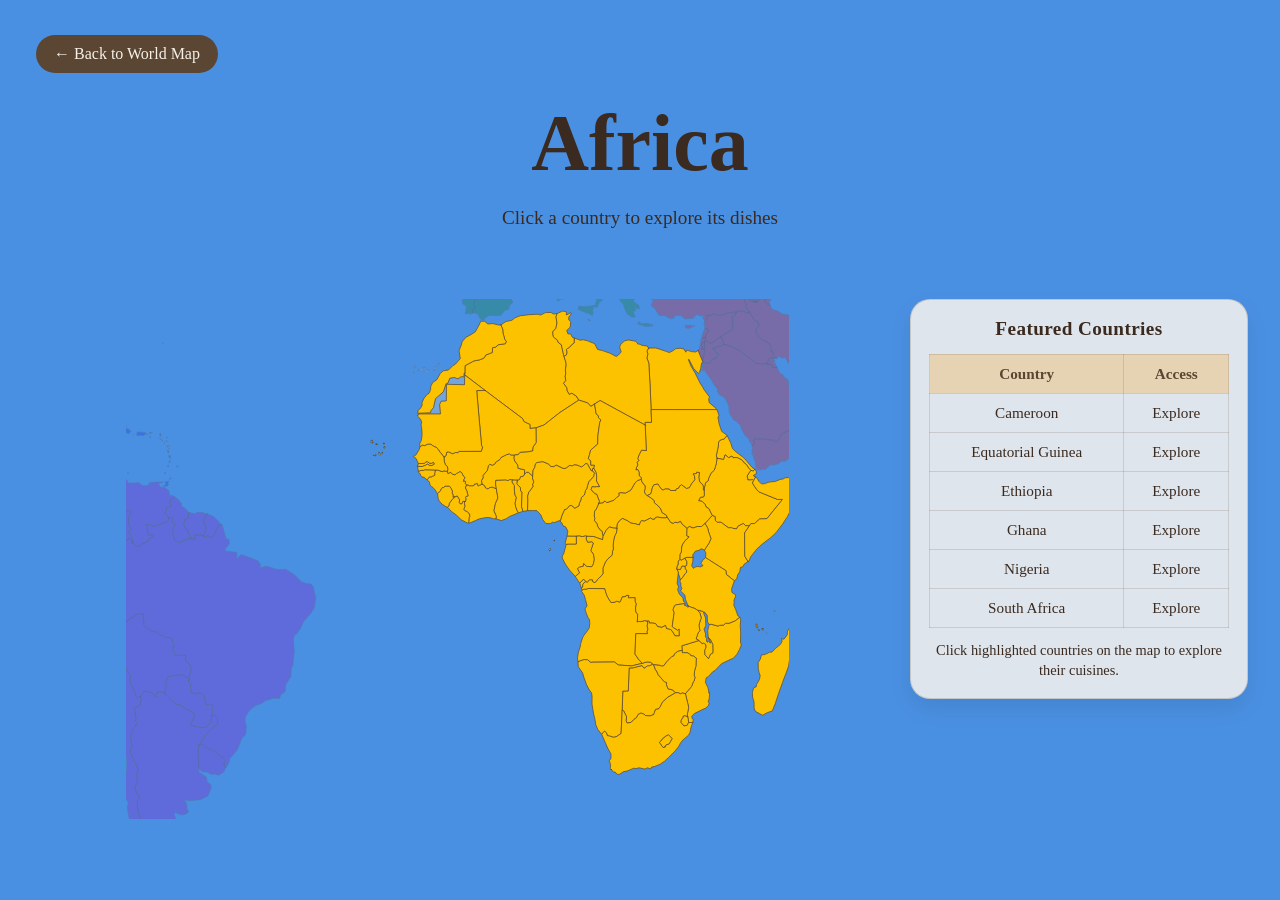
==== commit 6b50e01d: "Updated Files" ====
--- a/africa.html
+++ b/africa.html
@@ -14,19 +14,28 @@
   }
   
   .legend-table .explore-link {
-	color: #fcc200;
+	color: #000;
 	text-decoration: none;
+	display: inline-block;
+ 	border-radius: 999px;
+	background: transparent;
+	padding: 6px 12px;
+	transition: all 0.25s ease;
   }
-
+ 
+ .legend-table .explore-link:hover {
+	background-color: #ca9b11;
+	text-decoration: none;
+	color: white !important;
+	transform: translateY(-1px);
+  }
+  
   .legend-table .explore-link:visited {
-	color: #fcc200;
-  }
-
-  .legend-table .explore-link:hover {
-	color: #ca9b11;
-	text-decoration: underline;
+	color: #000;
   }
   </style>
+
+
 
 </head>
 <body>
@@ -1037,27 +1046,27 @@
   <tbody>
    <tr>
      <td>Cameroon</td>
-     <td class="explore-link">Explore</td>
+     <td><a class="#" class="explore-link">Explore</a></td>
    </tr>
    <tr>
      <td>Equatorial Guinea</td>
-     <td class="explore-link">Explore</td>
+     <td><a class="#" class="explore-link">Explore</a></td>
    </tr>
    <tr>
      <td>Ethiopia</td>
-     <td class="explore-link">Explore</td>
+     <td><a class="#" class="explore-link">Explore</a></td>
    </tr>
    <tr>
      <td>Ghana</td>
-     <td class="explore-link">Explore</td>
+     <td><a class="#" class="explore-link">Explore</a></td>
    </tr>
    <tr>
      <td>Nigeria</td>
-     <td class="explore-link">Explore</td>
+     <td><a class="#" class="explore-link">Explore</a></td>
    </tr>
    <tr>
      <td>South Africa</td>
-     <td class="explore-link">Explore</td>
+     <td><a class="#" class="explore-link">Explore</a></td>
    </tr>
    </tbody>
    </table>
--- a/styles.css
+++ b/styles.css
@@ -21,10 +21,6 @@
   --australia:        #ff7e00;			/*---Same color as Explore link on table legend---*/
   --australiahover:   #b35c00;
 
-  --brown-dark:       #3d3228;
-  --brown-mid:        #5C4A2A;
-  --brown-light:      #7A6A52;
-  --brown-faint:      #C2B49A;
 
   --photo-bg:         #D9CBB0;
 
@@ -1155,7 +1151,7 @@
  			 AUSTRALIA PAGE 
 ============================================================================*/
 
-/* Australia Legend Key */
+
 
 .continent-content {
   width: 95%;
@@ -1172,6 +1168,8 @@
   flex: 1 1 760px;
   min-width: 620px;
 }
+
+/* Australia Legend Key */
 
 .legend-card {
   flex: 0 1 300px;
@@ -1326,3 +1324,6 @@
 .australia-map-inner path.New.Zealand:hover {
   fill: #b35c00 !important;
 }
+
+
+
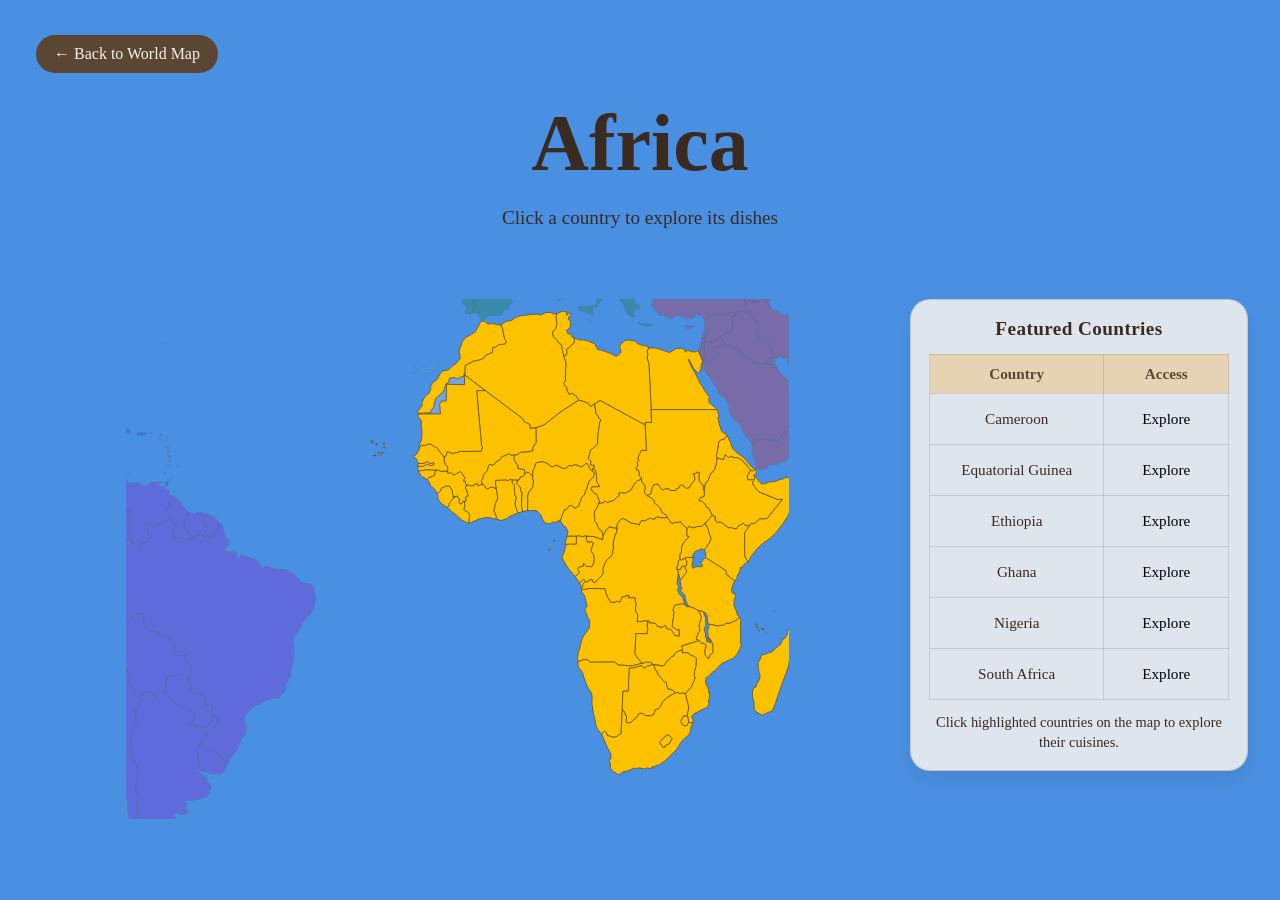
==== commit 388ea3ca: "Update explore links in table legend for African countries" ====
--- a/africa.html
+++ b/africa.html
@@ -1046,27 +1046,27 @@
   <tbody>
    <tr>
      <td>Cameroon</td>
-     <td><a class="#" class="explore-link">Explore</a></td>
+     <td><a href="african-dishes.html#cameroon" class="explore-link">Explore</a></td>
    </tr>
    <tr>
      <td>Equatorial Guinea</td>
-     <td><a class="#" class="explore-link">Explore</a></td>
+     <td><a href="african-dishes.html#equatorial-guinea" class="explore-link">Explore</a></td>
    </tr>
    <tr>
      <td>Ethiopia</td>
-     <td><a class="#" class="explore-link">Explore</a></td>
+     <td><a href="african-dishes.html#ethiopa" class="explore-link">Explore</a></td>
    </tr>
    <tr>
      <td>Ghana</td>
-     <td><a class="#" class="explore-link">Explore</a></td>
+     <td><a href="african-dishes.html#ghana" class="explore-link">Explore</a></td>
    </tr>
    <tr>
      <td>Nigeria</td>
-     <td><a class="#" class="explore-link">Explore</a></td>
+     <td><a href="african-dishes.html#nigeria" class="explore-link">Explore</a></td>
    </tr>
    <tr>
      <td>South Africa</td>
-     <td><a class="#" class="explore-link">Explore</a></td>
+     <td><a href="african-dishes.html#south-africa" class="explore-link">Explore</a></td>
    </tr>
    </tbody>
    </table>
@@ -1082,4 +1082,4 @@
   <script src="africascript.js"></script>
 
 </body>
-</html>+</html>
